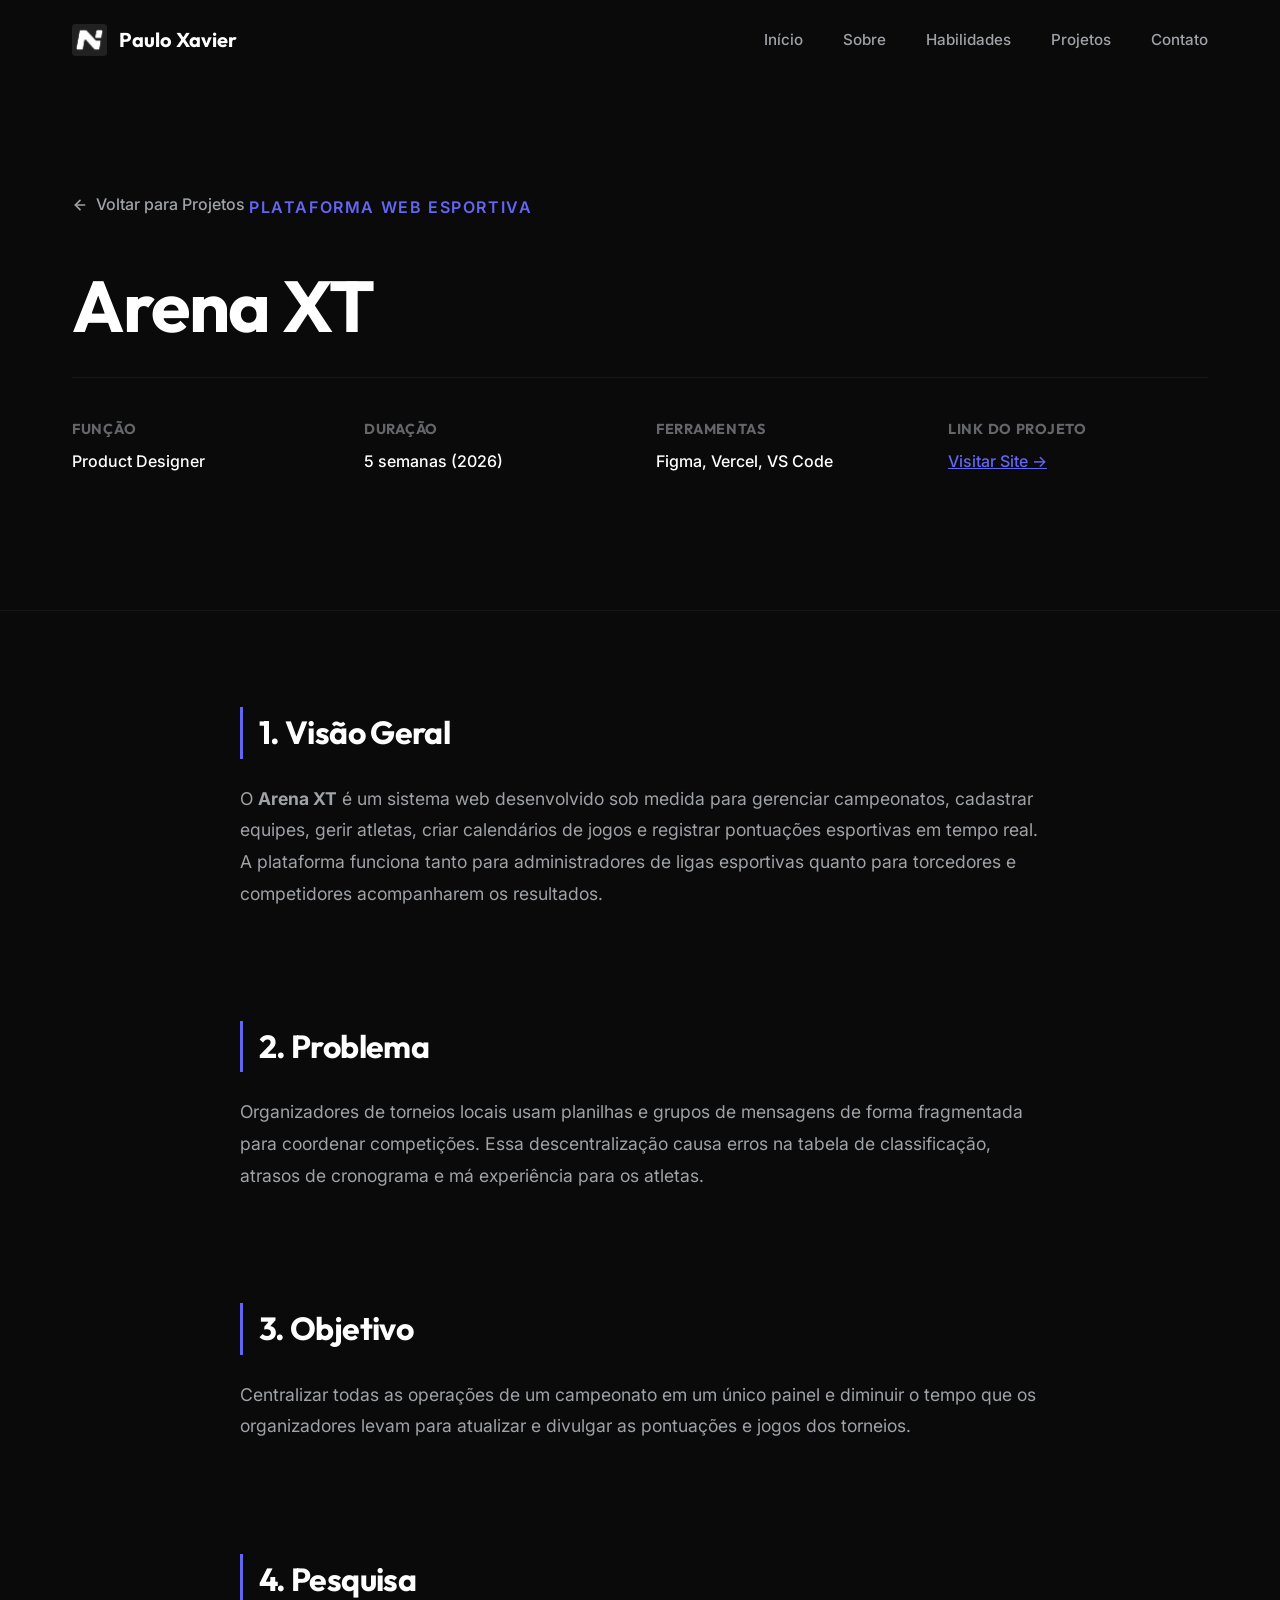
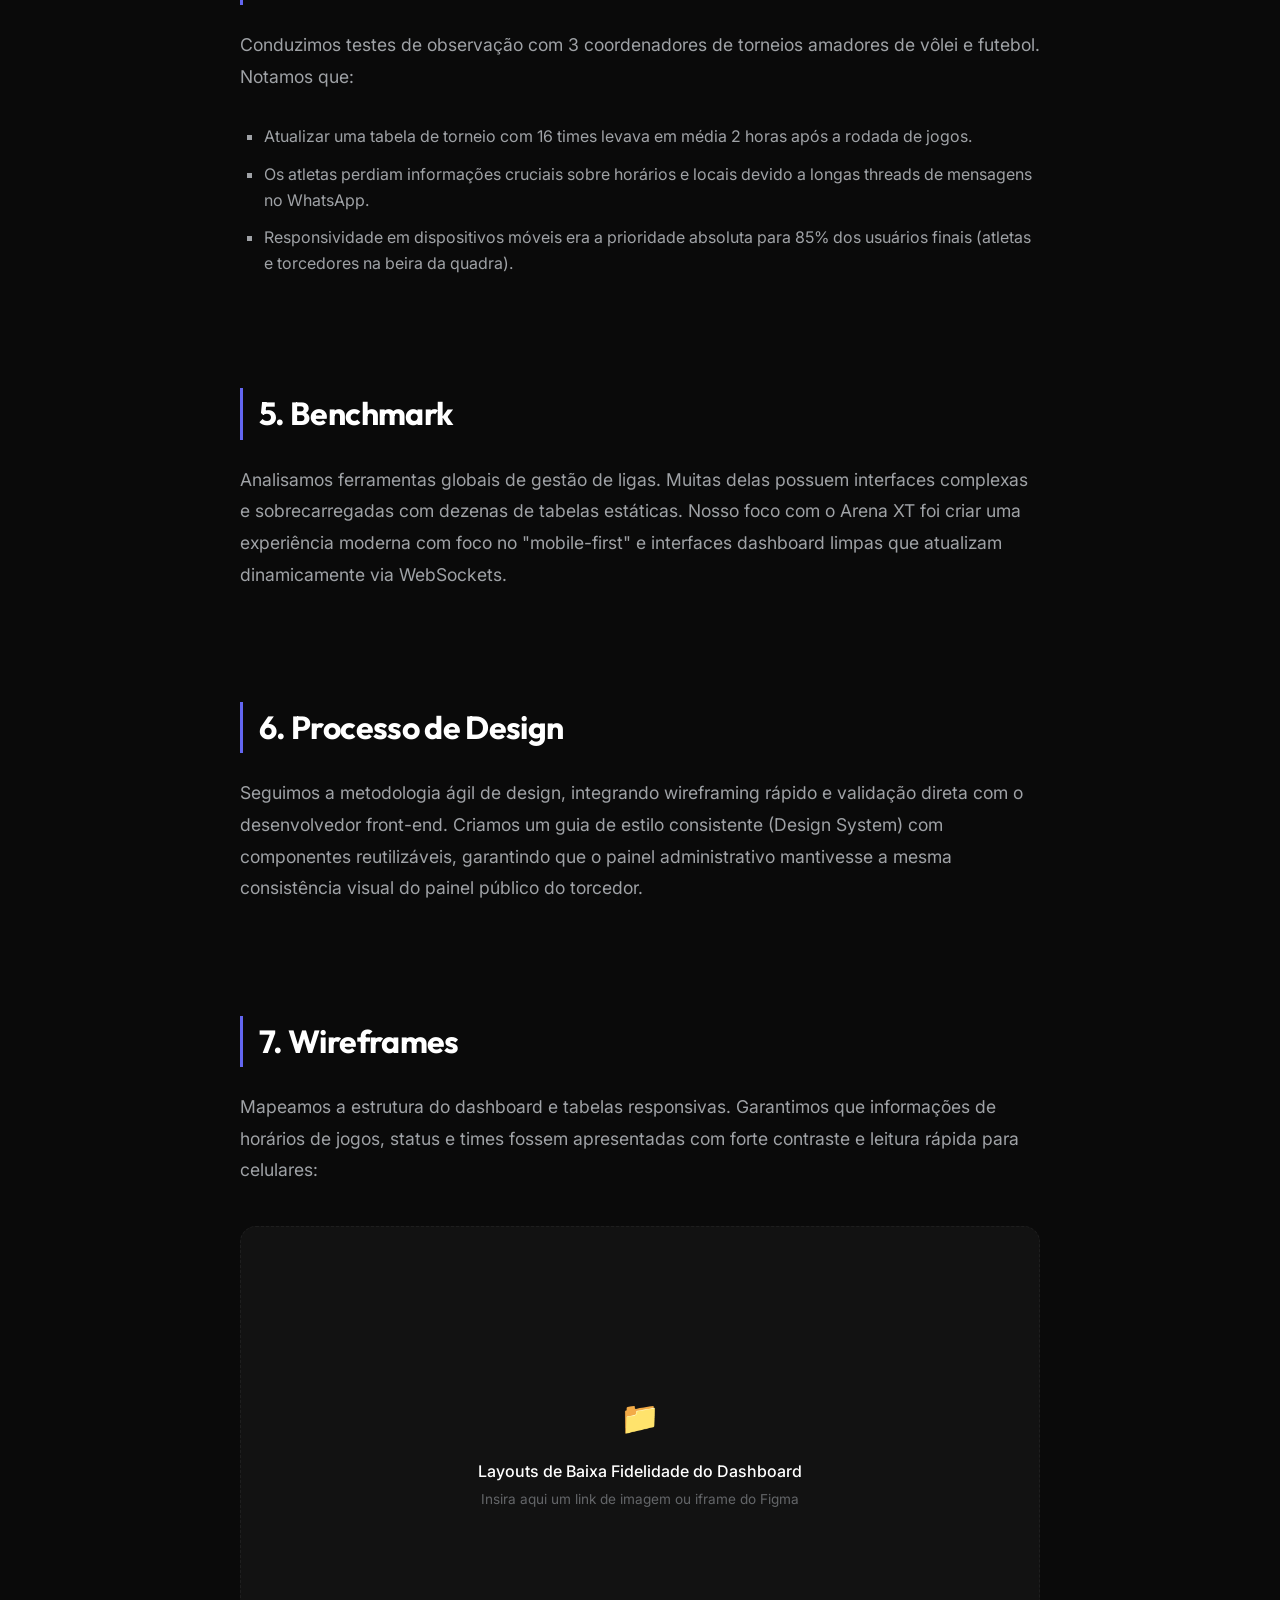
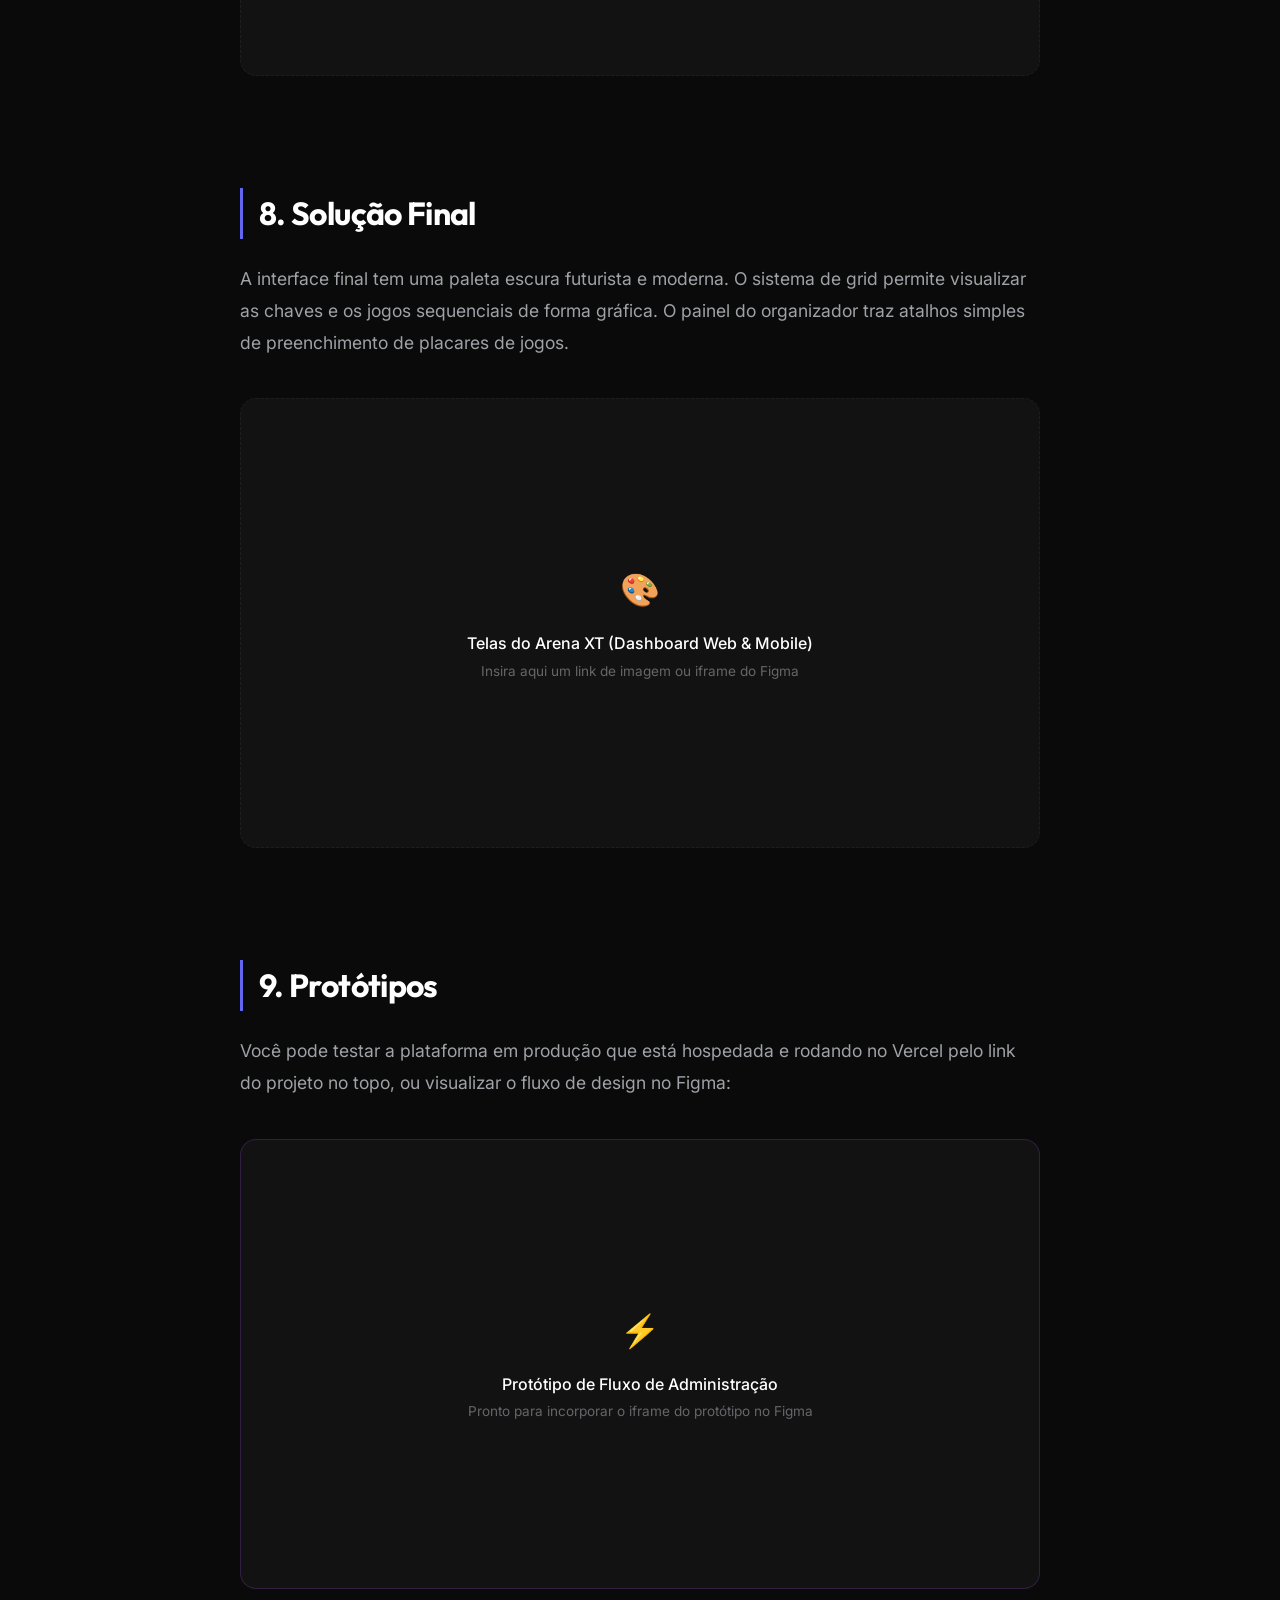
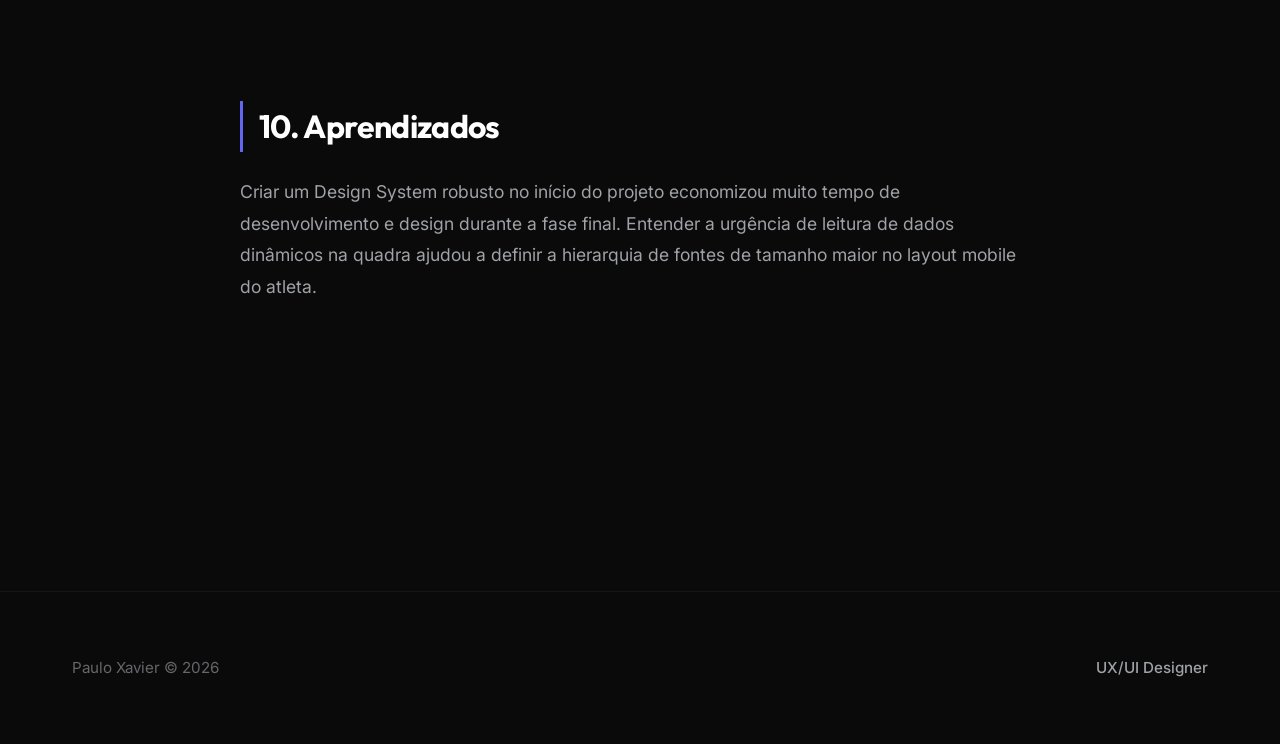
==== projects/arena-xt.html @ 89567aa6 "Create premium UX/UI Portfolio for Paulo Xavier" ====
<!DOCTYPE html>
<html lang="pt-BR">
<head>
    <meta charset="UTF-8">
    <meta name="viewport" content="width=device-width, initial-scale=1.0">
    <meta name="description" content="Case Study: Arena XT - Plataforma Web Esportiva por Paulo Xavier.">
    <title>Arena XT | UX/UI Case Study | Paulo Xavier</title>
    
    <!-- Link to global style sheet -->
    <link rel="stylesheet" href="../style.css">
</head>
<body>

    <!-- STICKY HEADER / NAV -->
    <header class="header scrolled" id="header">
        <div class="container header-container">
            <a href="../index.html" class="logo-link">
                <img src="../Logo.png" alt="Paulo Xavier Logo" class="logo-img">
                <span>Paulo Xavier</span>
            </a>
            <nav class="nav">
                <ul class="nav-list">
                    <li><a href="../index.html#home" class="nav-link">Início</a></li>
                    <li><a href="../index.html#sobre" class="nav-link">Sobre</a></li>
                    <li><a href="../index.html#habilidades" class="nav-link">Habilidades</a></li>
                    <li><a href="../index.html#projetos" class="nav-link">Projetos</a></li>
                    <li><a href="../index.html#contato" class="nav-link">Contato</a></li>
                </ul>
            </nav>
        </div>
    </header>

    <main>
        
        <!-- CASE HERO -->
        <section class="case-hero">
            <div class="container">
                <a href="../index.html#projetos" class="back-link">
                    <svg width="16" height="16" viewBox="0 0 24 24" fill="none" stroke="currentColor" stroke-width="2.5" stroke-linecap="round" stroke-linejoin="round"><line x1="19" y1="12" x2="5" y2="12"></line><polyline points="12 19 5 12 12 5"></polyline></svg>
                    Voltar para Projetos
                </a>
                
                <span class="case-category">Plataforma Web Esportiva</span>
                <h1 class="case-title">Arena XT</h1>
                
                <div class="case-meta">
                    <div class="meta-item">
                        <h4>Função</h4>
                        <p>Product Designer</p>
                    </div>
                    <div class="meta-item">
                        <h4>Duração</h4>
                        <p>5 semanas (2026)</p>
                    </div>
                    <div class="meta-item">
                        <h4>Ferramentas</h4>
                        <p>Figma, Vercel, VS Code</p>
                    </div>
                    <div class="meta-item">
                        <h4>Link do Projeto</h4>
                        <p><a href="https://futev-lei.vercel.app/" target="_blank" rel="noopener noreferrer" style="text-decoration: underline; color: var(--accent-color);">Visitar Site &rarr;</a></p>
                    </div>
                </div>
            </div>
        </section>

        <!-- CASE CONTENT -->
        <section class="case-body" style="padding-top: 0;">
            <div class="container">
                <div class="case-content-wrapper">
                    
                    <!-- 1. Visão Geral -->
                    <div class="case-section reveal">
                        <h2 class="case-section-title">1. Visão Geral</h2>
                        <p class="case-text">
                            O <strong>Arena XT</strong> é um sistema web desenvolvido sob medida para gerenciar campeonatos, cadastrar equipes, gerir atletas, criar calendários de jogos e registrar pontuações esportivas em tempo real. A plataforma funciona tanto para administradores de ligas esportivas quanto para torcedores e competidores acompanharem os resultados.
                        </p>
                    </div>

                    <!-- 2. Problema -->
                    <div class="case-section reveal">
                        <h2 class="case-section-title">2. Problema</h2>
                        <p class="case-text">
                            Organizadores de torneios locais usam planilhas e grupos de mensagens de forma fragmentada para coordenar competições. Essa descentralização causa erros na tabela de classificação, atrasos de cronograma e má experiência para os atletas.
                        </p>
                    </div>

                    <!-- 3. Objetivo -->
                    <div class="case-section reveal">
                        <h2 class="case-section-title">3. Objetivo</h2>
                        <p class="case-text">
                            Centralizar todas as operações de um campeonato em um único painel e diminuir o tempo que os organizadores levam para atualizar e divulgar as pontuações e jogos dos torneios.
                        </p>
                    </div>

                    <!-- 4. Pesquisa -->
                    <div class="case-section reveal">
                        <h2 class="case-section-title">4. Pesquisa</h2>
                        <p class="case-text">
                            Conduzimos testes de observação com 3 coordenadores de torneios amadores de vôlei e futebol. Notamos que:
                        </p>
                        <ul class="case-list">
                            <li>Atualizar uma tabela de torneio com 16 times levava em média 2 horas após a rodada de jogos.</li>
                            <li>Os atletas perdiam informações cruciais sobre horários e locais devido a longas threads de mensagens no WhatsApp.</li>
                            <li>Responsividade em dispositivos móveis era a prioridade absoluta para 85% dos usuários finais (atletas e torcedores na beira da quadra).</li>
                        </ul>
                    </div>

                    <!-- 5. Benchmark -->
                    <div class="case-section reveal">
                        <h2 class="case-section-title">5. Benchmark</h2>
                        <p class="case-text">
                            Analisamos ferramentas globais de gestão de ligas. Muitas delas possuem interfaces complexas e sobrecarregadas com dezenas de tabelas estáticas. Nosso foco com o Arena XT foi criar uma experiência moderna com foco no "mobile-first" e interfaces dashboard limpas que atualizam dinamicamente via WebSockets.
                        </p>
                    </div>

                    <!-- 6. Processo de Design -->
                    <div class="case-section reveal">
                        <h2 class="case-section-title">6. Processo de Design</h2>
                        <p class="case-text">
                            Seguimos a metodologia ágil de design, integrando wireframing rápido e validação direta com o desenvolvedor front-end. Criamos um guia de estilo consistente (Design System) com componentes reutilizáveis, garantindo que o painel administrativo mantivesse a mesma consistência visual do painel público do torcedor.
                        </p>
                    </div>

                    <!-- 7. Wireframes -->
                    <div class="case-section reveal">
                        <h2 class="case-section-title">7. Wireframes</h2>
                        <p class="case-text">
                            Mapeamos a estrutura do dashboard e tabelas responsivas. Garantimos que informações de horários de jogos, status e times fossem apresentadas com forte contraste e leitura rápida para celulares:
                        </p>
                        
                        <!-- Figma/Image Embed Placeholder -->
                        <div class="case-embed-placeholder">
                            <span class="embed-icon">📁</span>
                            <span class="embed-label">Layouts de Baixa Fidelidade do Dashboard</span>
                            <span class="embed-sub">Insira aqui um link de imagem ou iframe do Figma</span>
                        </div>
                    </div>

                    <!-- 8. Solução Final -->
                    <div class="case-section reveal">
                        <h2 class="case-section-title">8. Solução Final</h2>
                        <p class="case-text">
                            A interface final tem uma paleta escura futurista e moderna. O sistema de grid permite visualizar as chaves e os jogos sequenciais de forma gráfica. O painel do organizador traz atalhos simples de preenchimento de placares de jogos.
                        </p>
                        
                        <!-- Figma/Image Embed Placeholder -->
                        <div class="case-embed-placeholder">
                            <span class="embed-icon">🎨</span>
                            <span class="embed-label">Telas do Arena XT (Dashboard Web & Mobile)</span>
                            <span class="embed-sub">Insira aqui um link de imagem ou iframe do Figma</span>
                        </div>
                    </div>

                    <!-- 9. Protótipos -->
                    <div class="case-section reveal">
                        <h2 class="case-section-title">9. Protótipos</h2>
                        <p class="case-text">
                            Você pode testar a plataforma em produção que está hospedada e rodando no Vercel pelo link do projeto no topo, ou visualizar o fluxo de design no Figma:
                        </p>
                        
                        <!-- Figma Live Iframe placeholder -->
                        <div class="case-embed-placeholder" style="border-style: solid; border-color: rgba(168, 85, 247, 0.2);">
                            <span class="embed-icon">⚡</span>
                            <span class="embed-label">Protótipo de Fluxo de Administração</span>
                            <span class="embed-sub">Pronto para incorporar o iframe do protótipo no Figma</span>
                        </div>
                    </div>

                    <!-- 10. Aprendizados -->
                    <div class="case-section reveal">
                        <h2 class="case-section-title">10. Aprendizados</h2>
                        <p class="case-text">
                            Criar um Design System robusto no início do projeto economizou muito tempo de desenvolvimento e design durante a fase final. Entender a urgência de leitura de dados dinâmicos na quadra ajudou a definir a hierarquia de fontes de tamanho maior no layout mobile do atleta.
                        </p>
                    </div>

                </div>
            </div>
        </section>

    </main>

    <!-- FOOTER -->
    <footer class="footer">
        <div class="container footer-container">
            <div class="footer-text">
                Paulo Xavier &copy; 2026
            </div>
            <div class="footer-designer">
                UX/UI Designer
            </div>
        </div>
    </footer>

    <!-- Scripts -->
    <script src="../main.js"></script>
</body>
</html>
---- style.css ----
@import url('https://fonts.googleapis.com/css2?family=Inter:wght@300;400;500;600&family=Outfit:wght@400;500;600;700;800&display=swap');

/* --- DESIGN SYSTEM TOKENS --- */
:root {
    --bg-color: #0A0A0A;
    --surface-color: #121212;
    --surface-hover: #161616;
    
    /* Borders */
    --border-color: rgba(255, 255, 255, 0.05);
    --border-hover: rgba(255, 255, 255, 0.12);
    --border-active: rgba(99, 102, 241, 0.3);
    
    /* Typography */
    --text-primary: #FFFFFF;
    --text-secondary: #9FA2A6;
    --text-muted: #646669;
    --font-heading: 'Outfit', sans-serif;
    --font-body: 'Inter', sans-serif;
    
    /* Accents */
    --accent-color: #6366F1;
    --accent-color-rgb: 99, 102, 241;
    --accent-gradient: linear-gradient(135deg, #6366F1 0%, #A855F7 100%);
    --accent-glow: 0 0 30px rgba(99, 102, 241, 0.15);
    
    /* Transitions & Shadows */
    --transition-smooth: all 0.4s cubic-bezier(0.16, 1, 0.3, 1);
    --transition-quick: all 0.2s cubic-bezier(0.16, 1, 0.3, 1);
    --card-shadow: 0 10px 30px -15px rgba(0, 0, 0, 0.7);
    --card-shadow-hover: 0 20px 40px -20px rgba(99, 102, 241, 0.15);
}

/* --- RESET & BASIC STYLES --- */
* {
    margin: 0;
    padding: 0;
    box-sizing: border-box;
}

html {
    scroll-behavior: smooth;
    background-color: var(--bg-color);
}

body {
    background-color: var(--bg-color);
    color: var(--text-secondary);
    font-family: var(--font-body);
    line-height: 1.6;
    overflow-x: hidden;
    -webkit-font-smoothing: antialiased;
}

h1, h2, h3, h4, h5, h6 {
    color: var(--text-primary);
    font-family: var(--font-heading);
    font-weight: 700;
    letter-spacing: -0.02em;
}

a {
    color: inherit;
    text-decoration: none;
    transition: var(--transition-quick);
}

ul {
    list-style: none;
}

img {
    max-width: 100%;
    height: auto;
    display: block;
}

/* --- LAYOUT UTILITIES --- */
.container {
    width: 100%;
    max-width: 1200px;
    margin: 0 auto;
    padding: 0 2rem;
}

section {
    padding: 10rem 0;
}

/* --- NAVIGATION BAR --- */
.header {
    position: fixed;
    top: 0;
    left: 0;
    width: 100%;
    z-index: 100;
    border-bottom: 1px solid transparent;
    transition: var(--transition-smooth);
}

.header.scrolled {
    background: rgba(10, 10, 10, 0.75);
    backdrop-filter: blur(16px);
    -webkit-backdrop-filter: blur(16px);
    border-bottom: 1px solid var(--border-color);
}

.header-container {
    display: flex;
    justify-content: space-between;
    align-items: center;
    height: 5rem;
}

.logo-link {
    display: flex;
    align-items: center;
    gap: 0.75rem;
    font-family: var(--font-heading);
    font-size: 1.25rem;
    font-weight: 700;
    color: var(--text-primary);
}

.logo-img {
    height: 2rem;
    width: auto;
}

.nav-list {
    display: flex;
    gap: 2.5rem;
}

.nav-link {
    font-size: 0.95rem;
    font-weight: 500;
    color: var(--text-secondary);
    position: relative;
    padding: 0.5rem 0;
}

.nav-link:hover {
    color: var(--text-primary);
}

.nav-link::after {
    content: '';
    position: absolute;
    bottom: 0;
    left: 0;
    width: 0;
    height: 2px;
    background: var(--accent-gradient);
    transition: var(--transition-smooth);
}

.nav-link:hover::after {
    width: 100%;
}

.mobile-menu-toggle {
    display: none;
    background: none;
    border: none;
    cursor: pointer;
    padding: 0.5rem;
}

.mobile-menu-toggle span {
    display: block;
    width: 24px;
    height: 2px;
    background: var(--text-primary);
    margin: 5px 0;
    transition: var(--transition-quick);
}

/* --- HERO SECTION --- */
.hero-container {
    display: grid;
    grid-template-columns: 1.2fr 0.8fr;
    align-items: center;
    gap: 4rem;
    min-height: 100vh;
    padding-top: 8rem;
    padding-bottom: 6rem;
}

.hero-content {
    display: flex;
    flex-direction: inline;
    flex-wrap: wrap;
    align-content: center;
}

.hero-subtitle {
    font-size: 1.25rem;
    font-weight: 500;
    color: var(--accent-color);
    letter-spacing: 0.1em;
    text-transform: uppercase;
    margin-bottom: 1rem;
    background: var(--accent-gradient);
    -webkit-background-clip: text;
    -webkit-text-fill-color: transparent;
}

.hero-title {
    font-size: clamp(3rem, 7vw, 5rem);
    line-height: 1.1;
    margin-bottom: 1.5rem;
    font-weight: 800;
    color: var(--text-primary);
}

.hero-description {
    font-size: clamp(1.1rem, 2vw, 1.35rem);
    color: var(--text-secondary);
    max-width: 540px;
    margin-bottom: 2.5rem;
    font-weight: 400;
}

.hero-actions {
    display: flex;
    gap: 1.5rem;
}

/* BUTTONS */
.btn {
    display: inline-flex;
    align-items: center;
    justify-content: center;
    padding: 0.9rem 2rem;
    font-family: var(--font-heading);
    font-size: 1rem;
    font-weight: 600;
    border-radius: 12px;
    transition: var(--transition-smooth);
    cursor: pointer;
}

.btn-primary {
    background: var(--text-primary);
    color: var(--bg-color);
    border: 1px solid var(--text-primary);
}

.btn-primary:hover {
    background: transparent;
    color: var(--text-primary);
    box-shadow: 0 0 20px rgba(255, 255, 255, 0.1);
}

.btn-secondary {
    background: transparent;
    color: var(--text-primary);
    border: 1px solid var(--border-color);
}

.btn-secondary:hover {
    border-color: var(--text-primary);
    background: rgba(255, 255, 255, 0.02);
}

/* PROFILE IMAGE AREA */
.hero-image-wrapper {
    position: relative;
    display: flex;
    justify-content: center;
    align-items: center;
}

.profile-glow {
    position: absolute;
    width: 110%;
    height: 110%;
    border-radius: 50%;
    background: var(--accent-gradient);
    filter: blur(40px);
    opacity: 0.15;
    z-index: 0;
    animation: rotateGlow 15s linear infinite;
}

.profile-frame {
    position: relative;
    width: 320px;
    height: 320px;
    border-radius: 50%;
    padding: 3px;
    background: var(--border-color);
    transition: var(--transition-smooth);
    z-index: 1;
}

.profile-frame:hover {
    background: var(--accent-gradient);
    transform: scale(1.02);
    box-shadow: var(--accent-glow);
}

.profile-image {
    width: 100%;
    height: 100%;
    object-fit: cover;
    border-radius: 50%;
    background-color: var(--surface-color);
}

/* --- SOBRE MIM --- */
.about-grid {
    display: grid;
    grid-template-columns: 0.6fr 1.4fr;
    gap: 4rem;
}

.section-label {
    font-size: 1.1rem;
    font-weight: 500;
    color: var(--text-primary);
    text-transform: uppercase;
    letter-spacing: 0.05em;
    position: relative;
}

.about-text {
    font-size: clamp(1.2rem, 3vw, 1.8rem);
    line-height: 1.5;
    color: var(--text-primary);
    font-weight: 400;
}

/* --- HABILIDADES --- */
.section-header {
    margin-bottom: 4rem;
    text-align: left;
}

.section-title {
    font-size: clamp(2rem, 4vw, 3rem);
    font-weight: 700;
}

.skills-grid {
    display: grid;
    grid-template-columns: repeat(4, 1fr);
    gap: 1.5rem;
}

.skill-card {
    background: var(--surface-color);
    border: 1px solid var(--border-color);
    padding: 2.5rem 2rem;
    border-radius: 16px;
    box-shadow: var(--card-shadow);
    transition: var(--transition-smooth);
    position: relative;
    overflow: hidden;
}

.skill-card::before {
    content: '';
    position: absolute;
    top: 0;
    left: 0;
    width: 100%;
    height: 100%;
    background: radial-gradient(800px circle at var(--mouse-x, 0) var(--mouse-y, 0), rgba(255,255,255,0.06), transparent 40%);
    opacity: 0;
    transition: opacity 0.5s;
    pointer-events: none;
    z-index: 1;
}

.skill-card:hover::before {
    opacity: 1;
}

.skill-card:hover {
    transform: translateY(-4px);
    border-color: var(--border-hover);
    background: var(--surface-hover);
    box-shadow: var(--card-shadow-hover);
}

.skill-title {
    font-size: 1.25rem;
    font-weight: 600;
    margin-bottom: 0.75rem;
}

/* --- PROJETOS SELECIONADOS --- */
.projects-list {
    display: flex;
    flex-direction: column;
    gap: 4rem;
}

.project-card {
    display: grid;
    grid-template-columns: 1fr 1fr;
    background: var(--surface-color);
    border: 1px solid var(--border-color);
    border-radius: 24px;
    overflow: hidden;
    transition: var(--transition-smooth);
    box-shadow: var(--card-shadow);
}

.project-card:hover {
    border-color: var(--border-hover);
    background: var(--surface-hover);
    transform: translateY(-4px);
    box-shadow: var(--card-shadow-hover);
}

.project-info {
    padding: 4.5rem;
    display: flex;
    flex-direction: column;
    justify-content: center;
}

.project-category {
    font-size: 0.9rem;
    font-weight: 600;
    text-transform: uppercase;
    letter-spacing: 0.1em;
    color: var(--accent-color);
    margin-bottom: 1rem;
}

.project-name {
    font-size: clamp(2rem, 3.5vw, 2.75rem);
    margin-bottom: 1.25rem;
}

.project-desc {
    color: var(--text-secondary);
    margin-bottom: 2rem;
    font-size: 1.05rem;
    line-height: 1.6;
}

.project-techs {
    display: flex;
    flex-wrap: wrap;
    gap: 0.75rem;
    margin-bottom: 2.5rem;
}

.tech-tag {
    background: rgba(255, 255, 255, 0.04);
    border: 1px solid var(--border-color);
    color: var(--text-primary);
    padding: 0.4rem 1rem;
    border-radius: 20px;
    font-size: 0.85rem;
    font-weight: 500;
}

.project-card:hover .tech-tag {
    border-color: var(--border-hover);
}

/* Visual Side of the Project Card */
.project-visual {
    background: linear-gradient(135deg, rgba(255,255,255,0.01) 0%, rgba(255,255,255,0.03) 100%);
    display: flex;
    justify-content: center;
    align-items: center;
    position: relative;
    overflow: hidden;
    border-left: 1px solid var(--border-color);
}

.project-card:hover .project-visual {
    border-left-color: var(--border-hover);
}

/* Visual indicators per project */
.venobank-bg {
    background: radial-gradient(circle at 80% 20%, rgba(99, 102, 241, 0.15) 0%, transparent 60%);
}
.arena-bg {
    background: radial-gradient(circle at 80% 20%, rgba(168, 85, 247, 0.15) 0%, transparent 60%);
}
.nexus-bg {
    background: radial-gradient(circle at 80% 20%, rgba(59, 130, 246, 0.15) 0%, transparent 60%);
}

.mockup-container {
    width: 80%;
    height: 70%;
    background: rgba(255, 255, 255, 0.02);
    border: 1px solid rgba(255, 255, 255, 0.05);
    border-radius: 16px 16px 0 0;
    transform: translateY(15%) scale(1);
    transition: var(--transition-smooth);
    display: flex;
    justify-content: center;
    align-items: center;
    box-shadow: 0 -10px 40px rgba(0,0,0,0.5);
}

.project-card:hover .mockup-container {
    transform: translateY(8%) scale(1.04);
    background: rgba(255, 255, 255, 0.04);
    border-color: rgba(255, 255, 255, 0.1);
}

.mockup-inner {
    width: 90%;
    height: 90%;
    display: flex;
    flex-direction: column;
    justify-content: center;
    align-items: center;
}

.mockup-logo {
    font-family: var(--font-heading);
    font-size: 2rem;
    font-weight: 800;
    color: var(--text-primary);
    margin-bottom: 0.5rem;
    text-shadow: 0 0 10px rgba(255,255,255,0.1);
}

.mockup-text {
    font-size: 0.9rem;
    color: var(--text-muted);
}

/* --- CASE STUDY DETAIL PAGES --- */
.case-hero {
    padding-top: 12rem;
    padding-bottom: 6rem;
    border-bottom: 1px solid var(--border-color);
}

.back-link {
    display: inline-flex;
    align-items: center;
    gap: 0.5rem;
    font-weight: 500;
    color: var(--text-secondary);
    margin-bottom: 3rem;
}

.back-link:hover {
    color: var(--text-primary);
    transform: translateX(-4px);
}

.case-category {
    font-size: 1rem;
    font-weight: 600;
    text-transform: uppercase;
    letter-spacing: 0.1em;
    color: var(--accent-color);
    margin-bottom: 1.5rem;
}

.case-title {
    font-size: clamp(3rem, 6vw, 4.5rem);
    line-height: 1.1;
    margin-bottom: 2rem;
}

.case-meta {
    display: grid;
    grid-template-columns: repeat(4, 1fr);
    gap: 2rem;
    padding: 2.5rem 0;
    border-top: 1px solid var(--border-color);
}

.meta-item h4 {
    font-size: 0.9rem;
    text-transform: uppercase;
    letter-spacing: 0.05em;
    color: var(--text-muted);
    margin-bottom: 0.5rem;
}

.meta-item p {
    color: var(--text-primary);
    font-weight: 500;
}

/* Case study sections layout */
.case-content-wrapper {
    max-width: 800px;
    margin: 0 auto;
    padding: 6rem 0;
}

.case-section {
    margin-bottom: 7rem;
}

.case-section:last-child {
    margin-bottom: 0;
}

.case-section-title {
    font-size: 2rem;
    margin-bottom: 1.5rem;
    border-left: 3px solid var(--accent-color);
    padding-left: 1rem;
}

.case-text {
    font-size: 1.1rem;
    line-height: 1.8;
    color: var(--text-secondary);
    margin-bottom: 2rem;
}

.case-list {
    margin-left: 1.5rem;
    margin-bottom: 2rem;
}

.case-list li {
    list-style-type: square;
    margin-bottom: 0.75rem;
    color: var(--text-secondary);
}

.case-embed-placeholder {
    width: 100%;
    aspect-ratio: 16/9;
    background: var(--surface-color);
    border: 1px dashed var(--border-color);
    border-radius: 16px;
    display: flex;
    flex-direction: column;
    justify-content: center;
    align-items: center;
    margin-top: 2.5rem;
    transition: var(--transition-smooth);
}

.case-embed-placeholder:hover {
    border-color: var(--border-hover);
    background: var(--surface-hover);
}

.embed-icon {
    font-size: 2rem;
    color: var(--text-muted);
    margin-bottom: 1rem;
}

.embed-label {
    font-weight: 500;
    color: var(--text-primary);
    margin-bottom: 0.25rem;
}

.embed-sub {
    font-size: 0.85rem;
    color: var(--text-muted);
}

/* --- CONTATO SECTION --- */
.contact-container {
    text-align: center;
    max-width: 800px;
    margin: 0 auto;
    display: flex;
    flex-direction: column;
    align-items: center;
}

.contact-title {
    font-size: clamp(2.5rem, 6vw, 4.5rem);
    line-height: 1.1;
    margin-bottom: 2rem;
    color: var(--text-primary);
    font-weight: 800;
}

.contact-email {
    font-size: clamp(1.5rem, 3.5vw, 2.5rem);
    font-weight: 700;
    color: var(--text-primary);
    margin-bottom: 3rem;
    display: inline-block;
    background: var(--accent-gradient);
    -webkit-background-clip: text;
    -webkit-text-fill-color: transparent;
    transition: var(--transition-quick);
}

.contact-email:hover {
    opacity: 0.8;
    text-shadow: var(--accent-glow);
}

.social-links {
    display: flex;
    gap: 1.5rem;
}

.social-btn {
    display: inline-flex;
    align-items: center;
    justify-content: center;
    width: 3.5rem;
    height: 3.5rem;
    background: var(--surface-color);
    border: 1px solid var(--border-color);
    border-radius: 50%;
    color: var(--text-primary);
    font-size: 1.25rem;
    transition: var(--transition-smooth);
}

.social-btn:hover {
    border-color: var(--border-hover);
    background: var(--surface-hover);
    transform: translateY(-4px);
    color: var(--accent-color);
    box-shadow: var(--accent-glow);
}

/* --- FOOTER --- */
.footer {
    border-top: 1px solid var(--border-color);
    padding: 4rem 0;
}

.footer-container {
    display: flex;
    justify-content: space-between;
    align-items: center;
}

.footer-text {
    font-size: 0.95rem;
    color: var(--text-muted);
}

.footer-designer {
    font-size: 0.95rem;
    font-weight: 500;
    color: var(--text-secondary);
}

/* --- ANIMATIONS & INTERACTIVE STATES --- */
@keyframes rotateGlow {
    0% { transform: rotate(0deg); }
    100% { transform: rotate(360deg); }
}

/* Reveal on scroll styling */
.reveal {
    opacity: 0;
    transform: translateY(30px);
    transition: opacity 0.8s cubic-bezier(0.16, 1, 0.3, 1), transform 0.8s cubic-bezier(0.16, 1, 0.3, 1);
}

.reveal.visible {
    opacity: 1;
    transform: translateY(0);
}

/* Delay helpers for animations */
.delay-1 { transition-delay: 0.1s; }
.delay-2 { transition-delay: 0.2s; }
.delay-3 { transition-delay: 0.3s; }
.delay-4 { transition-delay: 0.4s; }

/* Responsive adjustments */
@media (max-width: 1024px) {
    section {
        padding: 7rem 0;
    }
    
    .hero-container {
        grid-template-columns: 1fr;
        gap: 3rem;
        text-align: center;
        min-height: auto;
        padding-top: 10rem;
    }
    
    .hero-content {
        justify-content: center;
    }
    
    .hero-description {
        margin-left: auto;
        margin-right: auto;
    }
    
    .hero-actions {
        justify-content: center;
    }
    
    .about-grid {
        grid-template-columns: 1fr;
        gap: 2rem;
    }
    
    .skills-grid {
        grid-template-columns: repeat(2, 1fr);
    }
    
    .project-card {
        grid-template-columns: 1fr;
    }
    
    .project-visual {
        height: 300px;
        border-left: none;
        border-top: 1px solid var(--border-color);
    }
    
    .project-info {
        padding: 3rem;
    }
    
    .case-meta {
        grid-template-columns: repeat(2, 1fr);
        gap: 1.5rem;
    }
}

@media (max-width: 768px) {
    .container {
        padding: 0 1.5rem;
    }
    
    .header-container {
        position: relative;
    }
    
    .nav-list {
        position: fixed;
        top: 5rem;
        left: 0;
        width: 100%;
        height: calc(100vh - 5rem);
        background: var(--bg-color);
        border-top: 1px solid var(--border-color);
        flex-direction: column;
        align-items: center;
        padding-top: 3rem;
        gap: 2.5rem;
        transform: translateY(-100%);
        opacity: 0;
        pointer-events: none;
        transition: var(--transition-smooth);
    }
    
    .nav-list.active {
        transform: translateY(0);
        opacity: 1;
        pointer-events: all;
    }
    
    .mobile-menu-toggle {
        display: block;
    }
    
    .mobile-menu-toggle.active span:nth-child(1) {
        transform: translateY(7px) rotate(45deg);
    }
    
    .mobile-menu-toggle.active span:nth-child(2) {
        opacity: 0;
    }
    
    .mobile-menu-toggle.active span:nth-child(3) {
        transform: translateY(-7px) rotate(-45deg);
    }
    
    .profile-frame {
        width: 260px;
        height: 260px;
    }
    
    .footer-container {
        flex-direction: column;
        gap: 1.5rem;
        text-align: center;
    }
}

@media (max-width: 480px) {
    .skills-grid {
        grid-template-columns: 1fr;
    }
    
    .hero-actions {
        flex-direction: column;
        width: 100%;
    }
    
    .btn {
        width: 100%;
    }
    
    .project-info {
        padding: 2rem 1.5rem;
    }
    
    .case-meta {
        grid-template-columns: 1fr;
    }
}
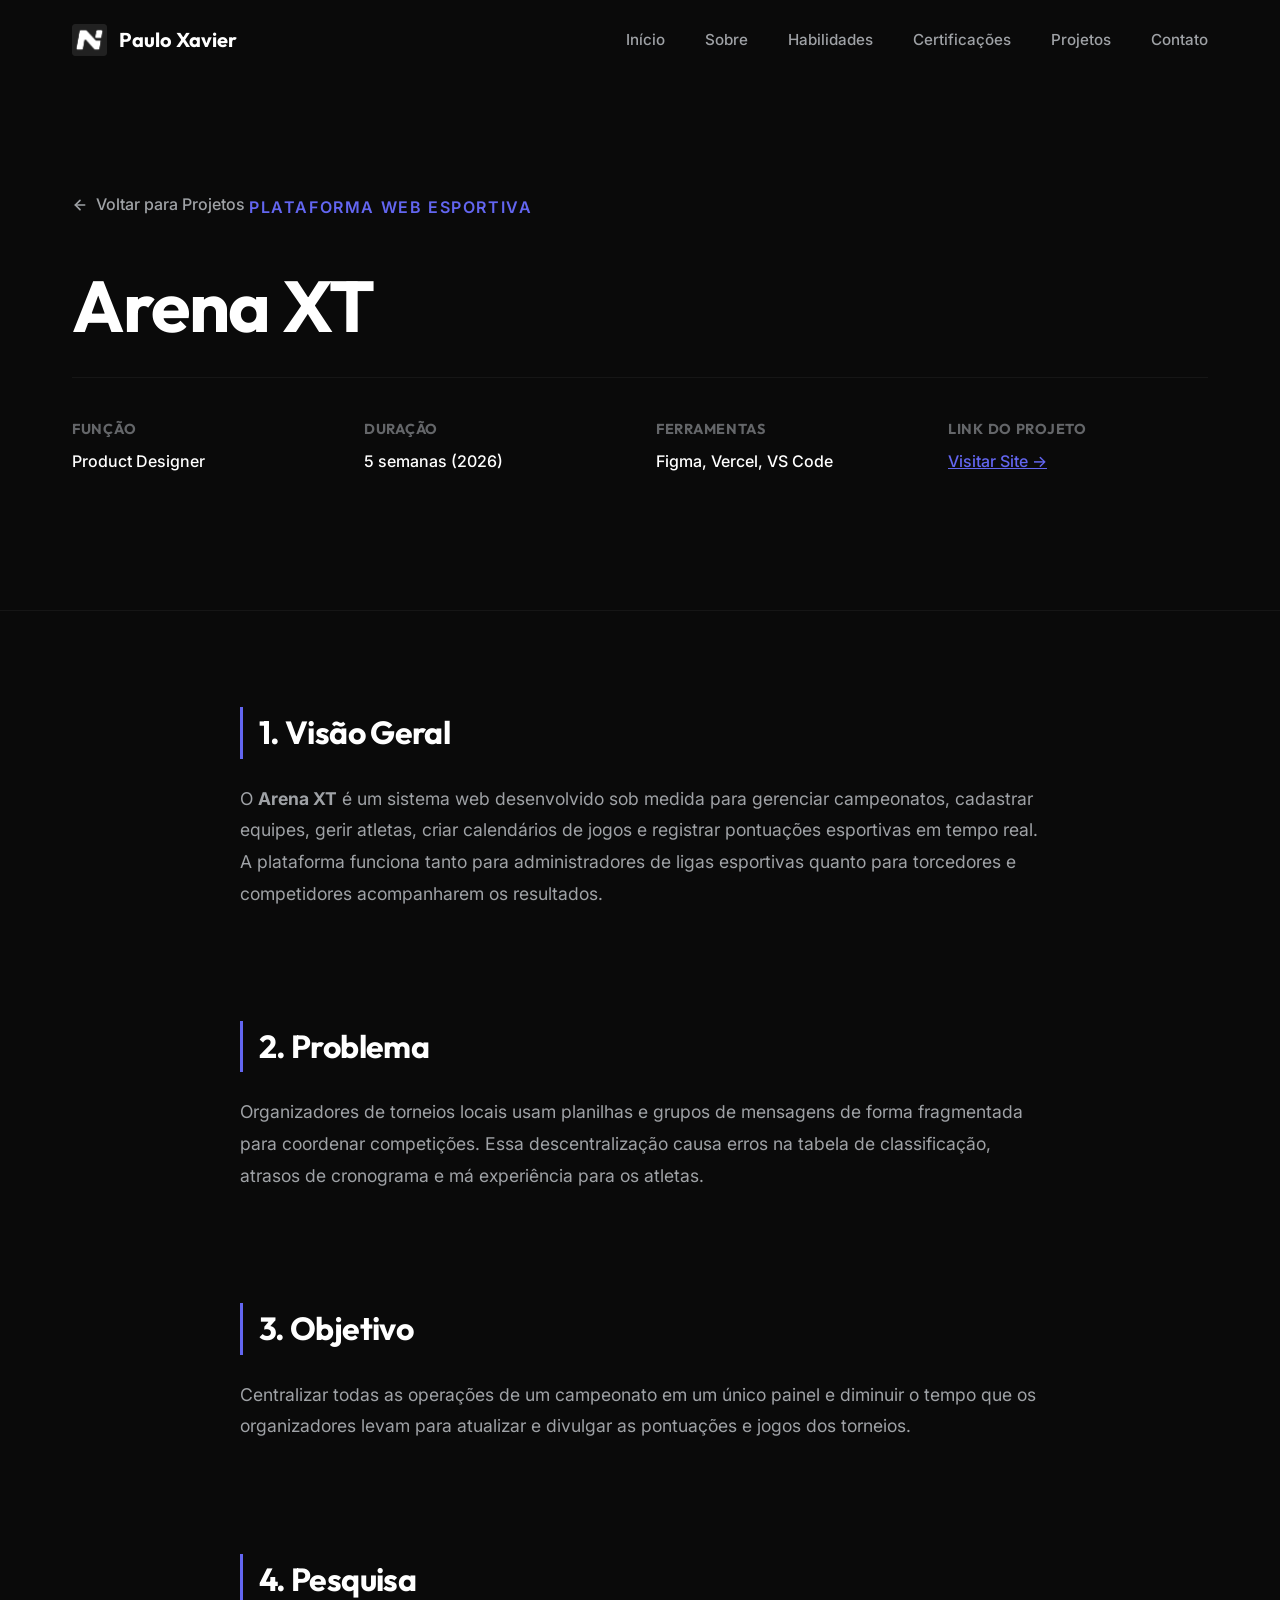
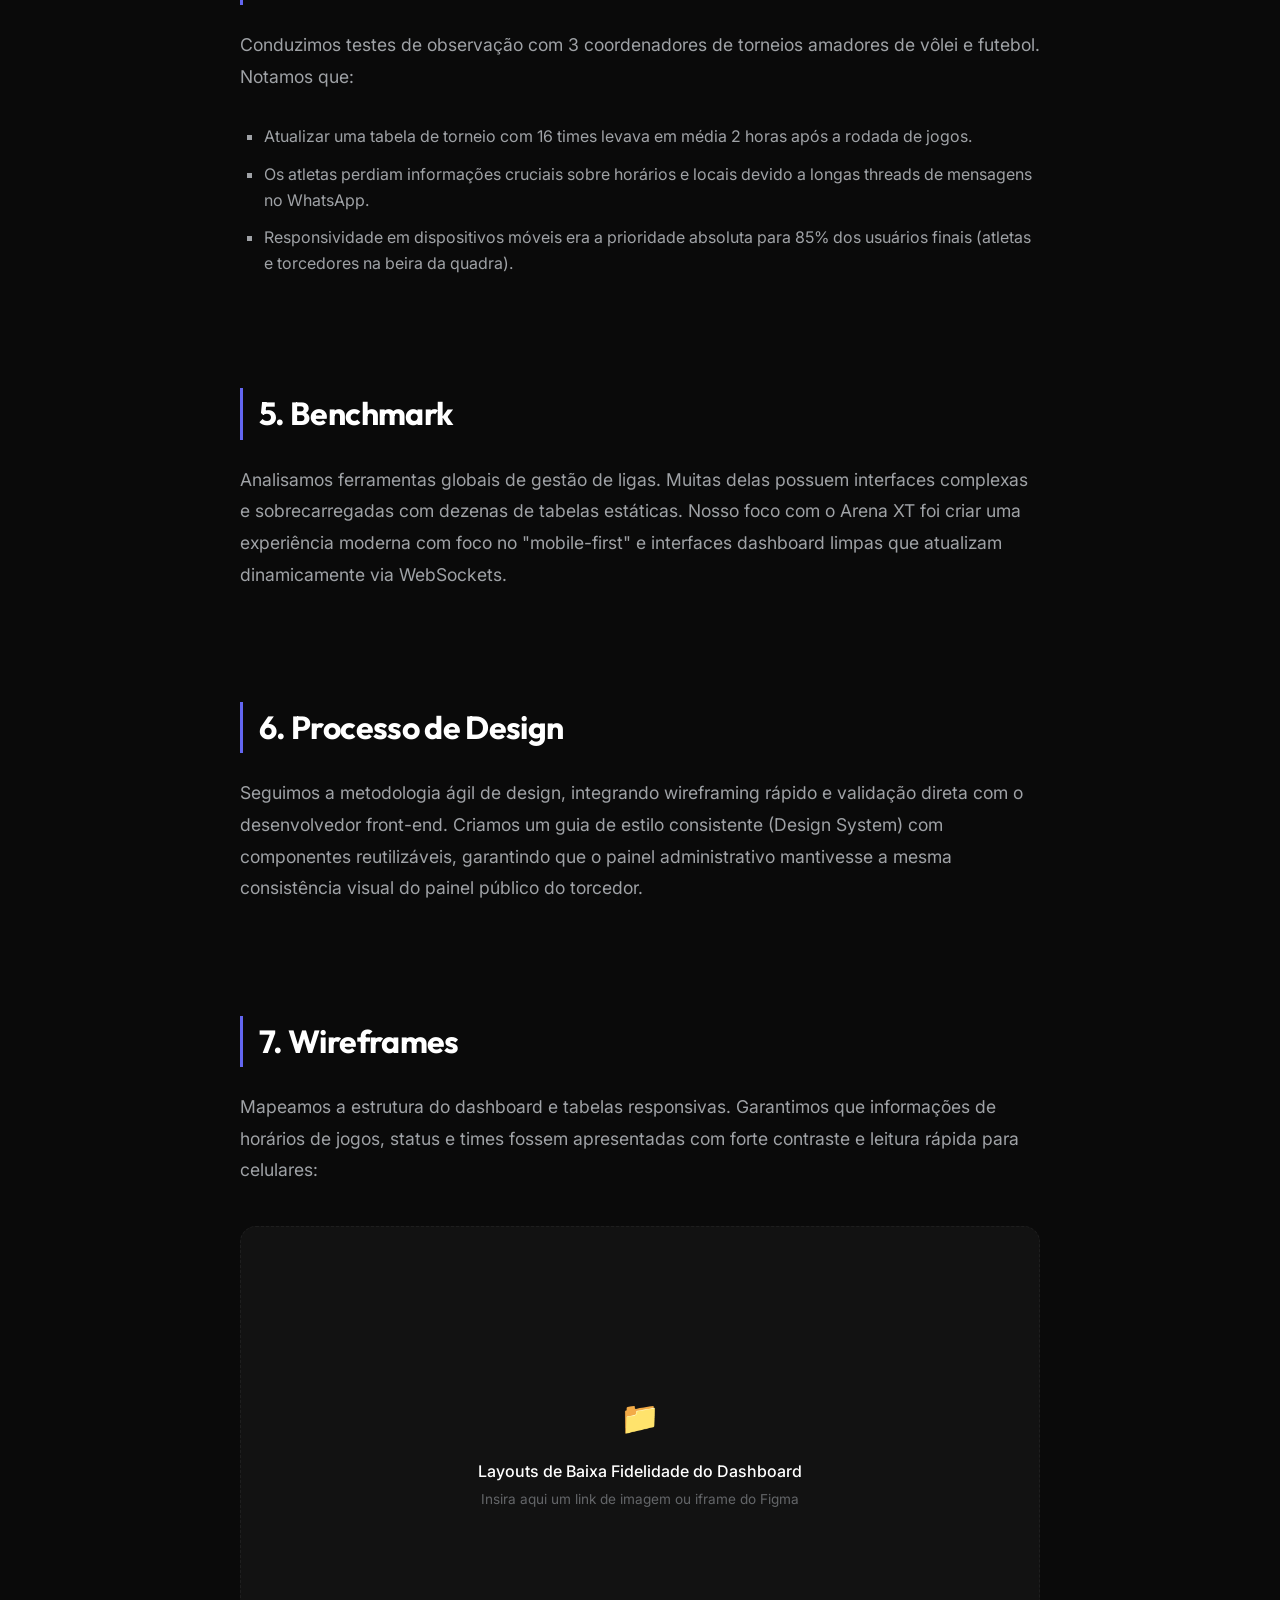
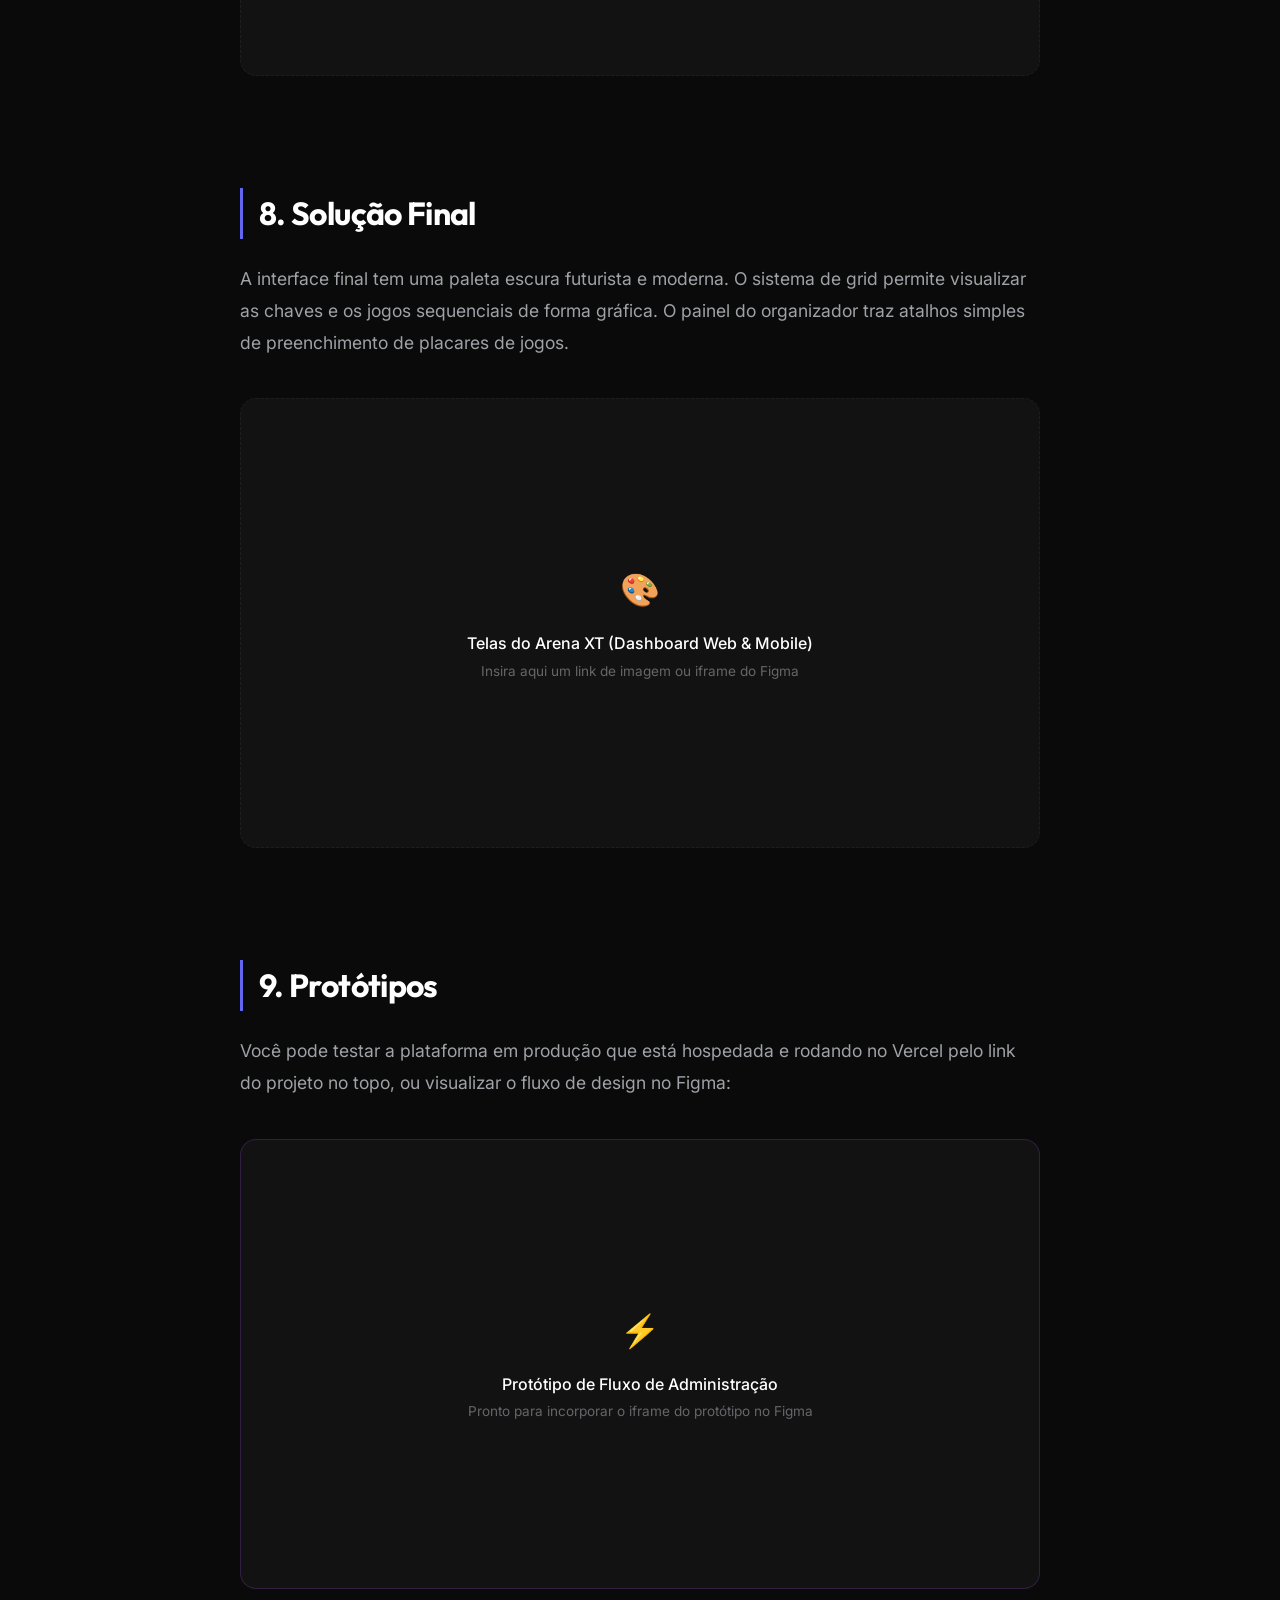
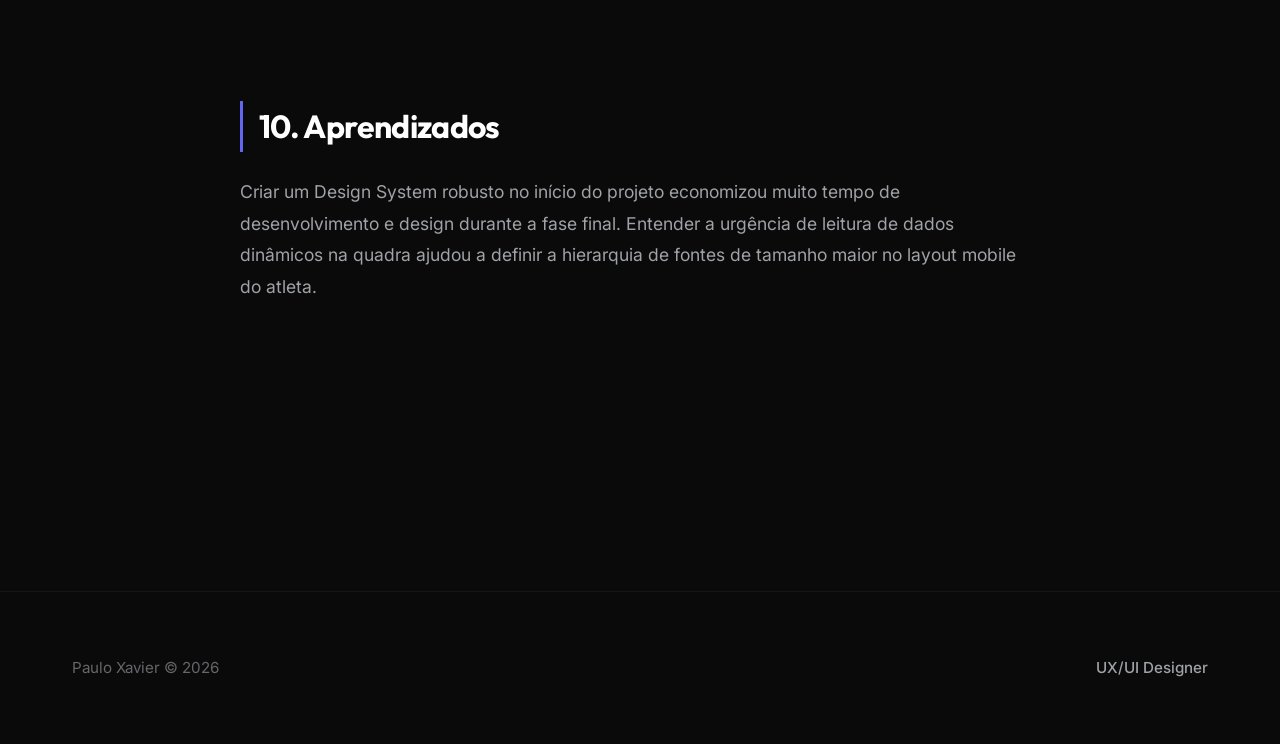
==== commit 3424e481: "Add Certifications section and navbar links" ====
--- a/projects/arena-xt.html
+++ b/projects/arena-xt.html
@@ -23,6 +23,7 @@
                     <li><a href="../index.html#home" class="nav-link">Início</a></li>
                     <li><a href="../index.html#sobre" class="nav-link">Sobre</a></li>
                     <li><a href="../index.html#habilidades" class="nav-link">Habilidades</a></li>
+                    <li><a href="../index.html#certificacoes" class="nav-link">Certificações</a></li>
                     <li><a href="../index.html#projetos" class="nav-link">Projetos</a></li>
                     <li><a href="../index.html#contato" class="nav-link">Contato</a></li>
                 </ul>
--- a/style.css
+++ b/style.css
@@ -915,3 +915,120 @@
         grid-template-columns: 1fr;
     }
 }
+
+/* --- CERTIFICAÇÕES --- */
+.certifications {
+    border-top: 1px solid var(--border-color);
+}
+
+.certifications-description {
+    font-size: clamp(1.1rem, 2vw, 1.25rem);
+    line-height: 1.7;
+    color: var(--text-secondary);
+    max-width: 900px;
+    margin-bottom: 4rem;
+}
+
+.certifications-grid {
+    display: grid;
+    grid-template-columns: repeat(2, 1fr);
+    gap: 2rem;
+}
+
+.certification-card {
+    display: flex;
+    gap: 1.5rem;
+    align-items: flex-start;
+    padding: 3rem 2.5rem !important;
+}
+
+.cert-icon {
+    font-size: 2.2rem;
+    line-height: 1;
+}
+
+.cert-info {
+    flex: 1;
+}
+
+.cert-title {
+    font-size: 1.4rem;
+    font-weight: 700;
+    color: var(--text-primary);
+    margin-bottom: 0.5rem;
+    line-height: 1.35;
+}
+
+.cert-meta {
+    display: flex;
+    flex-direction: column;
+    gap: 0.25rem;
+    margin-bottom: 1.5rem;
+}
+
+.cert-institution {
+    font-size: 0.95rem;
+    font-weight: 600;
+    color: var(--accent-color);
+}
+
+.cert-date-hours {
+    font-size: 0.85rem;
+    color: var(--text-muted);
+}
+
+.cert-desc {
+    font-size: 0.95rem;
+    line-height: 1.6;
+    color: var(--text-secondary);
+    margin-bottom: 1.75rem;
+}
+
+.cert-topics h4 {
+    font-size: 0.9rem;
+    font-weight: 600;
+    color: var(--text-primary);
+    margin-bottom: 0.75rem;
+    text-transform: uppercase;
+    letter-spacing: 0.05em;
+}
+
+.cert-topics ul {
+    list-style-type: none;
+    padding: 0;
+}
+
+.cert-topics li {
+    font-size: 0.9rem;
+    color: var(--text-secondary);
+    margin-bottom: 0.5rem;
+    position: relative;
+    padding-left: 1.25rem;
+}
+
+.cert-topics li::before {
+    content: "•";
+    color: var(--accent-color);
+    position: absolute;
+    left: 0;
+    font-weight: bold;
+}
+
+.certifications-outro {
+    font-size: 1.1rem;
+    line-height: 1.7;
+    color: var(--text-secondary);
+    max-width: 800px;
+    margin-top: 6rem;
+    text-align: center;
+    margin-left: auto;
+    margin-right: auto;
+    border-top: 1px solid var(--border-color);
+    padding-top: 3rem;
+}
+
+@media (max-width: 1024px) {
+    .certifications-grid {
+        grid-template-columns: 1fr;
+    }
+}
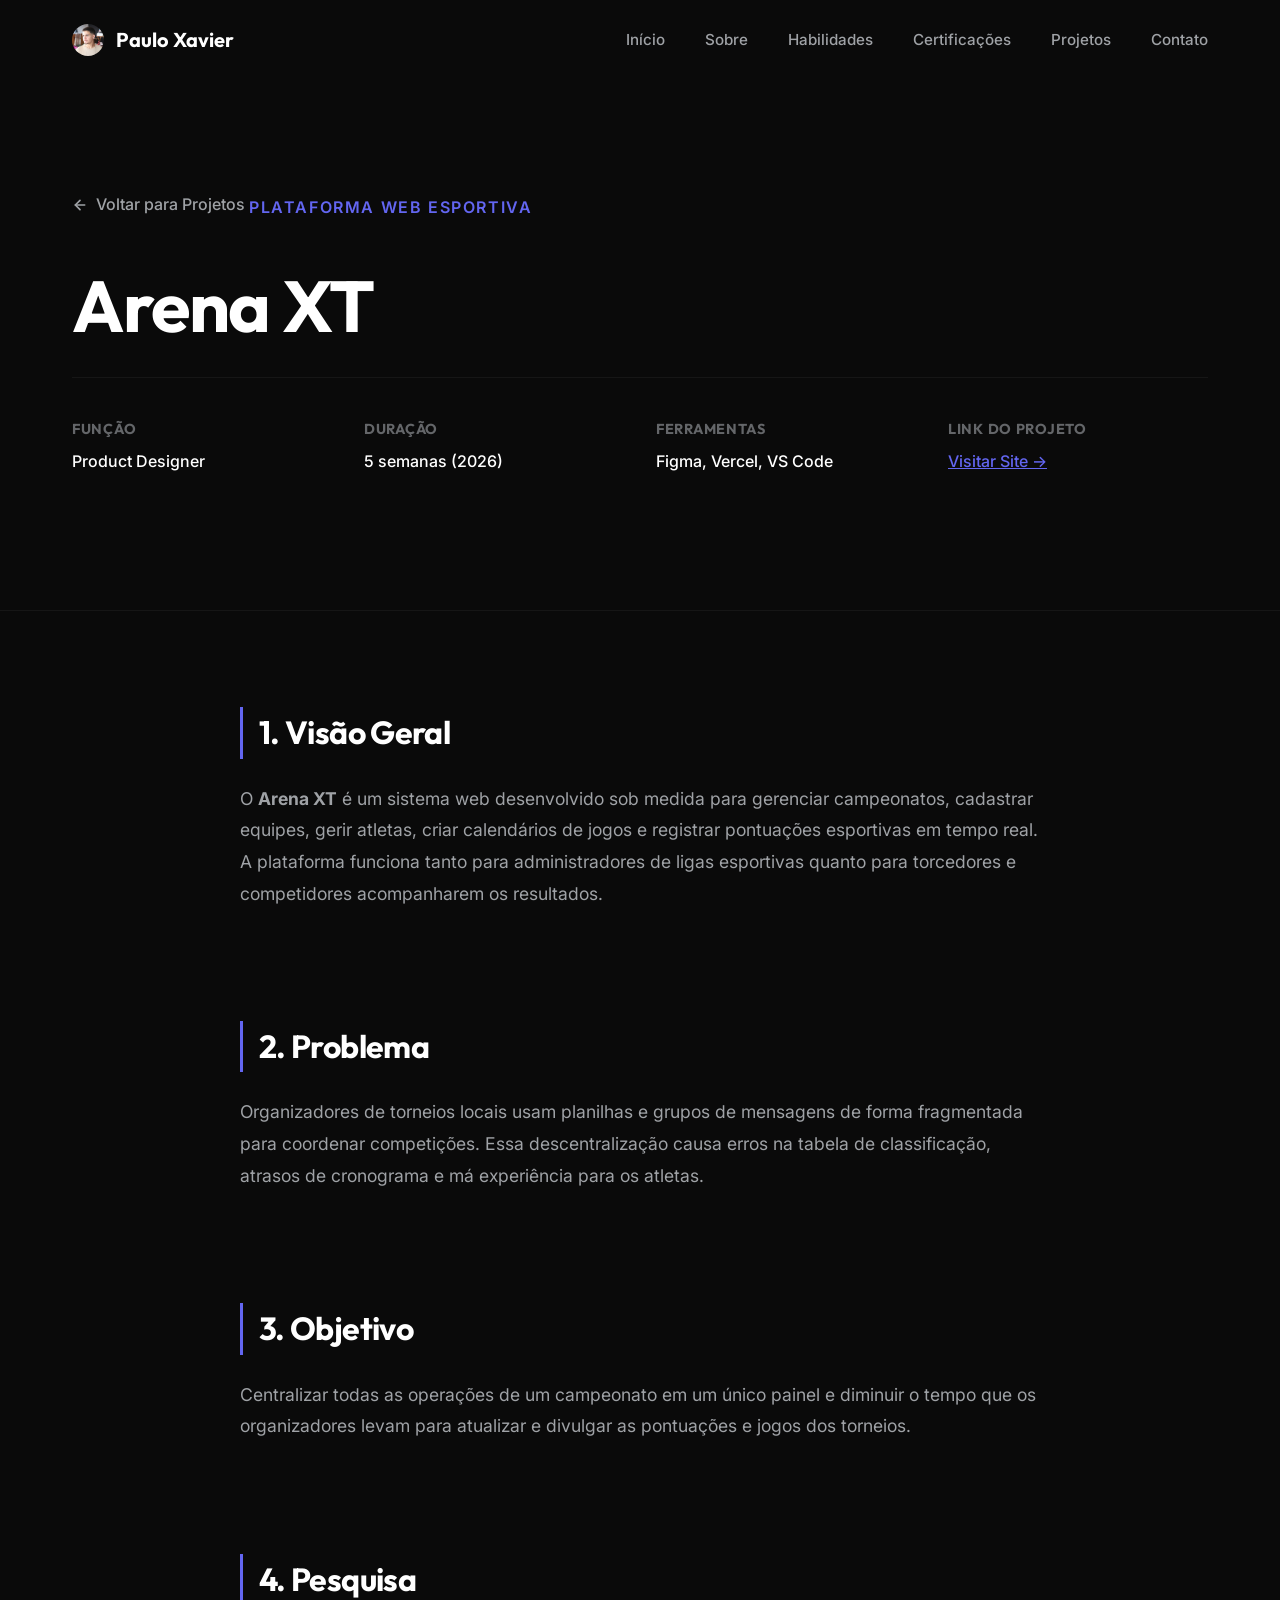
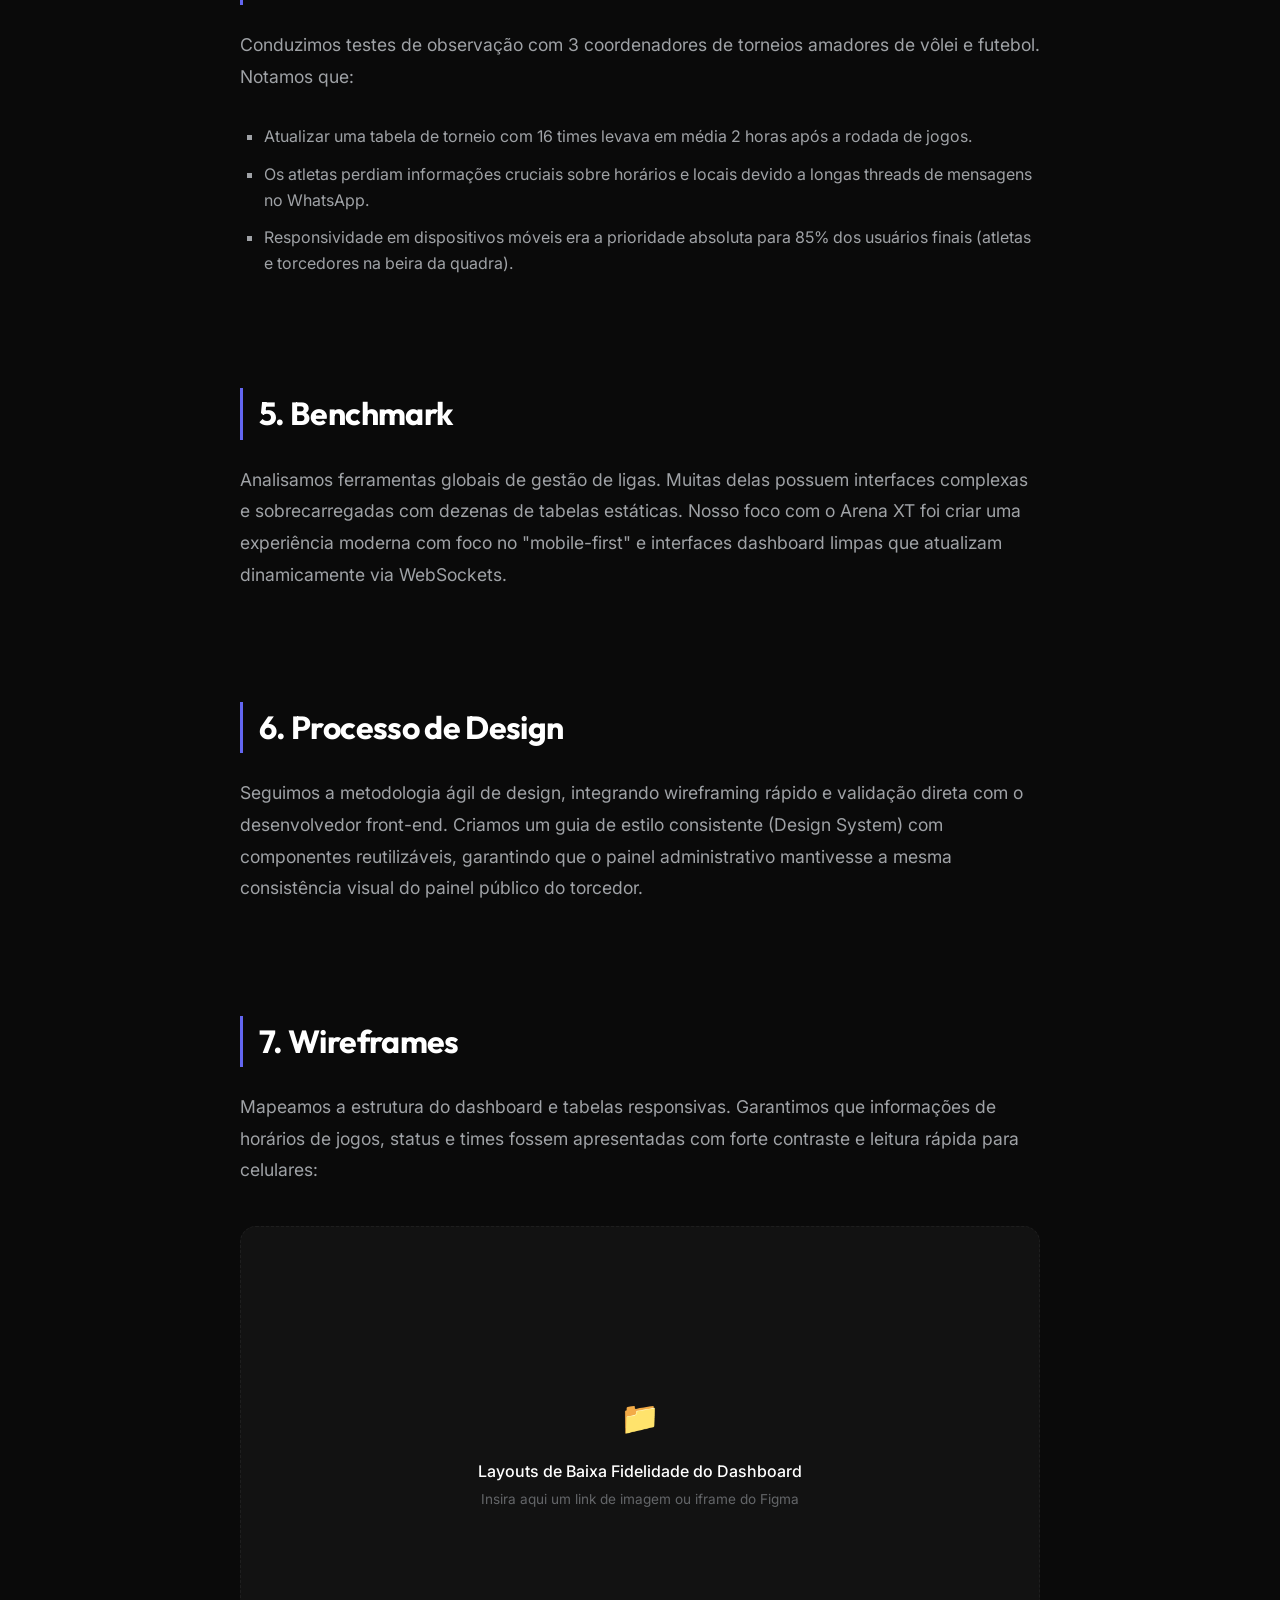
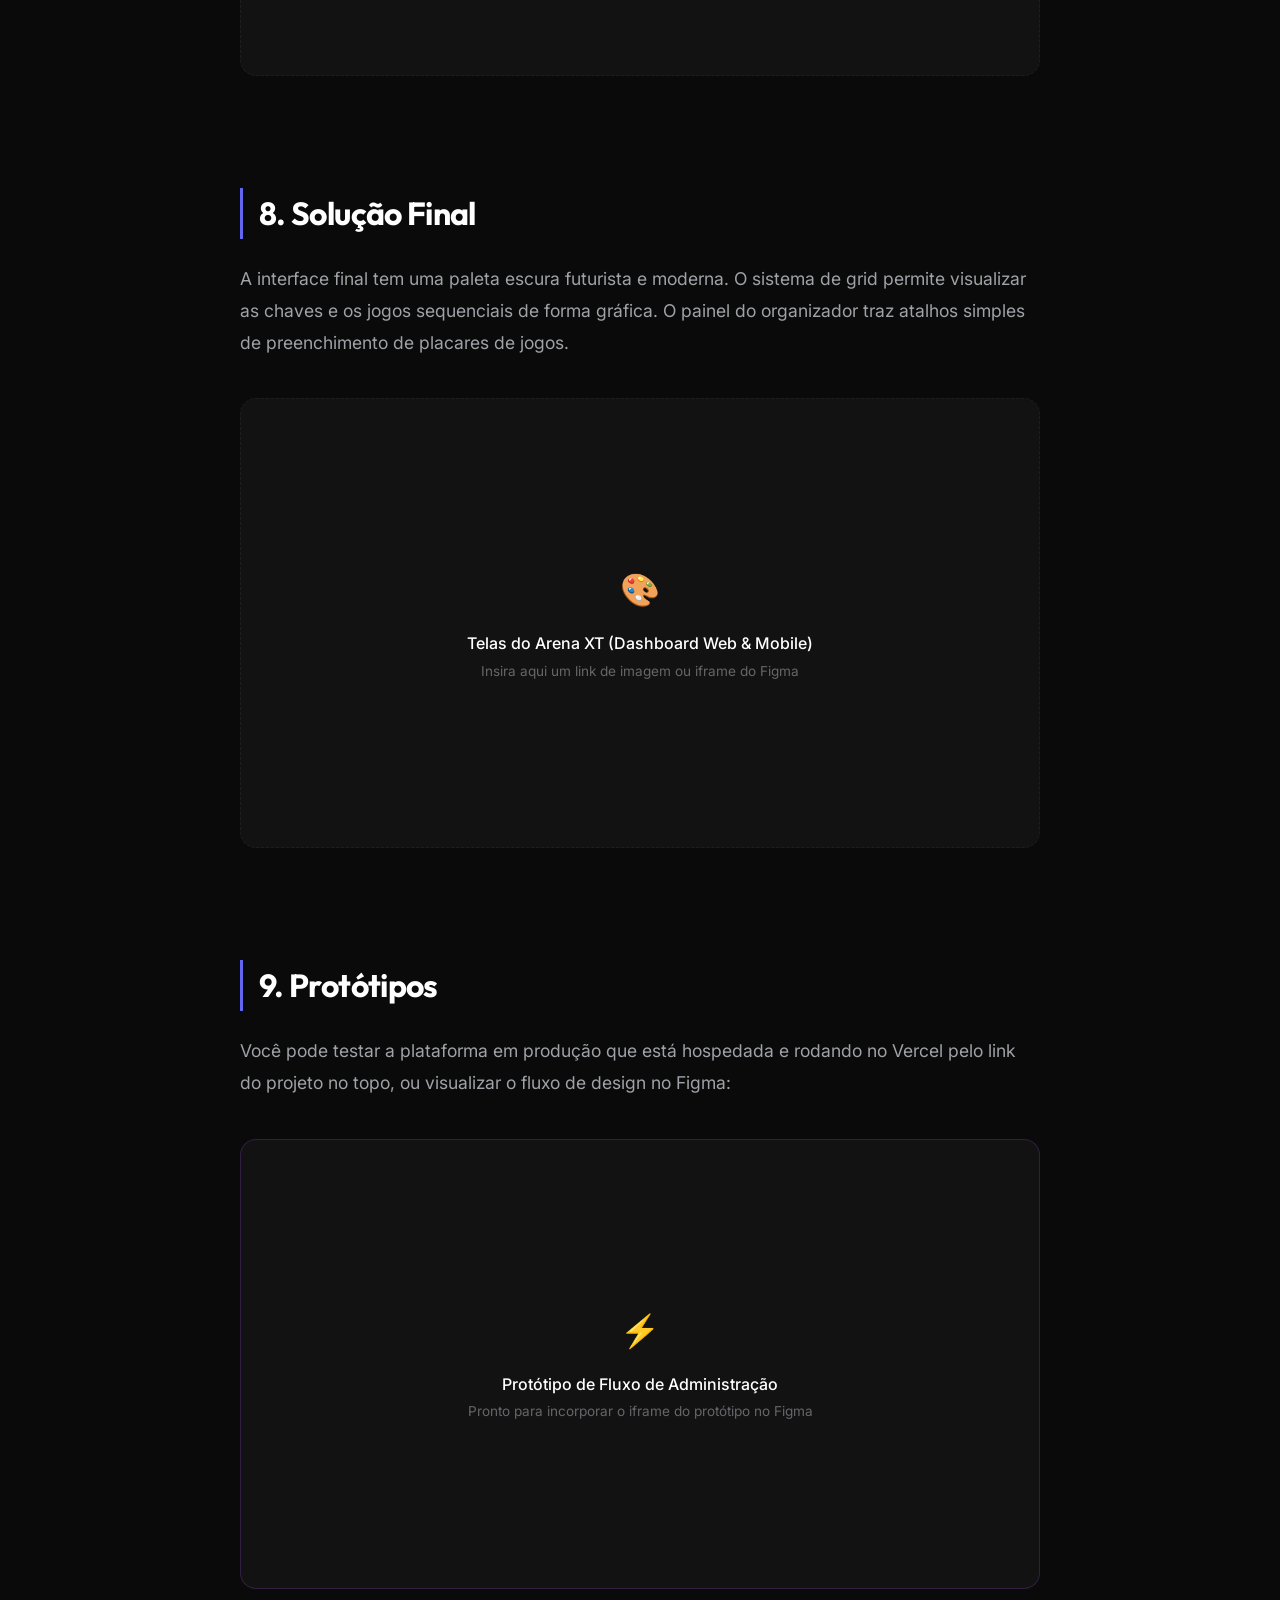
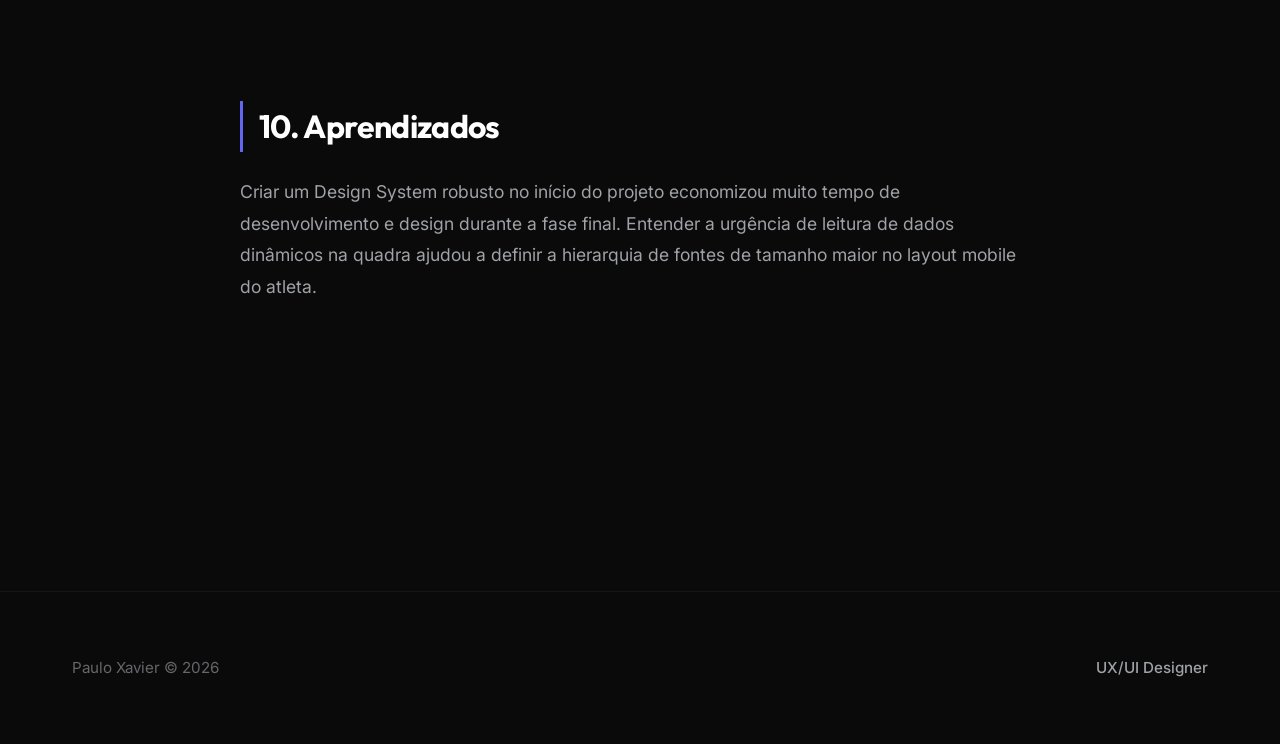
==== commit 595c5dfa: "Update profile picture and navigation logo with user photo" ====
--- a/projects/arena-xt.html
+++ b/projects/arena-xt.html
@@ -15,7 +15,7 @@
     <header class="header scrolled" id="header">
         <div class="container header-container">
             <a href="../index.html" class="logo-link">
-                <img src="../Logo.png" alt="Paulo Xavier Logo" class="logo-img">
+                <img src="../logo-avatar.jpg" alt="Paulo Xavier Logo" class="logo-img">
                 <span>Paulo Xavier</span>
             </a>
             <nav class="nav">
--- a/style.css
+++ b/style.css
@@ -124,7 +124,9 @@
 
 .logo-img {
     height: 2rem;
-    width: auto;
+    width: 2rem;
+    object-fit: cover;
+    border-radius: 50%;
 }
 
 .nav-list {
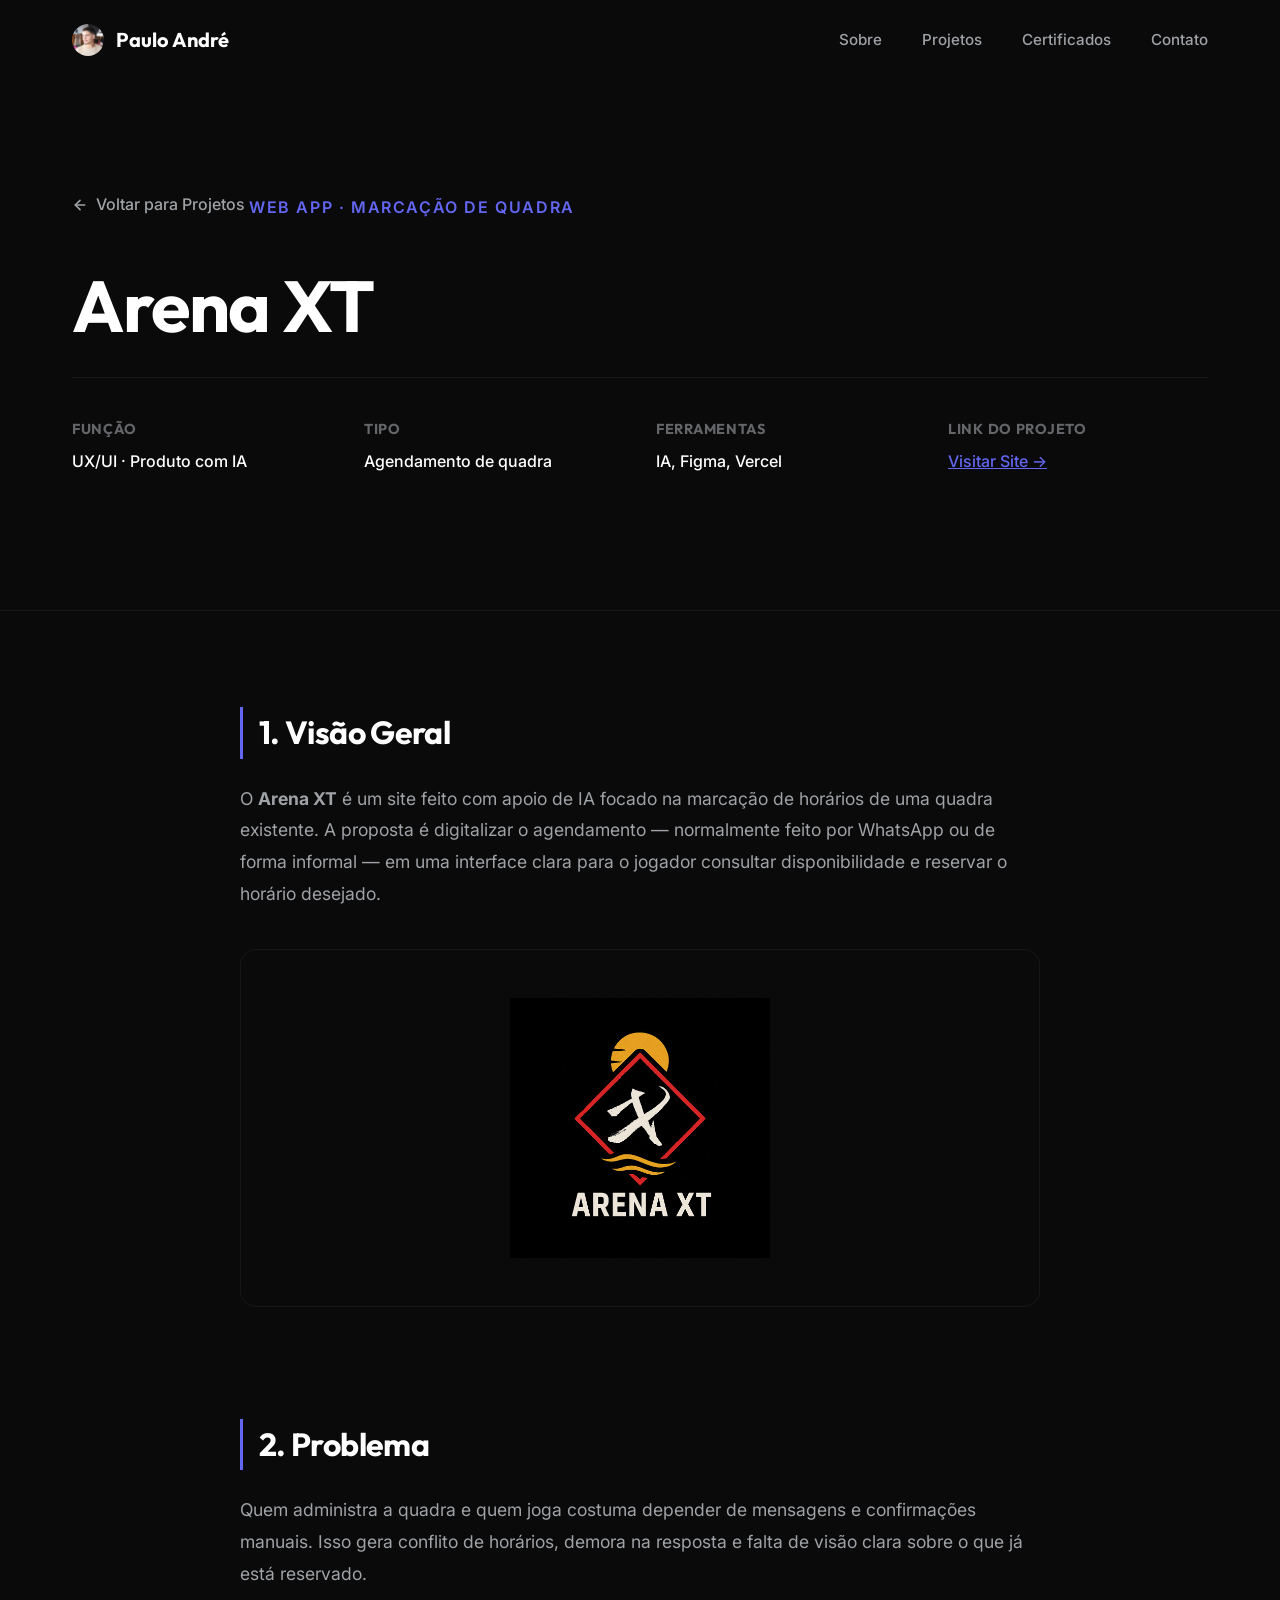
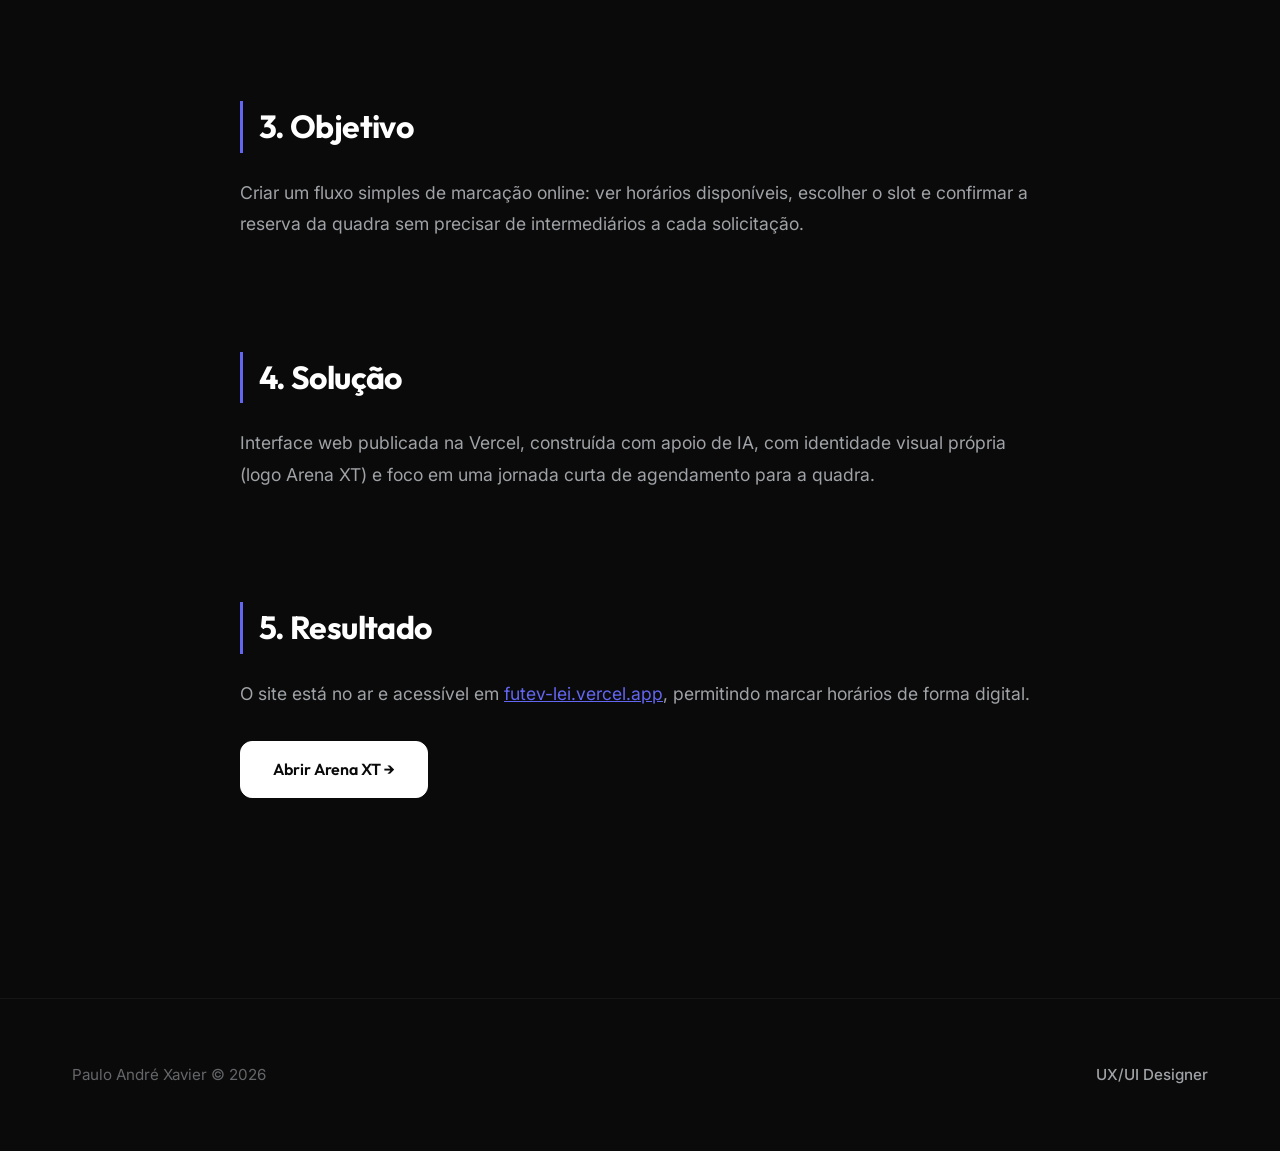
==== commit 448b3d37: "feat: adicionar projeto Arena XT na home Inclui secao de projetos, logo oficial e case study atualiz" ====
--- a/projects/arena-xt.html
+++ b/projects/arena-xt.html
@@ -3,28 +3,24 @@
 <head>
     <meta charset="UTF-8">
     <meta name="viewport" content="width=device-width, initial-scale=1.0">
-    <meta name="description" content="Case Study: Arena XT - Plataforma Web Esportiva por Paulo Xavier.">
-    <title>Arena XT | UX/UI Case Study | Paulo Xavier</title>
+    <meta name="description" content="Case Study: Arena XT - Site de marcação de horários de quadra por Paulo André Xavier.">
+    <title>Arena XT | Case Study | Paulo André</title>
     
-    <!-- Link to global style sheet -->
     <link rel="stylesheet" href="../style.css">
 </head>
 <body>
 
-    <!-- STICKY HEADER / NAV -->
     <header class="header scrolled" id="header">
         <div class="container header-container">
             <a href="../index.html" class="logo-link">
-                <img src="../logo-avatar.jpg" alt="Paulo Xavier Logo" class="logo-img">
-                <span>Paulo Xavier</span>
+                <img src="../assets/paulo-andre.png" alt="Paulo André" class="logo-img">
+                <span>Paulo André</span>
             </a>
             <nav class="nav">
                 <ul class="nav-list">
-                    <li><a href="../index.html#home" class="nav-link">Início</a></li>
                     <li><a href="../index.html#sobre" class="nav-link">Sobre</a></li>
-                    <li><a href="../index.html#habilidades" class="nav-link">Habilidades</a></li>
-                    <li><a href="../index.html#certificacoes" class="nav-link">Certificações</a></li>
                     <li><a href="../index.html#projetos" class="nav-link">Projetos</a></li>
+                    <li><a href="../index.html#certificados" class="nav-link">Certificados</a></li>
                     <li><a href="../index.html#contato" class="nav-link">Contato</a></li>
                 </ul>
             </nav>
@@ -33,7 +29,6 @@
 
     <main>
         
-        <!-- CASE HERO -->
         <section class="case-hero">
             <div class="container">
                 <a href="../index.html#projetos" class="back-link">
@@ -41,21 +36,21 @@
                     Voltar para Projetos
                 </a>
                 
-                <span class="case-category">Plataforma Web Esportiva</span>
+                <span class="case-category">Web App · Marcação de Quadra</span>
                 <h1 class="case-title">Arena XT</h1>
                 
                 <div class="case-meta">
                     <div class="meta-item">
                         <h4>Função</h4>
-                        <p>Product Designer</p>
+                        <p>UX/UI · Produto com IA</p>
                     </div>
                     <div class="meta-item">
-                        <h4>Duração</h4>
-                        <p>5 semanas (2026)</p>
+                        <h4>Tipo</h4>
+                        <p>Agendamento de quadra</p>
                     </div>
                     <div class="meta-item">
                         <h4>Ferramentas</h4>
-                        <p>Figma, Vercel, VS Code</p>
+                        <p>IA, Figma, Vercel</p>
                     </div>
                     <div class="meta-item">
                         <h4>Link do Projeto</h4>
@@ -65,115 +60,56 @@
             </div>
         </section>
 
-        <!-- CASE CONTENT -->
         <section class="case-body" style="padding-top: 0;">
             <div class="container">
                 <div class="case-content-wrapper">
                     
-                    <!-- 1. Visão Geral -->
                     <div class="case-section reveal">
                         <h2 class="case-section-title">1. Visão Geral</h2>
                         <p class="case-text">
-                            O <strong>Arena XT</strong> é um sistema web desenvolvido sob medida para gerenciar campeonatos, cadastrar equipes, gerir atletas, criar calendários de jogos e registrar pontuações esportivas em tempo real. A plataforma funciona tanto para administradores de ligas esportivas quanto para torcedores e competidores acompanharem os resultados.
+                            O <strong>Arena XT</strong> é um site feito com apoio de IA focado na marcação de horários de uma quadra existente.
+                            A proposta é digitalizar o agendamento — normalmente feito por WhatsApp ou de forma informal —
+                            em uma interface clara para o jogador consultar disponibilidade e reservar o horário desejado.
+                        </p>
+                        <div style="margin-top: 2.5rem; background: #0A0A0A; border: 1px solid var(--border-color); border-radius: 16px; padding: 3rem; display: flex; justify-content: center; align-items: center;">
+                            <img src="../assets/arena-xt-logo.png" alt="Logo Arena XT" style="max-width: 260px; width: 100%; height: auto;">
+                        </div>
+                    </div>
+
+                    <div class="case-section reveal">
+                        <h2 class="case-section-title">2. Problema</h2>
+                        <p class="case-text">
+                            Quem administra a quadra e quem joga costuma depender de mensagens e confirmações manuais.
+                            Isso gera conflito de horários, demora na resposta e falta de visão clara sobre o que já está reservado.
                         </p>
                     </div>
 
-                    <!-- 2. Problema -->
                     <div class="case-section reveal">
-                        <h2 class="case-section-title">2. Problema</h2>
+                        <h2 class="case-section-title">3. Objetivo</h2>
                         <p class="case-text">
-                            Organizadores de torneios locais usam planilhas e grupos de mensagens de forma fragmentada para coordenar competições. Essa descentralização causa erros na tabela de classificação, atrasos de cronograma e má experiência para os atletas.
+                            Criar um fluxo simples de marcação online: ver horários disponíveis, escolher o slot e confirmar
+                            a reserva da quadra sem precisar de intermediários a cada solicitação.
                         </p>
                     </div>
 
-                    <!-- 3. Objetivo -->
                     <div class="case-section reveal">
-                        <h2 class="case-section-title">3. Objetivo</h2>
+                        <h2 class="case-section-title">4. Solução</h2>
                         <p class="case-text">
-                            Centralizar todas as operações de um campeonato em um único painel e diminuir o tempo que os organizadores levam para atualizar e divulgar as pontuações e jogos dos torneios.
+                            Interface web publicada na Vercel, construída com apoio de IA, com identidade visual própria
+                            (logo Arena XT) e foco em uma jornada curta de agendamento para a quadra.
                         </p>
                     </div>
 
-                    <!-- 4. Pesquisa -->
                     <div class="case-section reveal">
-                        <h2 class="case-section-title">4. Pesquisa</h2>
+                        <h2 class="case-section-title">5. Resultado</h2>
                         <p class="case-text">
-                            Conduzimos testes de observação com 3 coordenadores de torneios amadores de vôlei e futebol. Notamos que:
+                            O site está no ar e acessível em
+                            <a href="https://futev-lei.vercel.app/" target="_blank" rel="noopener noreferrer" style="color: var(--accent-color); text-decoration: underline;">futev-lei.vercel.app</a>,
+                            permitindo marcar horários de forma digital.
                         </p>
-                        <ul class="case-list">
-                            <li>Atualizar uma tabela de torneio com 16 times levava em média 2 horas após a rodada de jogos.</li>
-                            <li>Os atletas perdiam informações cruciais sobre horários e locais devido a longas threads de mensagens no WhatsApp.</li>
-                            <li>Responsividade em dispositivos móveis era a prioridade absoluta para 85% dos usuários finais (atletas e torcedores na beira da quadra).</li>
-                        </ul>
-                    </div>
-
-                    <!-- 5. Benchmark -->
-                    <div class="case-section reveal">
-                        <h2 class="case-section-title">5. Benchmark</h2>
-                        <p class="case-text">
-                            Analisamos ferramentas globais de gestão de ligas. Muitas delas possuem interfaces complexas e sobrecarregadas com dezenas de tabelas estáticas. Nosso foco com o Arena XT foi criar uma experiência moderna com foco no "mobile-first" e interfaces dashboard limpas que atualizam dinamicamente via WebSockets.
-                        </p>
-                    </div>
-
-                    <!-- 6. Processo de Design -->
-                    <div class="case-section reveal">
-                        <h2 class="case-section-title">6. Processo de Design</h2>
-                        <p class="case-text">
-                            Seguimos a metodologia ágil de design, integrando wireframing rápido e validação direta com o desenvolvedor front-end. Criamos um guia de estilo consistente (Design System) com componentes reutilizáveis, garantindo que o painel administrativo mantivesse a mesma consistência visual do painel público do torcedor.
-                        </p>
-                    </div>
-
-                    <!-- 7. Wireframes -->
-                    <div class="case-section reveal">
-                        <h2 class="case-section-title">7. Wireframes</h2>
-                        <p class="case-text">
-                            Mapeamos a estrutura do dashboard e tabelas responsivas. Garantimos que informações de horários de jogos, status e times fossem apresentadas com forte contraste e leitura rápida para celulares:
-                        </p>
-                        
-                        <!-- Figma/Image Embed Placeholder -->
-                        <div class="case-embed-placeholder">
-                            <span class="embed-icon">📁</span>
-                            <span class="embed-label">Layouts de Baixa Fidelidade do Dashboard</span>
-                            <span class="embed-sub">Insira aqui um link de imagem ou iframe do Figma</span>
+                        <div style="margin-top: 2rem;">
+                            <a href="https://futev-lei.vercel.app/" target="_blank" rel="noopener noreferrer" class="btn btn-primary">Abrir Arena XT &rarr;</a>
                         </div>
-                    </div>
-
-                    <!-- 8. Solução Final -->
-                    <div class="case-section reveal">
-                        <h2 class="case-section-title">8. Solução Final</h2>
-                        <p class="case-text">
-                            A interface final tem uma paleta escura futurista e moderna. O sistema de grid permite visualizar as chaves e os jogos sequenciais de forma gráfica. O painel do organizador traz atalhos simples de preenchimento de placares de jogos.
-                        </p>
-                        
-                        <!-- Figma/Image Embed Placeholder -->
-                        <div class="case-embed-placeholder">
-                            <span class="embed-icon">🎨</span>
-                            <span class="embed-label">Telas do Arena XT (Dashboard Web & Mobile)</span>
-                            <span class="embed-sub">Insira aqui um link de imagem ou iframe do Figma</span>
-                        </div>
-                    </div>
-
-                    <!-- 9. Protótipos -->
-                    <div class="case-section reveal">
-                        <h2 class="case-section-title">9. Protótipos</h2>
-                        <p class="case-text">
-                            Você pode testar a plataforma em produção que está hospedada e rodando no Vercel pelo link do projeto no topo, ou visualizar o fluxo de design no Figma:
-                        </p>
-                        
-                        <!-- Figma Live Iframe placeholder -->
-                        <div class="case-embed-placeholder" style="border-style: solid; border-color: rgba(168, 85, 247, 0.2);">
-                            <span class="embed-icon">⚡</span>
-                            <span class="embed-label">Protótipo de Fluxo de Administração</span>
-                            <span class="embed-sub">Pronto para incorporar o iframe do protótipo no Figma</span>
-                        </div>
-                    </div>
-
-                    <!-- 10. Aprendizados -->
-                    <div class="case-section reveal">
-                        <h2 class="case-section-title">10. Aprendizados</h2>
-                        <p class="case-text">
-                            Criar um Design System robusto no início do projeto economizou muito tempo de desenvolvimento e design durante a fase final. Entender a urgência de leitura de dados dinâmicos na quadra ajudou a definir a hierarquia de fontes de tamanho maior no layout mobile do atleta.
-                        </p>
                     </div>
 
                 </div>
@@ -182,11 +118,10 @@
 
     </main>
 
-    <!-- FOOTER -->
     <footer class="footer">
         <div class="container footer-container">
             <div class="footer-text">
-                Paulo Xavier &copy; 2026
+                Paulo André Xavier &copy; 2026
             </div>
             <div class="footer-designer">
                 UX/UI Designer
@@ -194,7 +129,6 @@
         </div>
     </footer>
 
-    <!-- Scripts -->
     <script src="../main.js"></script>
 </body>
 </html>
--- a/style.css
+++ b/style.css
@@ -84,7 +84,7 @@
 }
 
 section {
-    padding: 10rem 0;
+    padding: 6.5rem 0;
 }
 
 /* --- NAVIGATION BAR --- */
@@ -184,9 +184,9 @@
     grid-template-columns: 1.2fr 0.8fr;
     align-items: center;
     gap: 4rem;
-    min-height: 100vh;
-    padding-top: 8rem;
-    padding-bottom: 6rem;
+    min-height: 85vh;
+    padding-top: 6.5rem;
+    padding-bottom: 4.5rem;
 }
 
 .hero-content {
@@ -397,7 +397,7 @@
 .projects-list {
     display: flex;
     flex-direction: column;
-    gap: 4rem;
+    gap: 3rem;
 }
 
 .project-card {
@@ -432,6 +432,9 @@
     letter-spacing: 0.1em;
     color: var(--accent-color);
     margin-bottom: 1rem;
+    white-space: nowrap;
+    overflow: hidden;
+    text-overflow: ellipsis;
 }
 
 .project-name {
@@ -444,6 +447,10 @@
     margin-bottom: 2rem;
     font-size: 1.05rem;
     line-height: 1.6;
+    display: -webkit-box;
+    -webkit-line-clamp: 2;
+    -webkit-box-orient: vertical;
+    overflow: hidden;
 }
 
 .project-techs {
@@ -505,12 +512,66 @@
     justify-content: center;
     align-items: center;
     box-shadow: 0 -10px 40px rgba(0,0,0,0.5);
+    position: relative;
+    overflow: hidden;
+}
+
+/* Subtle gradient overlay to blend the image into the card */
+.mockup-container::after {
+    content: '';
+    position: absolute;
+    top: 0;
+    left: 0;
+    width: 100%;
+    height: 100%;
+    background: linear-gradient(to bottom, rgba(10, 10, 10, 0) 50%, rgba(10, 10, 10, 0.45) 100%);
+    pointer-events: none;
+    z-index: 2;
+    transition: var(--transition-smooth);
 }
 
 .project-card:hover .mockup-container {
     transform: translateY(8%) scale(1.04);
     background: rgba(255, 255, 255, 0.04);
     border-color: rgba(255, 255, 255, 0.1);
+}
+
+.mockup-image {
+    width: 100%;
+    height: 100%;
+    object-fit: cover;
+    object-position: top center;
+    border-radius: inherit;
+    display: block;
+    transition: var(--transition-smooth);
+    z-index: 1;
+}
+
+.project-card:hover .mockup-image {
+    transform: scale(1.06);
+}
+
+/* Specific overrides for Arena XT logo card to prevent cropping */
+.arena-bg .mockup-container {
+    background: #FFFFFF;
+    border-color: rgba(0, 0, 0, 0.08);
+}
+
+.arena-bg .mockup-image {
+    object-fit: contain;
+    padding: 1.5rem;
+    background: #FFFFFF;
+}
+
+.arena-bg .mockup-container::after {
+    background: linear-gradient(to bottom, rgba(255, 255, 255, 0) 60%, rgba(10, 10, 10, 0.15) 100%);
+}
+
+/* Nexus: portrait mockup — contain to show full phone interface */
+.nexus-bg .mockup-image {
+    object-fit: contain;
+    object-position: top center;
+    background: transparent;
 }
 
 .mockup-inner {
@@ -781,7 +842,7 @@
 /* Responsive adjustments */
 @media (max-width: 1024px) {
     section {
-        padding: 7rem 0;
+        padding: 4.5rem 0;
     }
     
     .hero-container {
@@ -939,76 +1000,254 @@
 
 .certification-card {
     display: flex;
+    flex-direction: column;
+    padding: 1.5rem !important;
+    gap: 1.25rem;
+    cursor: pointer;
+    transition: var(--transition-smooth);
+}
+
+.cert-card-image-wrapper {
+    width: 100%;
+    aspect-ratio: 1.414 / 1;
+    overflow: hidden;
+    border-radius: 12px;
+    border: 1px solid var(--border-color);
+    position: relative;
+    background: rgba(0, 0, 0, 0.2);
+}
+
+.cert-card-image {
+    width: 100%;
+    height: 100%;
+    object-fit: cover;
+    transition: var(--transition-smooth);
+}
+
+.certification-card:hover .cert-card-image {
+    transform: scale(1.03);
+}
+
+.cert-info {
+    display: flex;
+    flex-direction: column;
+    gap: 0.5rem;
+}
+
+.cert-title {
+    font-size: 1.2rem;
+    font-weight: 700;
+    color: var(--text-primary);
+    line-height: 1.4;
+}
+
+.cert-desc {
+    font-size: 0.9rem;
+    line-height: 1.5;
+    color: var(--text-secondary);
+}
+
+.certifications-outro {
+    font-size: 1.1rem;
+    line-height: 1.7;
+    color: var(--text-secondary);
+    max-width: 800px;
+    margin-top: 4rem;
+    text-align: center;
+    margin-left: auto;
+    margin-right: auto;
+    border-top: 1px solid var(--border-color);
+    padding-top: 2rem;
+}
+
+@media (max-width: 1024px) {
+    .certifications-grid {
+        grid-template-columns: 1fr;
+    }
+}
+
+/* --- CERTIFICATE MODAL STYLES --- */
+.modal {
+    position: fixed;
+    top: 0;
+    left: 0;
+    width: 100%;
+    height: 100%;
+    z-index: 1100;
+    opacity: 0;
+    pointer-events: none;
+    transition: opacity 0.4s cubic-bezier(0.16, 1, 0.3, 1);
+    display: flex;
+    justify-content: center;
+    align-items: center;
+    padding: 2rem;
+}
+
+.modal.active {
+    opacity: 1;
+    pointer-events: all;
+}
+
+.modal-overlay {
+    position: absolute;
+    top: 0;
+    left: 0;
+    width: 100%;
+    height: 100%;
+    background: rgba(5, 5, 5, 0.85);
+    backdrop-filter: blur(16px);
+    -webkit-backdrop-filter: blur(16px);
+}
+
+.modal-wrapper {
+    position: relative;
+    width: 100%;
+    max-width: 1050px;
+    background: var(--surface-color);
+    border: 1px solid var(--border-color);
+    border-radius: 24px;
+    box-shadow: 0 30px 60px -15px rgba(0, 0, 0, 0.8), 0 0 50px rgba(99, 102, 241, 0.05);
+    overflow: hidden;
+    z-index: 2;
+    transform: scale(0.94) translateY(20px);
+    transition: transform 0.5s cubic-bezier(0.16, 1, 0.3, 1);
+    max-height: 90vh;
+    display: flex;
+    flex-direction: column;
+}
+
+.modal.active .modal-wrapper {
+    transform: scale(1) translateY(0);
+}
+
+.modal-close {
+    position: absolute;
+    top: 1.5rem;
+    right: 1.5rem;
+    background: rgba(255, 255, 255, 0.05);
+    border: 1px solid var(--border-color);
+    color: var(--text-primary);
+    font-size: 1.5rem;
+    line-height: 1;
+    width: 2.75rem;
+    height: 2.75rem;
+    border-radius: 50%;
+    cursor: pointer;
+    display: flex;
+    justify-content: center;
+    align-items: center;
+    transition: var(--transition-smooth);
+    z-index: 10;
+}
+
+.modal-close:hover {
+    background: rgba(255, 255, 255, 0.1);
+    border-color: var(--border-hover);
+    transform: scale(1.05);
+}
+
+.modal-content {
+    padding: 3rem;
+    overflow-y: auto;
+    width: 100%;
+}
+
+.modal-grid {
+    display: grid;
+    grid-template-columns: 1.1fr 0.9fr;
+    gap: 3rem;
+    align-items: start;
+}
+
+.modal-left {
+    width: 100%;
+}
+
+.modal-img-container {
+    width: 100%;
+    border-radius: 12px;
+    overflow: hidden;
+    border: 1px solid var(--border-color);
+    box-shadow: 0 10px 35px rgba(0, 0, 0, 0.5);
+    background: #000;
+}
+
+.modal-img-container img {
+    width: 100%;
+    height: auto;
+    display: block;
+}
+
+.modal-right {
+    display: flex;
+    flex-direction: column;
     gap: 1.5rem;
-    align-items: flex-start;
-    padding: 3rem 2.5rem !important;
-}
-
-.cert-icon {
-    font-size: 2.2rem;
-    line-height: 1;
-}
-
-.cert-info {
-    flex: 1;
-}
-
-.cert-title {
-    font-size: 1.4rem;
-    font-weight: 700;
-    color: var(--text-primary);
-    margin-bottom: 0.5rem;
-    line-height: 1.35;
-}
-
-.cert-meta {
+}
+
+.modal-badge-group {
     display: flex;
     flex-direction: column;
     gap: 0.25rem;
-    margin-bottom: 1.5rem;
-}
-
-.cert-institution {
-    font-size: 0.95rem;
+}
+
+.modal-institution {
+    font-size: 1.1rem;
     font-weight: 600;
     color: var(--accent-color);
 }
 
-.cert-date-hours {
+.modal-meta-row {
+    display: flex;
+    flex-wrap: wrap;
+    gap: 0.75rem;
     font-size: 0.85rem;
     color: var(--text-muted);
 }
 
-.cert-desc {
+.modal-title {
+    font-size: 1.85rem;
+    line-height: 1.3;
+    font-weight: 700;
+    color: var(--text-primary);
+}
+
+.modal-section {
+    display: flex;
+    flex-direction: column;
+    gap: 0.5rem;
+}
+
+.modal-desc-title {
+    font-size: 0.85rem;
+    text-transform: uppercase;
+    letter-spacing: 0.05em;
+    color: var(--text-muted);
+    font-weight: 600;
+}
+
+.modal-desc-text {
     font-size: 0.95rem;
     line-height: 1.6;
     color: var(--text-secondary);
-    margin-bottom: 1.75rem;
-}
-
-.cert-topics h4 {
-    font-size: 0.9rem;
-    font-weight: 600;
-    color: var(--text-primary);
-    margin-bottom: 0.75rem;
-    text-transform: uppercase;
-    letter-spacing: 0.05em;
-}
-
-.cert-topics ul {
-    list-style-type: none;
+}
+
+.modal-skills-list {
+    list-style: none;
     padding: 0;
-}
-
-.cert-topics li {
+    margin: 0;
+    display: flex;
+    flex-direction: column;
+    gap: 0.5rem;
+}
+
+.modal-skills-list li {
     font-size: 0.9rem;
     color: var(--text-secondary);
-    margin-bottom: 0.5rem;
     position: relative;
     padding-left: 1.25rem;
 }
 
-.cert-topics li::before {
+.modal-skills-list li::before {
     content: "•";
     color: var(--accent-color);
     position: absolute;
@@ -1016,21 +1255,34 @@
     font-weight: bold;
 }
 
-.certifications-outro {
-    font-size: 1.1rem;
-    line-height: 1.7;
-    color: var(--text-secondary);
-    max-width: 800px;
-    margin-top: 6rem;
-    text-align: center;
-    margin-left: auto;
-    margin-right: auto;
-    border-top: 1px solid var(--border-color);
-    padding-top: 3rem;
-}
-
-@media (max-width: 1024px) {
-    .certifications-grid {
+@media (max-width: 900px) {
+    .modal {
+        padding: 1rem;
+    }
+
+    .modal-wrapper {
+        max-height: 95vh;
+        border-radius: 18px;
+    }
+
+    .modal-content {
+        padding: 2.25rem 1.25rem;
+    }
+
+    .modal-grid {
         grid-template-columns: 1fr;
-    }
-}
+        gap: 2rem;
+    }
+
+    .modal-close {
+        top: 1rem;
+        right: 1rem;
+        width: 2.25rem;
+        height: 2.25rem;
+        font-size: 1.25rem;
+    }
+
+    .modal-title {
+        font-size: 1.5rem;
+    }
+}
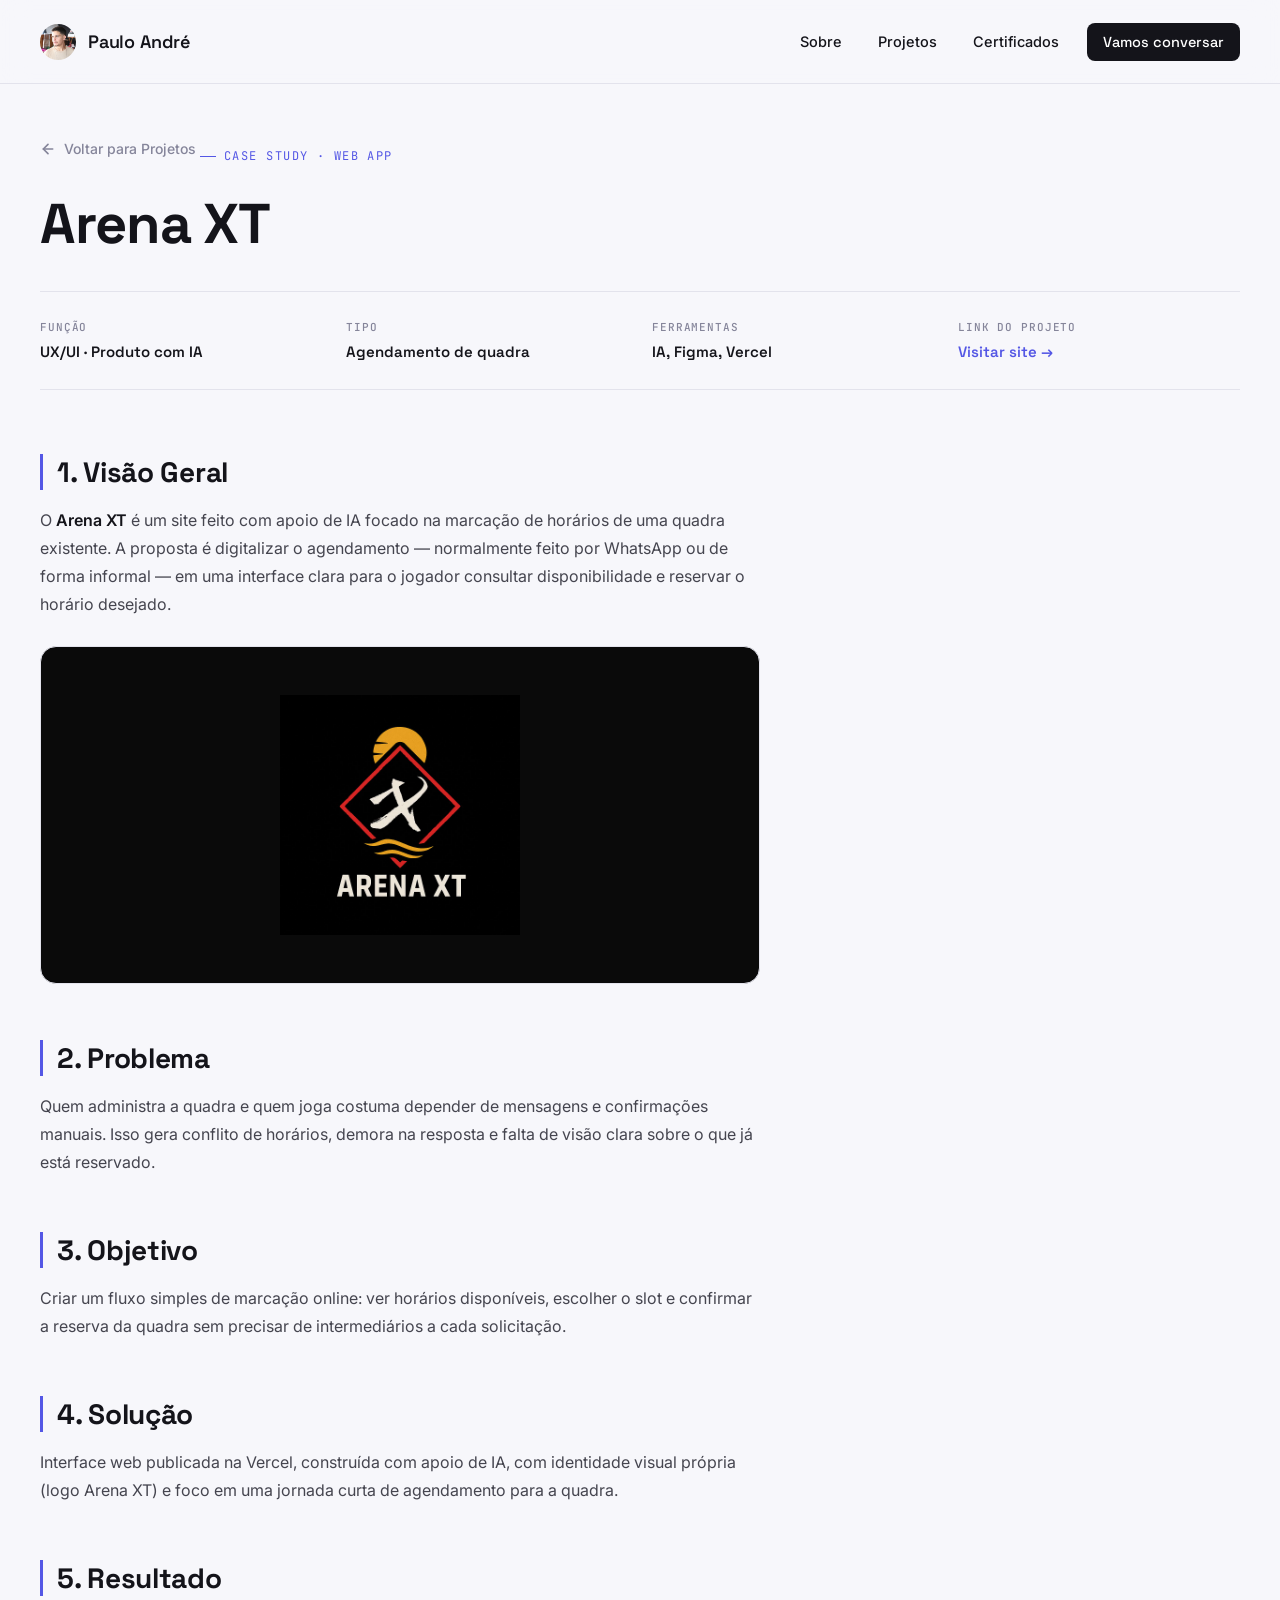
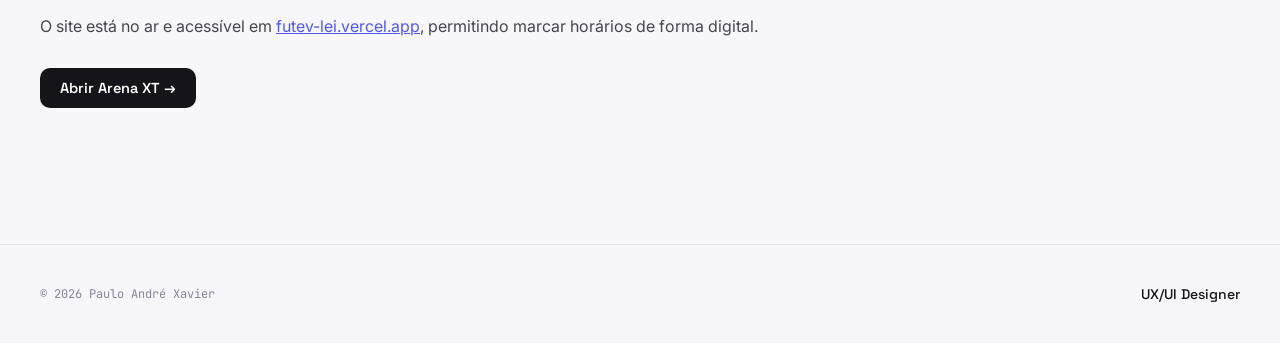
==== commit 6f127d74: "feat: alinhar case study Arena XT ao design system da home Mesmas cores, fontes, header e botões do " ====
--- a/projects/arena-xt.html
+++ b/projects/arena-xt.html
@@ -1,134 +1,509 @@
 <!DOCTYPE html>
 <html lang="pt-BR">
 <head>
-    <meta charset="UTF-8">
-    <meta name="viewport" content="width=device-width, initial-scale=1.0">
-    <meta name="description" content="Case Study: Arena XT - Site de marcação de horários de quadra por Paulo André Xavier.">
-    <title>Arena XT | Case Study | Paulo André</title>
-    
-    <link rel="stylesheet" href="../style.css">
+<meta charset="UTF-8">
+<meta name="viewport" content="width=device-width, initial-scale=1.0">
+<meta name="description" content="Case Study: Arena XT - Site de marcação de horários de quadra por Paulo André Xavier.">
+<title>Arena XT | Case Study | Paulo André</title>
+<link rel="preconnect" href="https://fonts.googleapis.com">
+<link href="https://fonts.googleapis.com/css2?family=Space+Grotesk:wght@400;500;600;700&family=Inter:wght@400;500;600&family=JetBrains+Mono:wght@400;500&display=swap" rel="stylesheet">
+<style>
+  :root{
+    --bg: #F7F7FB;
+    --ink: #14141A;
+    --indigo: #5457E5;
+    --indigo-dim: #EDEDFC;
+    --coral: #FF6B4A;
+    --muted: #85859A;
+    --line: #E3E3EC;
+    --white: #FFFFFF;
+    --header-h: 84px;
+  }
+
+  *{ margin:0; padding:0; box-sizing:border-box; }
+  html{ scroll-behavior:smooth; }
+  body{
+    background: var(--bg);
+    color: var(--ink);
+    font-family: 'Inter', sans-serif;
+  }
+  a{ text-decoration:none; color:inherit; }
+
+  /* ---------- HEADER ---------- */
+  .site-header{
+    position: sticky;
+    top: 0;
+    z-index: 100;
+    width: 100%;
+    height: var(--header-h);
+    display:flex;
+    align-items:center;
+    background: rgba(247,247,251,0.7);
+    backdrop-filter: blur(14px);
+    -webkit-backdrop-filter: blur(14px);
+    border-bottom: 1px solid var(--line);
+    transition: box-shadow .3s ease;
+  }
+  .site-header.scrolled{
+    box-shadow: 0 8px 30px rgba(20,20,26,0.06);
+  }
+  .header-inner{
+    width:100%;
+    max-width: 1280px;
+    margin: 0 auto;
+    padding: 0 40px;
+    display:flex;
+    align-items:center;
+    justify-content:space-between;
+    gap: 24px;
+  }
+  .logo-link{
+    display: flex;
+    align-items: center;
+    gap: 12px;
+    flex-shrink: 0;
+  }
+  .logo-img{
+    width: 36px;
+    height: 36px;
+    border-radius: 50%;
+    object-fit: cover;
+    display: block;
+  }
+  .logo-name{
+    font-family:'Space Grotesk', sans-serif;
+    font-size: 18px;
+    font-weight: 600;
+    letter-spacing: -0.01em;
+  }
+  .header-right{
+    display: flex;
+    align-items: center;
+    gap: 8px;
+  }
+  .main-nav{
+    display:flex;
+    align-items:center;
+    gap: 4px;
+  }
+  .main-nav a{
+    position:relative;
+    font-size: 14.5px;
+    font-weight: 500;
+    color: var(--ink);
+    padding: 10px 16px;
+    border-radius: 8px;
+    transition: color .2s ease;
+  }
+  .main-nav a:not(.cta-btn)::after{
+    content:"";
+    position:absolute;
+    left: 16px;
+    right: 16px;
+    bottom: 6px;
+    height: 2px;
+    background: var(--indigo);
+    transform: scaleX(0);
+    transform-origin: left;
+    transition: transform .25s ease;
+  }
+  .main-nav a:not(.cta-btn):hover{ color: var(--indigo); }
+  .main-nav a:not(.cta-btn):hover::after{ transform: scaleX(1); }
+
+  .cta-btn{
+    font-family:'Space Grotesk', sans-serif;
+    font-weight: 600;
+    font-size: 14.5px;
+    color: var(--white);
+    background: var(--ink);
+    padding: 11px 20px;
+    border-radius: 10px;
+    white-space: nowrap;
+    transition: background .2s ease, transform .2s ease;
+    display: inline-flex;
+    align-items: center;
+  }
+  .cta-btn:hover{
+    background: var(--indigo);
+    transform: translateY(-1px);
+    color: var(--white);
+  }
+  .main-nav .cta-btn{
+    margin-left: 8px;
+    color: var(--white);
+  }
+
+  .menu-toggle{
+    display:none;
+    flex-direction:column;
+    justify-content:center;
+    gap: 5px;
+    width: 40px;
+    height: 40px;
+    background:none;
+    border:none;
+    cursor:pointer;
+  }
+  .menu-toggle span{
+    width: 100%;
+    height: 2px;
+    background: var(--ink);
+    transition: transform .25s ease, opacity .25s ease;
+  }
+  .menu-toggle.open span:nth-child(1){ transform: translateY(7px) rotate(45deg); }
+  .menu-toggle.open span:nth-child(2){ opacity:0; }
+  .menu-toggle.open span:nth-child(3){ transform: translateY(-7px) rotate(-45deg); }
+
+  .mobile-nav{
+    position: fixed;
+    inset: var(--header-h) 0 0 0;
+    background: var(--bg);
+    display:flex;
+    flex-direction:column;
+    padding: 32px 40px;
+    gap: 4px;
+    transform: translateY(-8px);
+    opacity: 0;
+    pointer-events: none;
+    transition: opacity .25s ease, transform .25s ease;
+    z-index: 90;
+  }
+  .mobile-nav.open{
+    opacity: 1;
+    transform: translateY(0);
+    pointer-events: auto;
+  }
+  .mobile-nav a:not(.cta-btn){
+    font-family:'Space Grotesk', sans-serif;
+    font-size: 28px;
+    font-weight: 600;
+    padding: 16px 0;
+    border-bottom: 1px solid var(--line);
+  }
+  .mobile-nav .cta-btn{
+    margin-top: 24px;
+    text-align: center;
+    justify-content: center;
+    color: var(--white);
+  }
+
+  @media (max-width: 900px){
+    .main-nav{ display:none; }
+    .menu-toggle{ display:flex; }
+  }
+  @media (max-width: 640px){
+    .header-inner{ padding: 0 20px; }
+    .logo-name{ font-size: 16px; }
+  }
+
+  /* ---------- CASE ---------- */
+  .case-wrap{
+    max-width: 1280px;
+    margin: 0 auto;
+    padding: 56px 40px 80px;
+  }
+  .back-link{
+    display: inline-flex;
+    align-items: center;
+    gap: 8px;
+    font-size: 14px;
+    font-weight: 500;
+    color: var(--muted);
+    margin-bottom: 36px;
+    transition: color .2s ease, transform .2s ease;
+  }
+  .back-link:hover{
+    color: var(--indigo);
+    transform: translateX(-3px);
+  }
+
+  .eyebrow{
+    display:inline-flex;
+    align-items:center;
+    gap: 8px;
+    font-family:'JetBrains Mono', monospace;
+    font-size: 12px;
+    letter-spacing: 0.12em;
+    text-transform: uppercase;
+    color: var(--indigo);
+    margin-bottom: 16px;
+  }
+  .eyebrow::before{
+    content:"";
+    width: 16px;
+    height: 1px;
+    background: var(--indigo);
+  }
+
+  .case-title{
+    font-family:'Space Grotesk', sans-serif;
+    font-weight: 700;
+    font-size: clamp(36px, 5vw, 56px);
+    letter-spacing: -0.02em;
+    line-height: 1.1;
+    margin-bottom: 36px;
+  }
+
+  .case-meta{
+    display: grid;
+    grid-template-columns: repeat(4, 1fr);
+    gap: 24px;
+    padding: 28px 0;
+    border-top: 1px solid var(--line);
+    border-bottom: 1px solid var(--line);
+    margin-bottom: 64px;
+  }
+  .meta-item h4{
+    font-family:'JetBrains Mono', monospace;
+    font-size: 11px;
+    letter-spacing: 0.08em;
+    text-transform: uppercase;
+    color: var(--muted);
+    font-weight: 500;
+    margin-bottom: 8px;
+  }
+  .meta-item p{
+    font-family:'Space Grotesk', sans-serif;
+    font-size: 15px;
+    font-weight: 600;
+    color: var(--ink);
+  }
+  .meta-item a{
+    color: var(--indigo);
+  }
+  .meta-item a:hover{
+    text-decoration: underline;
+  }
+
+  .case-content{
+    max-width: 720px;
+  }
+  .case-section{
+    margin-bottom: 56px;
+  }
+  .case-section-title{
+    font-family:'Space Grotesk', sans-serif;
+    font-weight: 700;
+    font-size: clamp(22px, 2.5vw, 28px);
+    letter-spacing: -0.01em;
+    margin-bottom: 16px;
+    padding-left: 14px;
+    border-left: 3px solid var(--indigo);
+  }
+  .case-text{
+    font-size: 16px;
+    line-height: 1.75;
+    color: #45454F;
+  }
+  .case-text strong{
+    color: var(--ink);
+    font-weight: 600;
+  }
+  .case-text a{
+    color: var(--indigo);
+    text-decoration: underline;
+  }
+
+  .logo-panel{
+    margin-top: 28px;
+    background: #0A0A0A;
+    border: 1px solid var(--line);
+    border-radius: 16px;
+    padding: 48px;
+    display: flex;
+    justify-content: center;
+    align-items: center;
+  }
+  .logo-panel img{
+    max-width: 240px;
+    width: 100%;
+    height: auto;
+    display: block;
+  }
+
+  .case-cta{
+    margin-top: 28px;
+  }
+
+  /* ---------- FOOTER ---------- */
+  .site-footer{
+    border-top: 1px solid var(--line);
+    padding: 40px;
+  }
+  .footer-inner{
+    max-width: 1280px;
+    margin: 0 auto;
+    display: flex;
+    justify-content: space-between;
+    align-items: center;
+    gap: 16px;
+  }
+  .footer-text{
+    font-family: 'JetBrains Mono', monospace;
+    font-size: 12px;
+    color: var(--muted);
+  }
+  .footer-role{
+    font-family: 'Space Grotesk', sans-serif;
+    font-size: 14px;
+    font-weight: 500;
+    color: var(--ink);
+  }
+
+  @media (max-width: 900px){
+    .case-meta{ grid-template-columns: repeat(2, 1fr); }
+  }
+  @media (max-width: 640px){
+    .case-wrap{ padding: 40px 20px 64px; }
+    .case-meta{ grid-template-columns: 1fr; gap: 20px; }
+    .logo-panel{ padding: 32px 24px; }
+    .footer-inner{
+      flex-direction: column;
+      text-align: center;
+    }
+    .site-footer{ padding: 32px 20px; }
+  }
+</style>
 </head>
 <body>
 
-    <header class="header scrolled" id="header">
-        <div class="container header-container">
-            <a href="../index.html" class="logo-link">
-                <img src="../assets/paulo-andre.png" alt="Paulo André" class="logo-img">
-                <span>Paulo André</span>
-            </a>
-            <nav class="nav">
-                <ul class="nav-list">
-                    <li><a href="../index.html#sobre" class="nav-link">Sobre</a></li>
-                    <li><a href="../index.html#projetos" class="nav-link">Projetos</a></li>
-                    <li><a href="../index.html#certificados" class="nav-link">Certificados</a></li>
-                    <li><a href="../index.html#contato" class="nav-link">Contato</a></li>
-                </ul>
-            </nav>
-        </div>
-    </header>
-
-    <main>
-        
-        <section class="case-hero">
-            <div class="container">
-                <a href="../index.html#projetos" class="back-link">
-                    <svg width="16" height="16" viewBox="0 0 24 24" fill="none" stroke="currentColor" stroke-width="2.5" stroke-linecap="round" stroke-linejoin="round"><line x1="19" y1="12" x2="5" y2="12"></line><polyline points="12 19 5 12 12 5"></polyline></svg>
-                    Voltar para Projetos
-                </a>
-                
-                <span class="case-category">Web App · Marcação de Quadra</span>
-                <h1 class="case-title">Arena XT</h1>
-                
-                <div class="case-meta">
-                    <div class="meta-item">
-                        <h4>Função</h4>
-                        <p>UX/UI · Produto com IA</p>
-                    </div>
-                    <div class="meta-item">
-                        <h4>Tipo</h4>
-                        <p>Agendamento de quadra</p>
-                    </div>
-                    <div class="meta-item">
-                        <h4>Ferramentas</h4>
-                        <p>IA, Figma, Vercel</p>
-                    </div>
-                    <div class="meta-item">
-                        <h4>Link do Projeto</h4>
-                        <p><a href="https://futev-lei.vercel.app/" target="_blank" rel="noopener noreferrer" style="text-decoration: underline; color: var(--accent-color);">Visitar Site &rarr;</a></p>
-                    </div>
-                </div>
-            </div>
-        </section>
-
-        <section class="case-body" style="padding-top: 0;">
-            <div class="container">
-                <div class="case-content-wrapper">
-                    
-                    <div class="case-section reveal">
-                        <h2 class="case-section-title">1. Visão Geral</h2>
-                        <p class="case-text">
-                            O <strong>Arena XT</strong> é um site feito com apoio de IA focado na marcação de horários de uma quadra existente.
-                            A proposta é digitalizar o agendamento — normalmente feito por WhatsApp ou de forma informal —
-                            em uma interface clara para o jogador consultar disponibilidade e reservar o horário desejado.
-                        </p>
-                        <div style="margin-top: 2.5rem; background: #0A0A0A; border: 1px solid var(--border-color); border-radius: 16px; padding: 3rem; display: flex; justify-content: center; align-items: center;">
-                            <img src="../assets/arena-xt-logo.png" alt="Logo Arena XT" style="max-width: 260px; width: 100%; height: auto;">
-                        </div>
-                    </div>
-
-                    <div class="case-section reveal">
-                        <h2 class="case-section-title">2. Problema</h2>
-                        <p class="case-text">
-                            Quem administra a quadra e quem joga costuma depender de mensagens e confirmações manuais.
-                            Isso gera conflito de horários, demora na resposta e falta de visão clara sobre o que já está reservado.
-                        </p>
-                    </div>
-
-                    <div class="case-section reveal">
-                        <h2 class="case-section-title">3. Objetivo</h2>
-                        <p class="case-text">
-                            Criar um fluxo simples de marcação online: ver horários disponíveis, escolher o slot e confirmar
-                            a reserva da quadra sem precisar de intermediários a cada solicitação.
-                        </p>
-                    </div>
-
-                    <div class="case-section reveal">
-                        <h2 class="case-section-title">4. Solução</h2>
-                        <p class="case-text">
-                            Interface web publicada na Vercel, construída com apoio de IA, com identidade visual própria
-                            (logo Arena XT) e foco em uma jornada curta de agendamento para a quadra.
-                        </p>
-                    </div>
-
-                    <div class="case-section reveal">
-                        <h2 class="case-section-title">5. Resultado</h2>
-                        <p class="case-text">
-                            O site está no ar e acessível em
-                            <a href="https://futev-lei.vercel.app/" target="_blank" rel="noopener noreferrer" style="color: var(--accent-color); text-decoration: underline;">futev-lei.vercel.app</a>,
-                            permitindo marcar horários de forma digital.
-                        </p>
-                        <div style="margin-top: 2rem;">
-                            <a href="https://futev-lei.vercel.app/" target="_blank" rel="noopener noreferrer" class="btn btn-primary">Abrir Arena XT &rarr;</a>
-                        </div>
-                    </div>
-
-                </div>
-            </div>
-        </section>
-
-    </main>
-
-    <footer class="footer">
-        <div class="container footer-container">
-            <div class="footer-text">
-                Paulo André Xavier &copy; 2026
-            </div>
-            <div class="footer-designer">
-                UX/UI Designer
-            </div>
-        </div>
-    </footer>
-
-    <script src="../main.js"></script>
+<header class="site-header" id="siteHeader">
+  <div class="header-inner">
+    <a href="../index.html" class="logo-link">
+      <img src="../assets/paulo-andre.png" alt="Paulo André" class="logo-img">
+      <span class="logo-name">Paulo André</span>
+    </a>
+
+    <div class="header-right">
+      <nav class="main-nav">
+        <a href="../index.html#sobre">Sobre</a>
+        <a href="../index.html#projetos">Projetos</a>
+        <a href="../index.html#certificados">Certificados</a>
+        <a href="../index.html#contato" class="cta-btn">Vamos conversar</a>
+      </nav>
+      <button class="menu-toggle" id="menuToggle" aria-label="Abrir menu" aria-expanded="false">
+        <span></span><span></span><span></span>
+      </button>
+    </div>
+  </div>
+</header>
+
+<nav class="mobile-nav" id="mobileNav">
+  <a href="../index.html#sobre">Sobre</a>
+  <a href="../index.html#projetos">Projetos</a>
+  <a href="../index.html#certificados">Certificados</a>
+  <a href="../index.html#contato" class="cta-btn">Vamos conversar</a>
+</nav>
+
+<main class="case-wrap">
+  <a href="../index.html#projetos" class="back-link">
+    <svg width="16" height="16" viewBox="0 0 24 24" fill="none" stroke="currentColor" stroke-width="2.5" stroke-linecap="round" stroke-linejoin="round"><line x1="19" y1="12" x2="5" y2="12"></line><polyline points="12 19 5 12 12 5"></polyline></svg>
+    Voltar para Projetos
+  </a>
+
+  <span class="eyebrow">Case Study · Web App</span>
+  <h1 class="case-title">Arena XT</h1>
+
+  <div class="case-meta">
+    <div class="meta-item">
+      <h4>Função</h4>
+      <p>UX/UI · Produto com IA</p>
+    </div>
+    <div class="meta-item">
+      <h4>Tipo</h4>
+      <p>Agendamento de quadra</p>
+    </div>
+    <div class="meta-item">
+      <h4>Ferramentas</h4>
+      <p>IA, Figma, Vercel</p>
+    </div>
+    <div class="meta-item">
+      <h4>Link do Projeto</h4>
+      <p><a href="https://futev-lei.vercel.app/" target="_blank" rel="noopener noreferrer">Visitar site →</a></p>
+    </div>
+  </div>
+
+  <div class="case-content">
+    <div class="case-section">
+      <h2 class="case-section-title">1. Visão Geral</h2>
+      <p class="case-text">
+        O <strong>Arena XT</strong> é um site feito com apoio de IA focado na marcação de horários de uma quadra existente.
+        A proposta é digitalizar o agendamento — normalmente feito por WhatsApp ou de forma informal —
+        em uma interface clara para o jogador consultar disponibilidade e reservar o horário desejado.
+      </p>
+      <div class="logo-panel">
+        <img src="../assets/arena-xt-logo.png" alt="Logo Arena XT">
+      </div>
+    </div>
+
+    <div class="case-section">
+      <h2 class="case-section-title">2. Problema</h2>
+      <p class="case-text">
+        Quem administra a quadra e quem joga costuma depender de mensagens e confirmações manuais.
+        Isso gera conflito de horários, demora na resposta e falta de visão clara sobre o que já está reservado.
+      </p>
+    </div>
+
+    <div class="case-section">
+      <h2 class="case-section-title">3. Objetivo</h2>
+      <p class="case-text">
+        Criar um fluxo simples de marcação online: ver horários disponíveis, escolher o slot e confirmar
+        a reserva da quadra sem precisar de intermediários a cada solicitação.
+      </p>
+    </div>
+
+    <div class="case-section">
+      <h2 class="case-section-title">4. Solução</h2>
+      <p class="case-text">
+        Interface web publicada na Vercel, construída com apoio de IA, com identidade visual própria
+        (logo Arena XT) e foco em uma jornada curta de agendamento para a quadra.
+      </p>
+    </div>
+
+    <div class="case-section">
+      <h2 class="case-section-title">5. Resultado</h2>
+      <p class="case-text">
+        O site está no ar e acessível em
+        <a href="https://futev-lei.vercel.app/" target="_blank" rel="noopener noreferrer">futev-lei.vercel.app</a>,
+        permitindo marcar horários de forma digital.
+      </p>
+      <div class="case-cta">
+        <a href="https://futev-lei.vercel.app/" target="_blank" rel="noopener noreferrer" class="cta-btn">Abrir Arena XT →</a>
+      </div>
+    </div>
+  </div>
+</main>
+
+<footer class="site-footer">
+  <div class="footer-inner">
+    <p class="footer-text">© 2026 Paulo André Xavier</p>
+    <p class="footer-role">UX/UI Designer</p>
+  </div>
+</footer>
+
+<script>
+  const header = document.getElementById('siteHeader');
+  const toggle = document.getElementById('menuToggle');
+  const mobileNav = document.getElementById('mobileNav');
+
+  window.addEventListener('scroll', () => {
+    header.classList.toggle('scrolled', window.scrollY > 8);
+  });
+
+  toggle.addEventListener('click', () => {
+    const isOpen = toggle.classList.toggle('open');
+    mobileNav.classList.toggle('open', isOpen);
+    toggle.setAttribute('aria-expanded', isOpen);
+    document.body.style.overflow = isOpen ? 'hidden' : '';
+  });
+
+  mobileNav.querySelectorAll('a').forEach(link => {
+    link.addEventListener('click', () => {
+      toggle.classList.remove('open');
+      mobileNav.classList.remove('open');
+      document.body.style.overflow = '';
+    });
+  });
+</script>
 </body>
 </html>
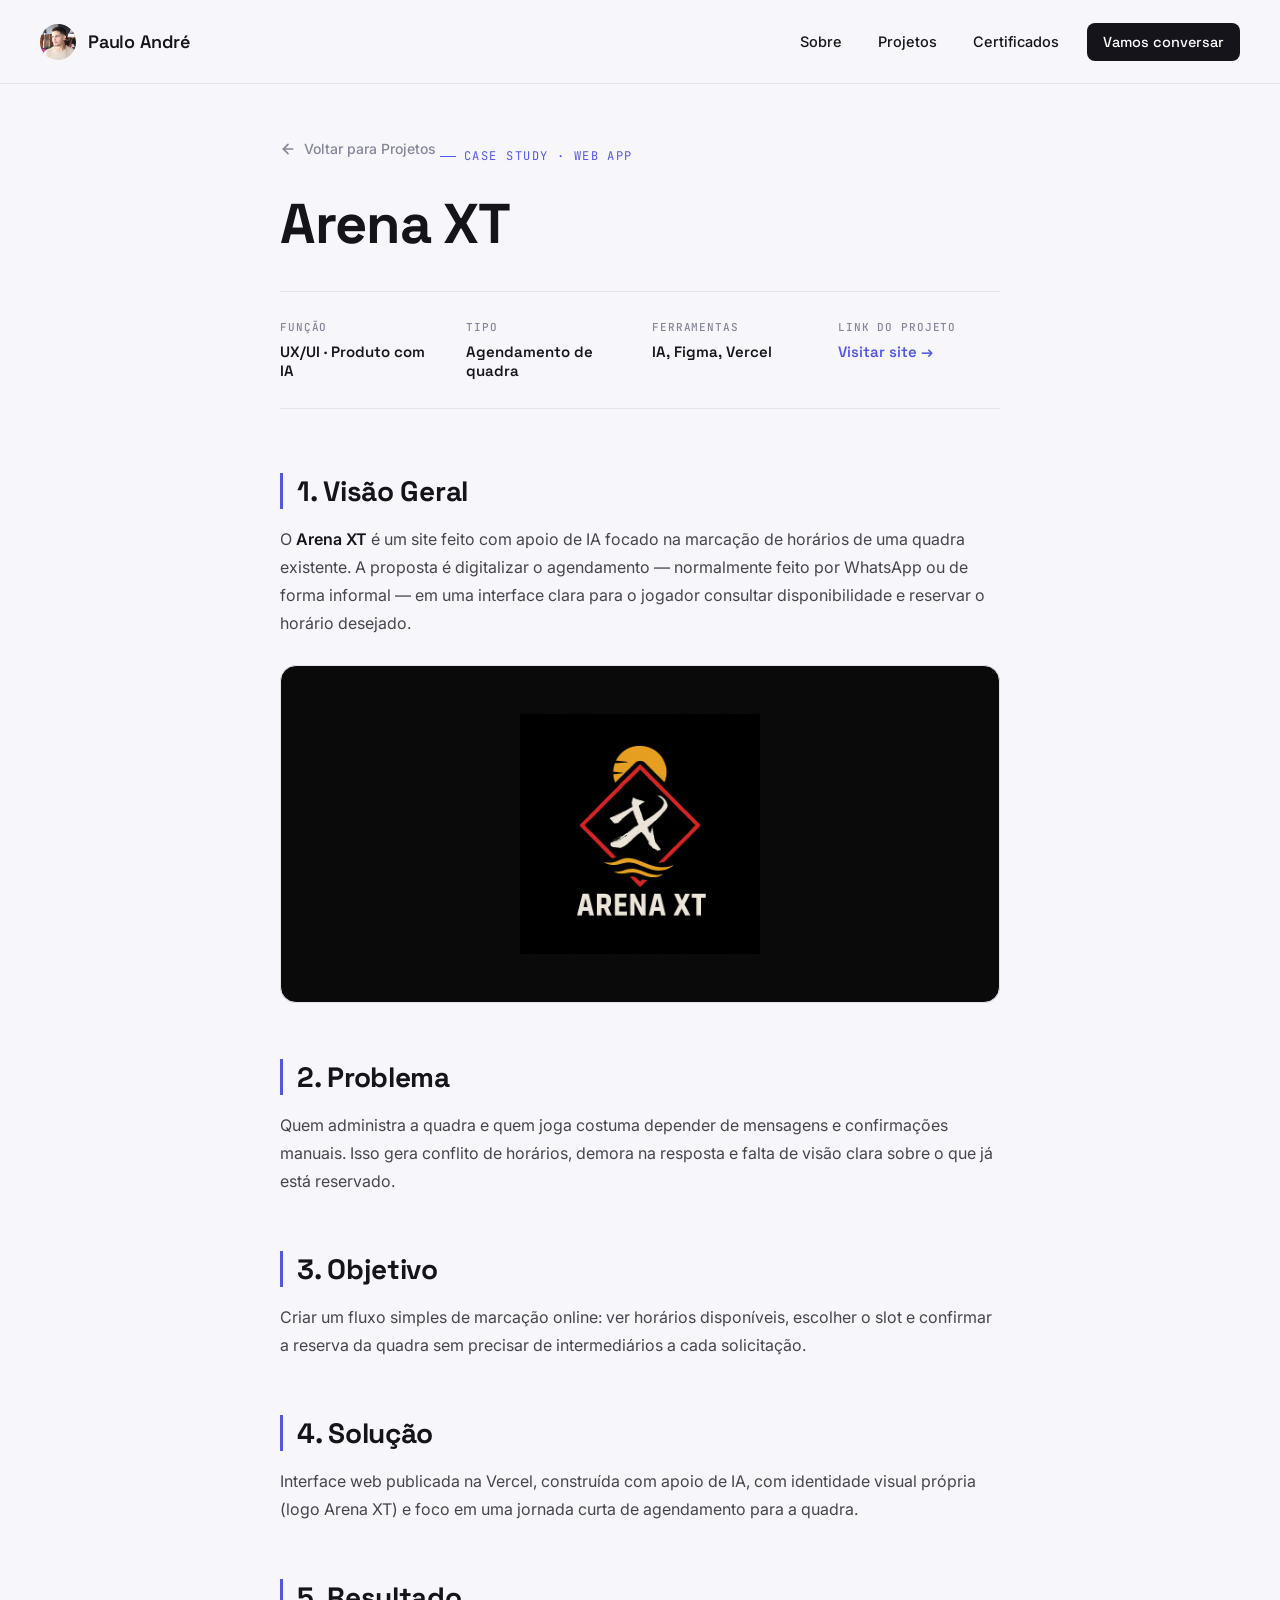
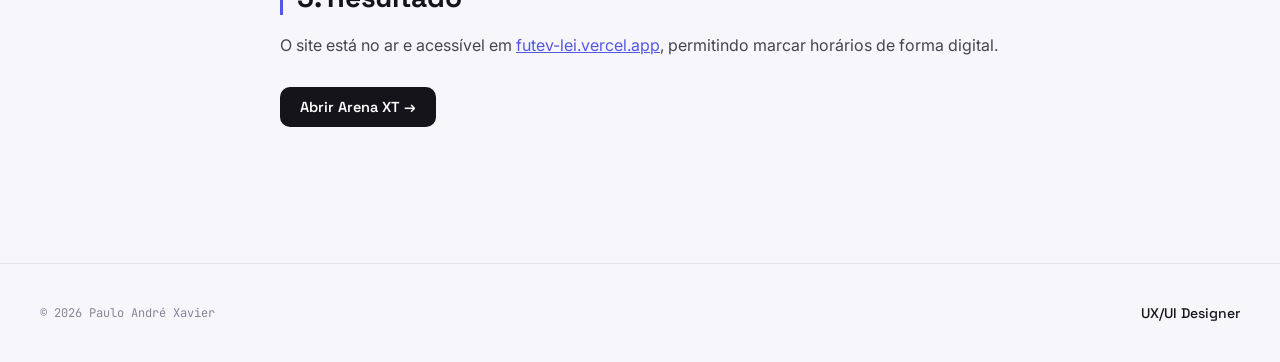
==== commit ccf38392: "fix: centralizar conteudo do case study Arena XT Co-authored-by: Cursor <cursoragent@cursor.com>" ====
--- a/projects/arena-xt.html
+++ b/projects/arena-xt.html
@@ -198,7 +198,7 @@
 
   /* ---------- CASE ---------- */
   .case-wrap{
-    max-width: 1280px;
+    max-width: 800px;
     margin: 0 auto;
     padding: 56px 40px 80px;
   }
@@ -276,7 +276,7 @@
   }
 
   .case-content{
-    max-width: 720px;
+    width: 100%;
   }
   .case-section{
     margin-bottom: 56px;
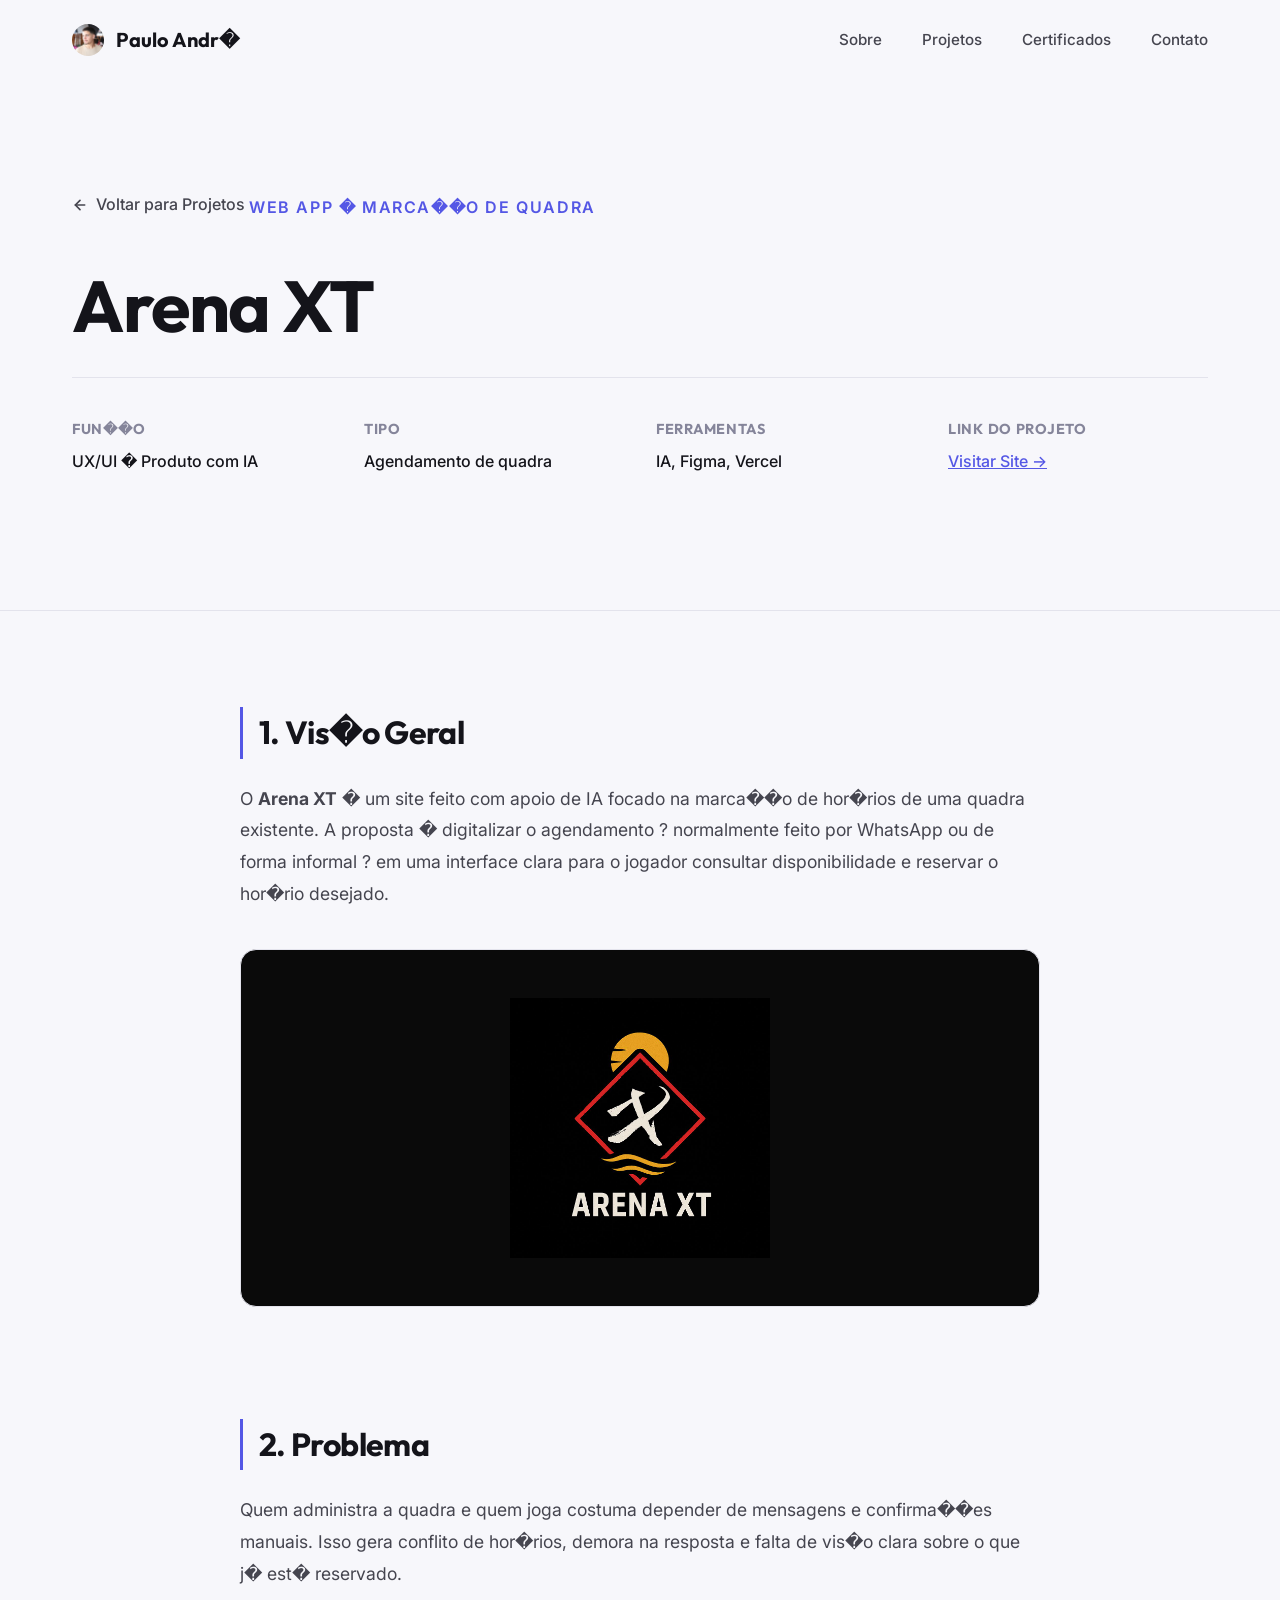
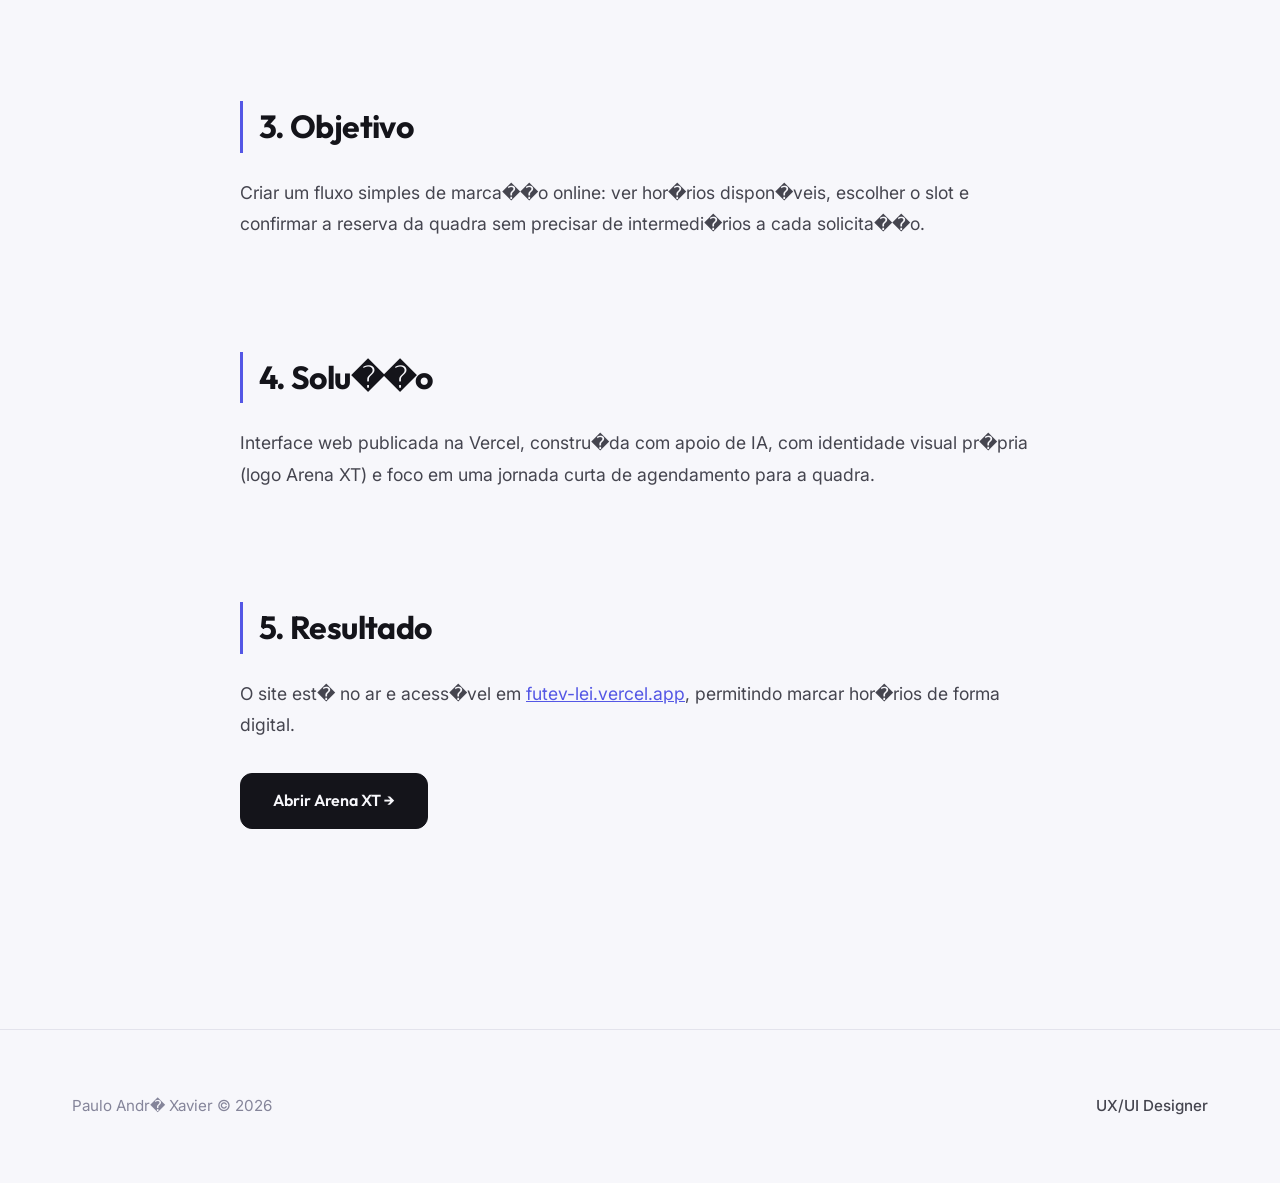
==== commit e39345b1: "fix: restaurar layout original do case e aplicar paleta clara Mantem estrutura do style.css e alinha" ====
--- a/projects/arena-xt.html
+++ b/projects/arena-xt.html
@@ -1,509 +1,134 @@
 <!DOCTYPE html>
 <html lang="pt-BR">
 <head>
-<meta charset="UTF-8">
-<meta name="viewport" content="width=device-width, initial-scale=1.0">
-<meta name="description" content="Case Study: Arena XT - Site de marcação de horários de quadra por Paulo André Xavier.">
-<title>Arena XT | Case Study | Paulo André</title>
-<link rel="preconnect" href="https://fonts.googleapis.com">
-<link href="https://fonts.googleapis.com/css2?family=Space+Grotesk:wght@400;500;600;700&family=Inter:wght@400;500;600&family=JetBrains+Mono:wght@400;500&display=swap" rel="stylesheet">
-<style>
-  :root{
-    --bg: #F7F7FB;
-    --ink: #14141A;
-    --indigo: #5457E5;
-    --indigo-dim: #EDEDFC;
-    --coral: #FF6B4A;
-    --muted: #85859A;
-    --line: #E3E3EC;
-    --white: #FFFFFF;
-    --header-h: 84px;
-  }
-
-  *{ margin:0; padding:0; box-sizing:border-box; }
-  html{ scroll-behavior:smooth; }
-  body{
-    background: var(--bg);
-    color: var(--ink);
-    font-family: 'Inter', sans-serif;
-  }
-  a{ text-decoration:none; color:inherit; }
-
-  /* ---------- HEADER ---------- */
-  .site-header{
-    position: sticky;
-    top: 0;
-    z-index: 100;
-    width: 100%;
-    height: var(--header-h);
-    display:flex;
-    align-items:center;
-    background: rgba(247,247,251,0.7);
-    backdrop-filter: blur(14px);
-    -webkit-backdrop-filter: blur(14px);
-    border-bottom: 1px solid var(--line);
-    transition: box-shadow .3s ease;
-  }
-  .site-header.scrolled{
-    box-shadow: 0 8px 30px rgba(20,20,26,0.06);
-  }
-  .header-inner{
-    width:100%;
-    max-width: 1280px;
-    margin: 0 auto;
-    padding: 0 40px;
-    display:flex;
-    align-items:center;
-    justify-content:space-between;
-    gap: 24px;
-  }
-  .logo-link{
-    display: flex;
-    align-items: center;
-    gap: 12px;
-    flex-shrink: 0;
-  }
-  .logo-img{
-    width: 36px;
-    height: 36px;
-    border-radius: 50%;
-    object-fit: cover;
-    display: block;
-  }
-  .logo-name{
-    font-family:'Space Grotesk', sans-serif;
-    font-size: 18px;
-    font-weight: 600;
-    letter-spacing: -0.01em;
-  }
-  .header-right{
-    display: flex;
-    align-items: center;
-    gap: 8px;
-  }
-  .main-nav{
-    display:flex;
-    align-items:center;
-    gap: 4px;
-  }
-  .main-nav a{
-    position:relative;
-    font-size: 14.5px;
-    font-weight: 500;
-    color: var(--ink);
-    padding: 10px 16px;
-    border-radius: 8px;
-    transition: color .2s ease;
-  }
-  .main-nav a:not(.cta-btn)::after{
-    content:"";
-    position:absolute;
-    left: 16px;
-    right: 16px;
-    bottom: 6px;
-    height: 2px;
-    background: var(--indigo);
-    transform: scaleX(0);
-    transform-origin: left;
-    transition: transform .25s ease;
-  }
-  .main-nav a:not(.cta-btn):hover{ color: var(--indigo); }
-  .main-nav a:not(.cta-btn):hover::after{ transform: scaleX(1); }
-
-  .cta-btn{
-    font-family:'Space Grotesk', sans-serif;
-    font-weight: 600;
-    font-size: 14.5px;
-    color: var(--white);
-    background: var(--ink);
-    padding: 11px 20px;
-    border-radius: 10px;
-    white-space: nowrap;
-    transition: background .2s ease, transform .2s ease;
-    display: inline-flex;
-    align-items: center;
-  }
-  .cta-btn:hover{
-    background: var(--indigo);
-    transform: translateY(-1px);
-    color: var(--white);
-  }
-  .main-nav .cta-btn{
-    margin-left: 8px;
-    color: var(--white);
-  }
-
-  .menu-toggle{
-    display:none;
-    flex-direction:column;
-    justify-content:center;
-    gap: 5px;
-    width: 40px;
-    height: 40px;
-    background:none;
-    border:none;
-    cursor:pointer;
-  }
-  .menu-toggle span{
-    width: 100%;
-    height: 2px;
-    background: var(--ink);
-    transition: transform .25s ease, opacity .25s ease;
-  }
-  .menu-toggle.open span:nth-child(1){ transform: translateY(7px) rotate(45deg); }
-  .menu-toggle.open span:nth-child(2){ opacity:0; }
-  .menu-toggle.open span:nth-child(3){ transform: translateY(-7px) rotate(-45deg); }
-
-  .mobile-nav{
-    position: fixed;
-    inset: var(--header-h) 0 0 0;
-    background: var(--bg);
-    display:flex;
-    flex-direction:column;
-    padding: 32px 40px;
-    gap: 4px;
-    transform: translateY(-8px);
-    opacity: 0;
-    pointer-events: none;
-    transition: opacity .25s ease, transform .25s ease;
-    z-index: 90;
-  }
-  .mobile-nav.open{
-    opacity: 1;
-    transform: translateY(0);
-    pointer-events: auto;
-  }
-  .mobile-nav a:not(.cta-btn){
-    font-family:'Space Grotesk', sans-serif;
-    font-size: 28px;
-    font-weight: 600;
-    padding: 16px 0;
-    border-bottom: 1px solid var(--line);
-  }
-  .mobile-nav .cta-btn{
-    margin-top: 24px;
-    text-align: center;
-    justify-content: center;
-    color: var(--white);
-  }
-
-  @media (max-width: 900px){
-    .main-nav{ display:none; }
-    .menu-toggle{ display:flex; }
-  }
-  @media (max-width: 640px){
-    .header-inner{ padding: 0 20px; }
-    .logo-name{ font-size: 16px; }
-  }
-
-  /* ---------- CASE ---------- */
-  .case-wrap{
-    max-width: 800px;
-    margin: 0 auto;
-    padding: 56px 40px 80px;
-  }
-  .back-link{
-    display: inline-flex;
-    align-items: center;
-    gap: 8px;
-    font-size: 14px;
-    font-weight: 500;
-    color: var(--muted);
-    margin-bottom: 36px;
-    transition: color .2s ease, transform .2s ease;
-  }
-  .back-link:hover{
-    color: var(--indigo);
-    transform: translateX(-3px);
-  }
-
-  .eyebrow{
-    display:inline-flex;
-    align-items:center;
-    gap: 8px;
-    font-family:'JetBrains Mono', monospace;
-    font-size: 12px;
-    letter-spacing: 0.12em;
-    text-transform: uppercase;
-    color: var(--indigo);
-    margin-bottom: 16px;
-  }
-  .eyebrow::before{
-    content:"";
-    width: 16px;
-    height: 1px;
-    background: var(--indigo);
-  }
-
-  .case-title{
-    font-family:'Space Grotesk', sans-serif;
-    font-weight: 700;
-    font-size: clamp(36px, 5vw, 56px);
-    letter-spacing: -0.02em;
-    line-height: 1.1;
-    margin-bottom: 36px;
-  }
-
-  .case-meta{
-    display: grid;
-    grid-template-columns: repeat(4, 1fr);
-    gap: 24px;
-    padding: 28px 0;
-    border-top: 1px solid var(--line);
-    border-bottom: 1px solid var(--line);
-    margin-bottom: 64px;
-  }
-  .meta-item h4{
-    font-family:'JetBrains Mono', monospace;
-    font-size: 11px;
-    letter-spacing: 0.08em;
-    text-transform: uppercase;
-    color: var(--muted);
-    font-weight: 500;
-    margin-bottom: 8px;
-  }
-  .meta-item p{
-    font-family:'Space Grotesk', sans-serif;
-    font-size: 15px;
-    font-weight: 600;
-    color: var(--ink);
-  }
-  .meta-item a{
-    color: var(--indigo);
-  }
-  .meta-item a:hover{
-    text-decoration: underline;
-  }
-
-  .case-content{
-    width: 100%;
-  }
-  .case-section{
-    margin-bottom: 56px;
-  }
-  .case-section-title{
-    font-family:'Space Grotesk', sans-serif;
-    font-weight: 700;
-    font-size: clamp(22px, 2.5vw, 28px);
-    letter-spacing: -0.01em;
-    margin-bottom: 16px;
-    padding-left: 14px;
-    border-left: 3px solid var(--indigo);
-  }
-  .case-text{
-    font-size: 16px;
-    line-height: 1.75;
-    color: #45454F;
-  }
-  .case-text strong{
-    color: var(--ink);
-    font-weight: 600;
-  }
-  .case-text a{
-    color: var(--indigo);
-    text-decoration: underline;
-  }
-
-  .logo-panel{
-    margin-top: 28px;
-    background: #0A0A0A;
-    border: 1px solid var(--line);
-    border-radius: 16px;
-    padding: 48px;
-    display: flex;
-    justify-content: center;
-    align-items: center;
-  }
-  .logo-panel img{
-    max-width: 240px;
-    width: 100%;
-    height: auto;
-    display: block;
-  }
-
-  .case-cta{
-    margin-top: 28px;
-  }
-
-  /* ---------- FOOTER ---------- */
-  .site-footer{
-    border-top: 1px solid var(--line);
-    padding: 40px;
-  }
-  .footer-inner{
-    max-width: 1280px;
-    margin: 0 auto;
-    display: flex;
-    justify-content: space-between;
-    align-items: center;
-    gap: 16px;
-  }
-  .footer-text{
-    font-family: 'JetBrains Mono', monospace;
-    font-size: 12px;
-    color: var(--muted);
-  }
-  .footer-role{
-    font-family: 'Space Grotesk', sans-serif;
-    font-size: 14px;
-    font-weight: 500;
-    color: var(--ink);
-  }
-
-  @media (max-width: 900px){
-    .case-meta{ grid-template-columns: repeat(2, 1fr); }
-  }
-  @media (max-width: 640px){
-    .case-wrap{ padding: 40px 20px 64px; }
-    .case-meta{ grid-template-columns: 1fr; gap: 20px; }
-    .logo-panel{ padding: 32px 24px; }
-    .footer-inner{
-      flex-direction: column;
-      text-align: center;
-    }
-    .site-footer{ padding: 32px 20px; }
-  }
-</style>
+    <meta charset="UTF-8">
+    <meta name="viewport" content="width=device-width, initial-scale=1.0">
+    <meta name="description" content="Case Study: Arena XT - Site de marca��o de hor�rios de quadra por Paulo Andr� Xavier.">
+    <title>Arena XT | Case Study | Paulo Andr�</title>
+    
+    <link rel="stylesheet" href="../style.css">
 </head>
 <body>
 
-<header class="site-header" id="siteHeader">
-  <div class="header-inner">
-    <a href="../index.html" class="logo-link">
-      <img src="../assets/paulo-andre.png" alt="Paulo André" class="logo-img">
-      <span class="logo-name">Paulo André</span>
-    </a>
+    <header class="header scrolled" id="header">
+        <div class="container header-container">
+            <a href="../index.html" class="logo-link">
+                <img src="../assets/paulo-andre.png" alt="Paulo Andr�" class="logo-img">
+                <span>Paulo Andr�</span>
+            </a>
+            <nav class="nav">
+                <ul class="nav-list">
+                    <li><a href="../index.html#sobre" class="nav-link">Sobre</a></li>
+                    <li><a href="../index.html#projetos" class="nav-link">Projetos</a></li>
+                    <li><a href="../index.html#certificados" class="nav-link">Certificados</a></li>
+                    <li><a href="../index.html#contato" class="nav-link">Contato</a></li>
+                </ul>
+            </nav>
+        </div>
+    </header>
 
-    <div class="header-right">
-      <nav class="main-nav">
-        <a href="../index.html#sobre">Sobre</a>
-        <a href="../index.html#projetos">Projetos</a>
-        <a href="../index.html#certificados">Certificados</a>
-        <a href="../index.html#contato" class="cta-btn">Vamos conversar</a>
-      </nav>
-      <button class="menu-toggle" id="menuToggle" aria-label="Abrir menu" aria-expanded="false">
-        <span></span><span></span><span></span>
-      </button>
-    </div>
-  </div>
-</header>
+    <main>
+        
+        <section class="case-hero">
+            <div class="container">
+                <a href="../index.html#projetos" class="back-link">
+                    <svg width="16" height="16" viewBox="0 0 24 24" fill="none" stroke="currentColor" stroke-width="2.5" stroke-linecap="round" stroke-linejoin="round"><line x1="19" y1="12" x2="5" y2="12"></line><polyline points="12 19 5 12 12 5"></polyline></svg>
+                    Voltar para Projetos
+                </a>
+                
+                <span class="case-category">Web App � Marca��o de Quadra</span>
+                <h1 class="case-title">Arena XT</h1>
+                
+                <div class="case-meta">
+                    <div class="meta-item">
+                        <h4>Fun��o</h4>
+                        <p>UX/UI � Produto com IA</p>
+                    </div>
+                    <div class="meta-item">
+                        <h4>Tipo</h4>
+                        <p>Agendamento de quadra</p>
+                    </div>
+                    <div class="meta-item">
+                        <h4>Ferramentas</h4>
+                        <p>IA, Figma, Vercel</p>
+                    </div>
+                    <div class="meta-item">
+                        <h4>Link do Projeto</h4>
+                        <p><a href="https://futev-lei.vercel.app/" target="_blank" rel="noopener noreferrer" style="text-decoration: underline; color: var(--accent-color);">Visitar Site &rarr;</a></p>
+                    </div>
+                </div>
+            </div>
+        </section>
 
-<nav class="mobile-nav" id="mobileNav">
-  <a href="../index.html#sobre">Sobre</a>
-  <a href="../index.html#projetos">Projetos</a>
-  <a href="../index.html#certificados">Certificados</a>
-  <a href="../index.html#contato" class="cta-btn">Vamos conversar</a>
-</nav>
+        <section class="case-body" style="padding-top: 0;">
+            <div class="container">
+                <div class="case-content-wrapper">
+                    
+                    <div class="case-section reveal">
+                        <h2 class="case-section-title">1. Vis�o Geral</h2>
+                        <p class="case-text">
+                            O <strong>Arena XT</strong> � um site feito com apoio de IA focado na marca��o de hor�rios de uma quadra existente.
+                            A proposta � digitalizar o agendamento ? normalmente feito por WhatsApp ou de forma informal ?
+                            em uma interface clara para o jogador consultar disponibilidade e reservar o hor�rio desejado.
+                        </p>
+                        <div style="margin-top: 2.5rem; background: #0A0A0A; border: 1px solid var(--border-color); border-radius: 16px; padding: 3rem; display: flex; justify-content: center; align-items: center;">
+                            <img src="../assets/arena-xt-logo.png" alt="Logo Arena XT" style="max-width: 260px; width: 100%; height: auto;">
+                        </div>
+                    </div>
 
-<main class="case-wrap">
-  <a href="../index.html#projetos" class="back-link">
-    <svg width="16" height="16" viewBox="0 0 24 24" fill="none" stroke="currentColor" stroke-width="2.5" stroke-linecap="round" stroke-linejoin="round"><line x1="19" y1="12" x2="5" y2="12"></line><polyline points="12 19 5 12 12 5"></polyline></svg>
-    Voltar para Projetos
-  </a>
+                    <div class="case-section reveal">
+                        <h2 class="case-section-title">2. Problema</h2>
+                        <p class="case-text">
+                            Quem administra a quadra e quem joga costuma depender de mensagens e confirma��es manuais.
+                            Isso gera conflito de hor�rios, demora na resposta e falta de vis�o clara sobre o que j� est� reservado.
+                        </p>
+                    </div>
 
-  <span class="eyebrow">Case Study · Web App</span>
-  <h1 class="case-title">Arena XT</h1>
+                    <div class="case-section reveal">
+                        <h2 class="case-section-title">3. Objetivo</h2>
+                        <p class="case-text">
+                            Criar um fluxo simples de marca��o online: ver hor�rios dispon�veis, escolher o slot e confirmar
+                            a reserva da quadra sem precisar de intermedi�rios a cada solicita��o.
+                        </p>
+                    </div>
 
-  <div class="case-meta">
-    <div class="meta-item">
-      <h4>Função</h4>
-      <p>UX/UI · Produto com IA</p>
-    </div>
-    <div class="meta-item">
-      <h4>Tipo</h4>
-      <p>Agendamento de quadra</p>
-    </div>
-    <div class="meta-item">
-      <h4>Ferramentas</h4>
-      <p>IA, Figma, Vercel</p>
-    </div>
-    <div class="meta-item">
-      <h4>Link do Projeto</h4>
-      <p><a href="https://futev-lei.vercel.app/" target="_blank" rel="noopener noreferrer">Visitar site →</a></p>
-    </div>
-  </div>
+                    <div class="case-section reveal">
+                        <h2 class="case-section-title">4. Solu��o</h2>
+                        <p class="case-text">
+                            Interface web publicada na Vercel, constru�da com apoio de IA, com identidade visual pr�pria
+                            (logo Arena XT) e foco em uma jornada curta de agendamento para a quadra.
+                        </p>
+                    </div>
 
-  <div class="case-content">
-    <div class="case-section">
-      <h2 class="case-section-title">1. Visão Geral</h2>
-      <p class="case-text">
-        O <strong>Arena XT</strong> é um site feito com apoio de IA focado na marcação de horários de uma quadra existente.
-        A proposta é digitalizar o agendamento — normalmente feito por WhatsApp ou de forma informal —
-        em uma interface clara para o jogador consultar disponibilidade e reservar o horário desejado.
-      </p>
-      <div class="logo-panel">
-        <img src="../assets/arena-xt-logo.png" alt="Logo Arena XT">
-      </div>
-    </div>
+                    <div class="case-section reveal">
+                        <h2 class="case-section-title">5. Resultado</h2>
+                        <p class="case-text">
+                            O site est� no ar e acess�vel em
+                            <a href="https://futev-lei.vercel.app/" target="_blank" rel="noopener noreferrer" style="color: var(--accent-color); text-decoration: underline;">futev-lei.vercel.app</a>,
+                            permitindo marcar hor�rios de forma digital.
+                        </p>
+                        <div style="margin-top: 2rem;">
+                            <a href="https://futev-lei.vercel.app/" target="_blank" rel="noopener noreferrer" class="btn btn-primary">Abrir Arena XT &rarr;</a>
+                        </div>
+                    </div>
 
-    <div class="case-section">
-      <h2 class="case-section-title">2. Problema</h2>
-      <p class="case-text">
-        Quem administra a quadra e quem joga costuma depender de mensagens e confirmações manuais.
-        Isso gera conflito de horários, demora na resposta e falta de visão clara sobre o que já está reservado.
-      </p>
-    </div>
+                </div>
+            </div>
+        </section>
 
-    <div class="case-section">
-      <h2 class="case-section-title">3. Objetivo</h2>
-      <p class="case-text">
-        Criar um fluxo simples de marcação online: ver horários disponíveis, escolher o slot e confirmar
-        a reserva da quadra sem precisar de intermediários a cada solicitação.
-      </p>
-    </div>
+    </main>
 
-    <div class="case-section">
-      <h2 class="case-section-title">4. Solução</h2>
-      <p class="case-text">
-        Interface web publicada na Vercel, construída com apoio de IA, com identidade visual própria
-        (logo Arena XT) e foco em uma jornada curta de agendamento para a quadra.
-      </p>
-    </div>
+    <footer class="footer">
+        <div class="container footer-container">
+            <div class="footer-text">
+                Paulo Andr� Xavier &copy; 2026
+            </div>
+            <div class="footer-designer">
+                UX/UI Designer
+            </div>
+        </div>
+    </footer>
 
-    <div class="case-section">
-      <h2 class="case-section-title">5. Resultado</h2>
-      <p class="case-text">
-        O site está no ar e acessível em
-        <a href="https://futev-lei.vercel.app/" target="_blank" rel="noopener noreferrer">futev-lei.vercel.app</a>,
-        permitindo marcar horários de forma digital.
-      </p>
-      <div class="case-cta">
-        <a href="https://futev-lei.vercel.app/" target="_blank" rel="noopener noreferrer" class="cta-btn">Abrir Arena XT →</a>
-      </div>
-    </div>
-  </div>
-</main>
-
-<footer class="site-footer">
-  <div class="footer-inner">
-    <p class="footer-text">© 2026 Paulo André Xavier</p>
-    <p class="footer-role">UX/UI Designer</p>
-  </div>
-</footer>
-
-<script>
-  const header = document.getElementById('siteHeader');
-  const toggle = document.getElementById('menuToggle');
-  const mobileNav = document.getElementById('mobileNav');
-
-  window.addEventListener('scroll', () => {
-    header.classList.toggle('scrolled', window.scrollY > 8);
-  });
-
-  toggle.addEventListener('click', () => {
-    const isOpen = toggle.classList.toggle('open');
-    mobileNav.classList.toggle('open', isOpen);
-    toggle.setAttribute('aria-expanded', isOpen);
-    document.body.style.overflow = isOpen ? 'hidden' : '';
-  });
-
-  mobileNav.querySelectorAll('a').forEach(link => {
-    link.addEventListener('click', () => {
-      toggle.classList.remove('open');
-      mobileNav.classList.remove('open');
-      document.body.style.overflow = '';
-    });
-  });
-</script>
+    <script src="../main.js"></script>
 </body>
 </html>
--- a/style.css
+++ b/style.css
@@ -0,0 +1,1288 @@
+@import url('https://fonts.googleapis.com/css2?family=Inter:wght@300;400;500;600&family=Outfit:wght@400;500;600;700;800&display=swap');
+
+/* --- DESIGN SYSTEM TOKENS --- */
+:root {
+    --bg-color: #F7F7FB;
+    --surface-color: #FFFFFF;
+    --surface-hover: #F0F0F6;
+    
+    /* Borders */
+    --border-color: #E3E3EC;
+    --border-hover: #D0D0DC;
+    --border-active: rgba(84, 87, 229, 0.35);
+    
+    /* Typography */
+    --text-primary: #14141A;
+    --text-secondary: #45454F;
+    --text-muted: #85859A;
+    --font-heading: 'Outfit', sans-serif;
+    --font-body: 'Inter', sans-serif;
+    
+    /* Accents */
+    --accent-color: #5457E5;
+    --accent-color-rgb: 84, 87, 229;
+    --accent-gradient: linear-gradient(135deg, #5457E5 0%, #6B6EF0 100%);
+    --accent-glow: 0 0 30px rgba(84, 87, 229, 0.12);
+    
+    /* Transitions & Shadows */
+    --transition-smooth: all 0.4s cubic-bezier(0.16, 1, 0.3, 1);
+    --transition-quick: all 0.2s cubic-bezier(0.16, 1, 0.3, 1);
+    --card-shadow: 0 10px 30px -15px rgba(20, 20, 26, 0.08);
+    --card-shadow-hover: 0 20px 40px -20px rgba(84, 87, 229, 0.12);
+}
+
+/* --- RESET & BASIC STYLES --- */
+* {
+    margin: 0;
+    padding: 0;
+    box-sizing: border-box;
+}
+
+html {
+    scroll-behavior: smooth;
+    background-color: var(--bg-color);
+}
+
+body {
+    background-color: var(--bg-color);
+    color: var(--text-secondary);
+    font-family: var(--font-body);
+    line-height: 1.6;
+    overflow-x: hidden;
+    -webkit-font-smoothing: antialiased;
+}
+
+h1, h2, h3, h4, h5, h6 {
+    color: var(--text-primary);
+    font-family: var(--font-heading);
+    font-weight: 700;
+    letter-spacing: -0.02em;
+}
+
+a {
+    color: inherit;
+    text-decoration: none;
+    transition: var(--transition-quick);
+}
+
+ul {
+    list-style: none;
+}
+
+img {
+    max-width: 100%;
+    height: auto;
+    display: block;
+}
+
+/* --- LAYOUT UTILITIES --- */
+.container {
+    width: 100%;
+    max-width: 1200px;
+    margin: 0 auto;
+    padding: 0 2rem;
+}
+
+section {
+    padding: 6.5rem 0;
+}
+
+/* --- NAVIGATION BAR --- */
+.header {
+    position: fixed;
+    top: 0;
+    left: 0;
+    width: 100%;
+    z-index: 100;
+    border-bottom: 1px solid transparent;
+    transition: var(--transition-smooth);
+}
+
+.header.scrolled {
+    background: rgba(247, 247, 251, 0.85);
+    backdrop-filter: blur(16px);
+    -webkit-backdrop-filter: blur(16px);
+    border-bottom: 1px solid var(--border-color);
+}
+
+.header-container {
+    display: flex;
+    justify-content: space-between;
+    align-items: center;
+    height: 5rem;
+}
+
+.logo-link {
+    display: flex;
+    align-items: center;
+    gap: 0.75rem;
+    font-family: var(--font-heading);
+    font-size: 1.25rem;
+    font-weight: 700;
+    color: var(--text-primary);
+}
+
+.logo-img {
+    height: 2rem;
+    width: 2rem;
+    object-fit: cover;
+    border-radius: 50%;
+}
+
+.nav-list {
+    display: flex;
+    gap: 2.5rem;
+}
+
+.nav-link {
+    font-size: 0.95rem;
+    font-weight: 500;
+    color: var(--text-secondary);
+    position: relative;
+    padding: 0.5rem 0;
+}
+
+.nav-link:hover {
+    color: var(--text-primary);
+}
+
+.nav-link::after {
+    content: '';
+    position: absolute;
+    bottom: 0;
+    left: 0;
+    width: 0;
+    height: 2px;
+    background: var(--accent-gradient);
+    transition: var(--transition-smooth);
+}
+
+.nav-link:hover::after {
+    width: 100%;
+}
+
+.mobile-menu-toggle {
+    display: none;
+    background: none;
+    border: none;
+    cursor: pointer;
+    padding: 0.5rem;
+}
+
+.mobile-menu-toggle span {
+    display: block;
+    width: 24px;
+    height: 2px;
+    background: var(--text-primary);
+    margin: 5px 0;
+    transition: var(--transition-quick);
+}
+
+/* --- HERO SECTION --- */
+.hero-container {
+    display: grid;
+    grid-template-columns: 1.2fr 0.8fr;
+    align-items: center;
+    gap: 4rem;
+    min-height: 85vh;
+    padding-top: 6.5rem;
+    padding-bottom: 4.5rem;
+}
+
+.hero-content {
+    display: flex;
+    flex-direction: inline;
+    flex-wrap: wrap;
+    align-content: center;
+}
+
+.hero-subtitle {
+    font-size: 1.25rem;
+    font-weight: 500;
+    color: var(--accent-color);
+    letter-spacing: 0.1em;
+    text-transform: uppercase;
+    margin-bottom: 1rem;
+    background: var(--accent-gradient);
+    -webkit-background-clip: text;
+    -webkit-text-fill-color: transparent;
+}
+
+.hero-title {
+    font-size: clamp(3rem, 7vw, 5rem);
+    line-height: 1.1;
+    margin-bottom: 1.5rem;
+    font-weight: 800;
+    color: var(--text-primary);
+}
+
+.hero-description {
+    font-size: clamp(1.1rem, 2vw, 1.35rem);
+    color: var(--text-secondary);
+    max-width: 540px;
+    margin-bottom: 2.5rem;
+    font-weight: 400;
+}
+
+.hero-actions {
+    display: flex;
+    gap: 1.5rem;
+}
+
+/* BUTTONS */
+.btn {
+    display: inline-flex;
+    align-items: center;
+    justify-content: center;
+    padding: 0.9rem 2rem;
+    font-family: var(--font-heading);
+    font-size: 1rem;
+    font-weight: 600;
+    border-radius: 12px;
+    transition: var(--transition-smooth);
+    cursor: pointer;
+}
+
+.btn-primary {
+    background: var(--text-primary);
+    color: var(--bg-color);
+    border: 1px solid var(--text-primary);
+}
+
+.btn-primary:hover {
+    background: transparent;
+    color: var(--text-primary);
+    box-shadow: 0 0 20px rgba(255, 255, 255, 0.1);
+}
+
+.btn-secondary {
+    background: transparent;
+    color: var(--text-primary);
+    border: 1px solid var(--border-color);
+}
+
+.btn-secondary:hover {
+    border-color: var(--text-primary);
+    background: rgba(255, 255, 255, 0.02);
+}
+
+/* PROFILE IMAGE AREA */
+.hero-image-wrapper {
+    position: relative;
+    display: flex;
+    justify-content: center;
+    align-items: center;
+}
+
+.profile-glow {
+    position: absolute;
+    width: 110%;
+    height: 110%;
+    border-radius: 50%;
+    background: var(--accent-gradient);
+    filter: blur(40px);
+    opacity: 0.15;
+    z-index: 0;
+    animation: rotateGlow 15s linear infinite;
+}
+
+.profile-frame {
+    position: relative;
+    width: 320px;
+    height: 320px;
+    border-radius: 50%;
+    padding: 3px;
+    background: var(--border-color);
+    transition: var(--transition-smooth);
+    z-index: 1;
+}
+
+.profile-frame:hover {
+    background: var(--accent-gradient);
+    transform: scale(1.02);
+    box-shadow: var(--accent-glow);
+}
+
+.profile-image {
+    width: 100%;
+    height: 100%;
+    object-fit: cover;
+    border-radius: 50%;
+    background-color: var(--surface-color);
+}
+
+/* --- SOBRE MIM --- */
+.about-grid {
+    display: grid;
+    grid-template-columns: 0.6fr 1.4fr;
+    gap: 4rem;
+}
+
+.section-label {
+    font-size: 1.1rem;
+    font-weight: 500;
+    color: var(--text-primary);
+    text-transform: uppercase;
+    letter-spacing: 0.05em;
+    position: relative;
+}
+
+.about-text {
+    font-size: clamp(1.2rem, 3vw, 1.8rem);
+    line-height: 1.5;
+    color: var(--text-primary);
+    font-weight: 400;
+}
+
+/* --- HABILIDADES --- */
+.section-header {
+    margin-bottom: 4rem;
+    text-align: left;
+}
+
+.section-title {
+    font-size: clamp(2rem, 4vw, 3rem);
+    font-weight: 700;
+}
+
+.skills-grid {
+    display: grid;
+    grid-template-columns: repeat(4, 1fr);
+    gap: 1.5rem;
+}
+
+.skill-card {
+    background: var(--surface-color);
+    border: 1px solid var(--border-color);
+    padding: 2.5rem 2rem;
+    border-radius: 16px;
+    box-shadow: var(--card-shadow);
+    transition: var(--transition-smooth);
+    position: relative;
+    overflow: hidden;
+}
+
+.skill-card::before {
+    content: '';
+    position: absolute;
+    top: 0;
+    left: 0;
+    width: 100%;
+    height: 100%;
+    background: radial-gradient(800px circle at var(--mouse-x, 0) var(--mouse-y, 0), rgba(255,255,255,0.06), transparent 40%);
+    opacity: 0;
+    transition: opacity 0.5s;
+    pointer-events: none;
+    z-index: 1;
+}
+
+.skill-card:hover::before {
+    opacity: 1;
+}
+
+.skill-card:hover {
+    transform: translateY(-4px);
+    border-color: var(--border-hover);
+    background: var(--surface-hover);
+    box-shadow: var(--card-shadow-hover);
+}
+
+.skill-title {
+    font-size: 1.25rem;
+    font-weight: 600;
+    margin-bottom: 0.75rem;
+}
+
+/* --- PROJETOS SELECIONADOS --- */
+.projects-list {
+    display: flex;
+    flex-direction: column;
+    gap: 3rem;
+}
+
+.project-card {
+    display: grid;
+    grid-template-columns: 1fr 1fr;
+    background: var(--surface-color);
+    border: 1px solid var(--border-color);
+    border-radius: 24px;
+    overflow: hidden;
+    transition: var(--transition-smooth);
+    box-shadow: var(--card-shadow);
+}
+
+.project-card:hover {
+    border-color: var(--border-hover);
+    background: var(--surface-hover);
+    transform: translateY(-4px);
+    box-shadow: var(--card-shadow-hover);
+}
+
+.project-info {
+    padding: 4.5rem;
+    display: flex;
+    flex-direction: column;
+    justify-content: center;
+}
+
+.project-category {
+    font-size: 0.9rem;
+    font-weight: 600;
+    text-transform: uppercase;
+    letter-spacing: 0.1em;
+    color: var(--accent-color);
+    margin-bottom: 1rem;
+    white-space: nowrap;
+    overflow: hidden;
+    text-overflow: ellipsis;
+}
+
+.project-name {
+    font-size: clamp(2rem, 3.5vw, 2.75rem);
+    margin-bottom: 1.25rem;
+}
+
+.project-desc {
+    color: var(--text-secondary);
+    margin-bottom: 2rem;
+    font-size: 1.05rem;
+    line-height: 1.6;
+    display: -webkit-box;
+    -webkit-line-clamp: 2;
+    -webkit-box-orient: vertical;
+    overflow: hidden;
+}
+
+.project-techs {
+    display: flex;
+    flex-wrap: wrap;
+    gap: 0.75rem;
+    margin-bottom: 2.5rem;
+}
+
+.tech-tag {
+    background: rgba(255, 255, 255, 0.04);
+    border: 1px solid var(--border-color);
+    color: var(--text-primary);
+    padding: 0.4rem 1rem;
+    border-radius: 20px;
+    font-size: 0.85rem;
+    font-weight: 500;
+}
+
+.project-card:hover .tech-tag {
+    border-color: var(--border-hover);
+}
+
+/* Visual Side of the Project Card */
+.project-visual {
+    background: linear-gradient(135deg, rgba(255,255,255,0.01) 0%, rgba(255,255,255,0.03) 100%);
+    display: flex;
+    justify-content: center;
+    align-items: center;
+    position: relative;
+    overflow: hidden;
+    border-left: 1px solid var(--border-color);
+}
+
+.project-card:hover .project-visual {
+    border-left-color: var(--border-hover);
+}
+
+/* Visual indicators per project */
+.venobank-bg {
+    background: radial-gradient(circle at 80% 20%, rgba(99, 102, 241, 0.15) 0%, transparent 60%);
+}
+.arena-bg {
+    background: radial-gradient(circle at 80% 20%, rgba(168, 85, 247, 0.15) 0%, transparent 60%);
+}
+.nexus-bg {
+    background: radial-gradient(circle at 80% 20%, rgba(59, 130, 246, 0.15) 0%, transparent 60%);
+}
+
+.mockup-container {
+    width: 80%;
+    height: 70%;
+    background: rgba(255, 255, 255, 0.02);
+    border: 1px solid rgba(255, 255, 255, 0.05);
+    border-radius: 16px 16px 0 0;
+    transform: translateY(15%) scale(1);
+    transition: var(--transition-smooth);
+    display: flex;
+    justify-content: center;
+    align-items: center;
+    box-shadow: 0 -10px 40px rgba(0,0,0,0.5);
+    position: relative;
+    overflow: hidden;
+}
+
+/* Subtle gradient overlay to blend the image into the card */
+.mockup-container::after {
+    content: '';
+    position: absolute;
+    top: 0;
+    left: 0;
+    width: 100%;
+    height: 100%;
+    background: linear-gradient(to bottom, rgba(10, 10, 10, 0) 50%, rgba(10, 10, 10, 0.45) 100%);
+    pointer-events: none;
+    z-index: 2;
+    transition: var(--transition-smooth);
+}
+
+.project-card:hover .mockup-container {
+    transform: translateY(8%) scale(1.04);
+    background: rgba(255, 255, 255, 0.04);
+    border-color: rgba(255, 255, 255, 0.1);
+}
+
+.mockup-image {
+    width: 100%;
+    height: 100%;
+    object-fit: cover;
+    object-position: top center;
+    border-radius: inherit;
+    display: block;
+    transition: var(--transition-smooth);
+    z-index: 1;
+}
+
+.project-card:hover .mockup-image {
+    transform: scale(1.06);
+}
+
+/* Specific overrides for Arena XT logo card to prevent cropping */
+.arena-bg .mockup-container {
+    background: #FFFFFF;
+    border-color: rgba(0, 0, 0, 0.08);
+}
+
+.arena-bg .mockup-image {
+    object-fit: contain;
+    padding: 1.5rem;
+    background: #FFFFFF;
+}
+
+.arena-bg .mockup-container::after {
+    background: linear-gradient(to bottom, rgba(255, 255, 255, 0) 60%, rgba(10, 10, 10, 0.15) 100%);
+}
+
+/* Nexus: portrait mockup — contain to show full phone interface */
+.nexus-bg .mockup-image {
+    object-fit: contain;
+    object-position: top center;
+    background: transparent;
+}
+
+.mockup-inner {
+    width: 90%;
+    height: 90%;
+    display: flex;
+    flex-direction: column;
+    justify-content: center;
+    align-items: center;
+}
+
+.mockup-logo {
+    font-family: var(--font-heading);
+    font-size: 2rem;
+    font-weight: 800;
+    color: var(--text-primary);
+    margin-bottom: 0.5rem;
+    text-shadow: 0 0 10px rgba(255,255,255,0.1);
+}
+
+.mockup-text {
+    font-size: 0.9rem;
+    color: var(--text-muted);
+}
+
+/* --- CASE STUDY DETAIL PAGES --- */
+.case-hero {
+    padding-top: 12rem;
+    padding-bottom: 6rem;
+    border-bottom: 1px solid var(--border-color);
+}
+
+.back-link {
+    display: inline-flex;
+    align-items: center;
+    gap: 0.5rem;
+    font-weight: 500;
+    color: var(--text-secondary);
+    margin-bottom: 3rem;
+}
+
+.back-link:hover {
+    color: var(--text-primary);
+    transform: translateX(-4px);
+}
+
+.case-category {
+    font-size: 1rem;
+    font-weight: 600;
+    text-transform: uppercase;
+    letter-spacing: 0.1em;
+    color: var(--accent-color);
+    margin-bottom: 1.5rem;
+}
+
+.case-title {
+    font-size: clamp(3rem, 6vw, 4.5rem);
+    line-height: 1.1;
+    margin-bottom: 2rem;
+}
+
+.case-meta {
+    display: grid;
+    grid-template-columns: repeat(4, 1fr);
+    gap: 2rem;
+    padding: 2.5rem 0;
+    border-top: 1px solid var(--border-color);
+}
+
+.meta-item h4 {
+    font-size: 0.9rem;
+    text-transform: uppercase;
+    letter-spacing: 0.05em;
+    color: var(--text-muted);
+    margin-bottom: 0.5rem;
+}
+
+.meta-item p {
+    color: var(--text-primary);
+    font-weight: 500;
+}
+
+/* Case study sections layout */
+.case-content-wrapper {
+    max-width: 800px;
+    margin: 0 auto;
+    padding: 6rem 0;
+}
+
+.case-section {
+    margin-bottom: 7rem;
+}
+
+.case-section:last-child {
+    margin-bottom: 0;
+}
+
+.case-section-title {
+    font-size: 2rem;
+    margin-bottom: 1.5rem;
+    border-left: 3px solid var(--accent-color);
+    padding-left: 1rem;
+}
+
+.case-text {
+    font-size: 1.1rem;
+    line-height: 1.8;
+    color: var(--text-secondary);
+    margin-bottom: 2rem;
+}
+
+.case-list {
+    margin-left: 1.5rem;
+    margin-bottom: 2rem;
+}
+
+.case-list li {
+    list-style-type: square;
+    margin-bottom: 0.75rem;
+    color: var(--text-secondary);
+}
+
+.case-embed-placeholder {
+    width: 100%;
+    aspect-ratio: 16/9;
+    background: var(--surface-color);
+    border: 1px dashed var(--border-color);
+    border-radius: 16px;
+    display: flex;
+    flex-direction: column;
+    justify-content: center;
+    align-items: center;
+    margin-top: 2.5rem;
+    transition: var(--transition-smooth);
+}
+
+.case-embed-placeholder:hover {
+    border-color: var(--border-hover);
+    background: var(--surface-hover);
+}
+
+.embed-icon {
+    font-size: 2rem;
+    color: var(--text-muted);
+    margin-bottom: 1rem;
+}
+
+.embed-label {
+    font-weight: 500;
+    color: var(--text-primary);
+    margin-bottom: 0.25rem;
+}
+
+.embed-sub {
+    font-size: 0.85rem;
+    color: var(--text-muted);
+}
+
+/* --- CONTATO SECTION --- */
+.contact-container {
+    text-align: center;
+    max-width: 800px;
+    margin: 0 auto;
+    display: flex;
+    flex-direction: column;
+    align-items: center;
+}
+
+.contact-title {
+    font-size: clamp(2.5rem, 6vw, 4.5rem);
+    line-height: 1.1;
+    margin-bottom: 2rem;
+    color: var(--text-primary);
+    font-weight: 800;
+}
+
+.contact-email {
+    font-size: clamp(1.5rem, 3.5vw, 2.5rem);
+    font-weight: 700;
+    color: var(--text-primary);
+    margin-bottom: 3rem;
+    display: inline-block;
+    background: var(--accent-gradient);
+    -webkit-background-clip: text;
+    -webkit-text-fill-color: transparent;
+    transition: var(--transition-quick);
+}
+
+.contact-email:hover {
+    opacity: 0.8;
+    text-shadow: var(--accent-glow);
+}
+
+.social-links {
+    display: flex;
+    gap: 1.5rem;
+}
+
+.social-btn {
+    display: inline-flex;
+    align-items: center;
+    justify-content: center;
+    width: 3.5rem;
+    height: 3.5rem;
+    background: var(--surface-color);
+    border: 1px solid var(--border-color);
+    border-radius: 50%;
+    color: var(--text-primary);
+    font-size: 1.25rem;
+    transition: var(--transition-smooth);
+}
+
+.social-btn:hover {
+    border-color: var(--border-hover);
+    background: var(--surface-hover);
+    transform: translateY(-4px);
+    color: var(--accent-color);
+    box-shadow: var(--accent-glow);
+}
+
+/* --- FOOTER --- */
+.footer {
+    border-top: 1px solid var(--border-color);
+    padding: 4rem 0;
+}
+
+.footer-container {
+    display: flex;
+    justify-content: space-between;
+    align-items: center;
+}
+
+.footer-text {
+    font-size: 0.95rem;
+    color: var(--text-muted);
+}
+
+.footer-designer {
+    font-size: 0.95rem;
+    font-weight: 500;
+    color: var(--text-secondary);
+}
+
+/* --- ANIMATIONS & INTERACTIVE STATES --- */
+@keyframes rotateGlow {
+    0% { transform: rotate(0deg); }
+    100% { transform: rotate(360deg); }
+}
+
+/* Reveal on scroll styling */
+.reveal {
+    opacity: 0;
+    transform: translateY(30px);
+    transition: opacity 0.8s cubic-bezier(0.16, 1, 0.3, 1), transform 0.8s cubic-bezier(0.16, 1, 0.3, 1);
+}
+
+.reveal.visible {
+    opacity: 1;
+    transform: translateY(0);
+}
+
+/* Delay helpers for animations */
+.delay-1 { transition-delay: 0.1s; }
+.delay-2 { transition-delay: 0.2s; }
+.delay-3 { transition-delay: 0.3s; }
+.delay-4 { transition-delay: 0.4s; }
+
+/* Responsive adjustments */
+@media (max-width: 1024px) {
+    section {
+        padding: 4.5rem 0;
+    }
+    
+    .hero-container {
+        grid-template-columns: 1fr;
+        gap: 3rem;
+        text-align: center;
+        min-height: auto;
+        padding-top: 10rem;
+    }
+    
+    .hero-content {
+        justify-content: center;
+    }
+    
+    .hero-description {
+        margin-left: auto;
+        margin-right: auto;
+    }
+    
+    .hero-actions {
+        justify-content: center;
+    }
+    
+    .about-grid {
+        grid-template-columns: 1fr;
+        gap: 2rem;
+    }
+    
+    .skills-grid {
+        grid-template-columns: repeat(2, 1fr);
+    }
+    
+    .project-card {
+        grid-template-columns: 1fr;
+    }
+    
+    .project-visual {
+        height: 300px;
+        border-left: none;
+        border-top: 1px solid var(--border-color);
+    }
+    
+    .project-info {
+        padding: 3rem;
+    }
+    
+    .case-meta {
+        grid-template-columns: repeat(2, 1fr);
+        gap: 1.5rem;
+    }
+}
+
+@media (max-width: 768px) {
+    .container {
+        padding: 0 1.5rem;
+    }
+    
+    .header-container {
+        position: relative;
+    }
+    
+    .nav-list {
+        position: fixed;
+        top: 5rem;
+        left: 0;
+        width: 100%;
+        height: calc(100vh - 5rem);
+        background: var(--bg-color);
+        border-top: 1px solid var(--border-color);
+        flex-direction: column;
+        align-items: center;
+        padding-top: 3rem;
+        gap: 2.5rem;
+        transform: translateY(-100%);
+        opacity: 0;
+        pointer-events: none;
+        transition: var(--transition-smooth);
+    }
+    
+    .nav-list.active {
+        transform: translateY(0);
+        opacity: 1;
+        pointer-events: all;
+    }
+    
+    .mobile-menu-toggle {
+        display: block;
+    }
+    
+    .mobile-menu-toggle.active span:nth-child(1) {
+        transform: translateY(7px) rotate(45deg);
+    }
+    
+    .mobile-menu-toggle.active span:nth-child(2) {
+        opacity: 0;
+    }
+    
+    .mobile-menu-toggle.active span:nth-child(3) {
+        transform: translateY(-7px) rotate(-45deg);
+    }
+    
+    .profile-frame {
+        width: 260px;
+        height: 260px;
+    }
+    
+    .footer-container {
+        flex-direction: column;
+        gap: 1.5rem;
+        text-align: center;
+    }
+}
+
+@media (max-width: 480px) {
+    .skills-grid {
+        grid-template-columns: 1fr;
+    }
+    
+    .hero-actions {
+        flex-direction: column;
+        width: 100%;
+    }
+    
+    .btn {
+        width: 100%;
+    }
+    
+    .project-info {
+        padding: 2rem 1.5rem;
+    }
+    
+    .case-meta {
+        grid-template-columns: 1fr;
+    }
+}
+
+/* --- CERTIFICAÇÕES --- */
+.certifications {
+    border-top: 1px solid var(--border-color);
+}
+
+.certifications-description {
+    font-size: clamp(1.1rem, 2vw, 1.25rem);
+    line-height: 1.7;
+    color: var(--text-secondary);
+    max-width: 900px;
+    margin-bottom: 4rem;
+}
+
+.certifications-grid {
+    display: grid;
+    grid-template-columns: repeat(2, 1fr);
+    gap: 2rem;
+}
+
+.certification-card {
+    display: flex;
+    flex-direction: column;
+    padding: 1.5rem !important;
+    gap: 1.25rem;
+    cursor: pointer;
+    transition: var(--transition-smooth);
+}
+
+.cert-card-image-wrapper {
+    width: 100%;
+    aspect-ratio: 1.414 / 1;
+    overflow: hidden;
+    border-radius: 12px;
+    border: 1px solid var(--border-color);
+    position: relative;
+    background: rgba(0, 0, 0, 0.2);
+}
+
+.cert-card-image {
+    width: 100%;
+    height: 100%;
+    object-fit: cover;
+    transition: var(--transition-smooth);
+}
+
+.certification-card:hover .cert-card-image {
+    transform: scale(1.03);
+}
+
+.cert-info {
+    display: flex;
+    flex-direction: column;
+    gap: 0.5rem;
+}
+
+.cert-title {
+    font-size: 1.2rem;
+    font-weight: 700;
+    color: var(--text-primary);
+    line-height: 1.4;
+}
+
+.cert-desc {
+    font-size: 0.9rem;
+    line-height: 1.5;
+    color: var(--text-secondary);
+}
+
+.certifications-outro {
+    font-size: 1.1rem;
+    line-height: 1.7;
+    color: var(--text-secondary);
+    max-width: 800px;
+    margin-top: 4rem;
+    text-align: center;
+    margin-left: auto;
+    margin-right: auto;
+    border-top: 1px solid var(--border-color);
+    padding-top: 2rem;
+}
+
+@media (max-width: 1024px) {
+    .certifications-grid {
+        grid-template-columns: 1fr;
+    }
+}
+
+/* --- CERTIFICATE MODAL STYLES --- */
+.modal {
+    position: fixed;
+    top: 0;
+    left: 0;
+    width: 100%;
+    height: 100%;
+    z-index: 1100;
+    opacity: 0;
+    pointer-events: none;
+    transition: opacity 0.4s cubic-bezier(0.16, 1, 0.3, 1);
+    display: flex;
+    justify-content: center;
+    align-items: center;
+    padding: 2rem;
+}
+
+.modal.active {
+    opacity: 1;
+    pointer-events: all;
+}
+
+.modal-overlay {
+    position: absolute;
+    top: 0;
+    left: 0;
+    width: 100%;
+    height: 100%;
+    background: rgba(5, 5, 5, 0.85);
+    backdrop-filter: blur(16px);
+    -webkit-backdrop-filter: blur(16px);
+}
+
+.modal-wrapper {
+    position: relative;
+    width: 100%;
+    max-width: 1050px;
+    background: var(--surface-color);
+    border: 1px solid var(--border-color);
+    border-radius: 24px;
+    box-shadow: 0 30px 60px -15px rgba(0, 0, 0, 0.8), 0 0 50px rgba(99, 102, 241, 0.05);
+    overflow: hidden;
+    z-index: 2;
+    transform: scale(0.94) translateY(20px);
+    transition: transform 0.5s cubic-bezier(0.16, 1, 0.3, 1);
+    max-height: 90vh;
+    display: flex;
+    flex-direction: column;
+}
+
+.modal.active .modal-wrapper {
+    transform: scale(1) translateY(0);
+}
+
+.modal-close {
+    position: absolute;
+    top: 1.5rem;
+    right: 1.5rem;
+    background: rgba(255, 255, 255, 0.05);
+    border: 1px solid var(--border-color);
+    color: var(--text-primary);
+    font-size: 1.5rem;
+    line-height: 1;
+    width: 2.75rem;
+    height: 2.75rem;
+    border-radius: 50%;
+    cursor: pointer;
+    display: flex;
+    justify-content: center;
+    align-items: center;
+    transition: var(--transition-smooth);
+    z-index: 10;
+}
+
+.modal-close:hover {
+    background: rgba(255, 255, 255, 0.1);
+    border-color: var(--border-hover);
+    transform: scale(1.05);
+}
+
+.modal-content {
+    padding: 3rem;
+    overflow-y: auto;
+    width: 100%;
+}
+
+.modal-grid {
+    display: grid;
+    grid-template-columns: 1.1fr 0.9fr;
+    gap: 3rem;
+    align-items: start;
+}
+
+.modal-left {
+    width: 100%;
+}
+
+.modal-img-container {
+    width: 100%;
+    border-radius: 12px;
+    overflow: hidden;
+    border: 1px solid var(--border-color);
+    box-shadow: 0 10px 35px rgba(0, 0, 0, 0.5);
+    background: #000;
+}
+
+.modal-img-container img {
+    width: 100%;
+    height: auto;
+    display: block;
+}
+
+.modal-right {
+    display: flex;
+    flex-direction: column;
+    gap: 1.5rem;
+}
+
+.modal-badge-group {
+    display: flex;
+    flex-direction: column;
+    gap: 0.25rem;
+}
+
+.modal-institution {
+    font-size: 1.1rem;
+    font-weight: 600;
+    color: var(--accent-color);
+}
+
+.modal-meta-row {
+    display: flex;
+    flex-wrap: wrap;
+    gap: 0.75rem;
+    font-size: 0.85rem;
+    color: var(--text-muted);
+}
+
+.modal-title {
+    font-size: 1.85rem;
+    line-height: 1.3;
+    font-weight: 700;
+    color: var(--text-primary);
+}
+
+.modal-section {
+    display: flex;
+    flex-direction: column;
+    gap: 0.5rem;
+}
+
+.modal-desc-title {
+    font-size: 0.85rem;
+    text-transform: uppercase;
+    letter-spacing: 0.05em;
+    color: var(--text-muted);
+    font-weight: 600;
+}
+
+.modal-desc-text {
+    font-size: 0.95rem;
+    line-height: 1.6;
+    color: var(--text-secondary);
+}
+
+.modal-skills-list {
+    list-style: none;
+    padding: 0;
+    margin: 0;
+    display: flex;
+    flex-direction: column;
+    gap: 0.5rem;
+}
+
+.modal-skills-list li {
+    font-size: 0.9rem;
+    color: var(--text-secondary);
+    position: relative;
+    padding-left: 1.25rem;
+}
+
+.modal-skills-list li::before {
+    content: "•";
+    color: var(--accent-color);
+    position: absolute;
+    left: 0;
+    font-weight: bold;
+}
+
+@media (max-width: 900px) {
+    .modal {
+        padding: 1rem;
+    }
+
+    .modal-wrapper {
+        max-height: 95vh;
+        border-radius: 18px;
+    }
+
+    .modal-content {
+        padding: 2.25rem 1.25rem;
+    }
+
+    .modal-grid {
+        grid-template-columns: 1fr;
+        gap: 2rem;
+    }
+
+    .modal-close {
+        top: 1rem;
+        right: 1rem;
+        width: 2.25rem;
+        height: 2.25rem;
+        font-size: 1.25rem;
+    }
+
+    .modal-title {
+        font-size: 1.5rem;
+    }
+}
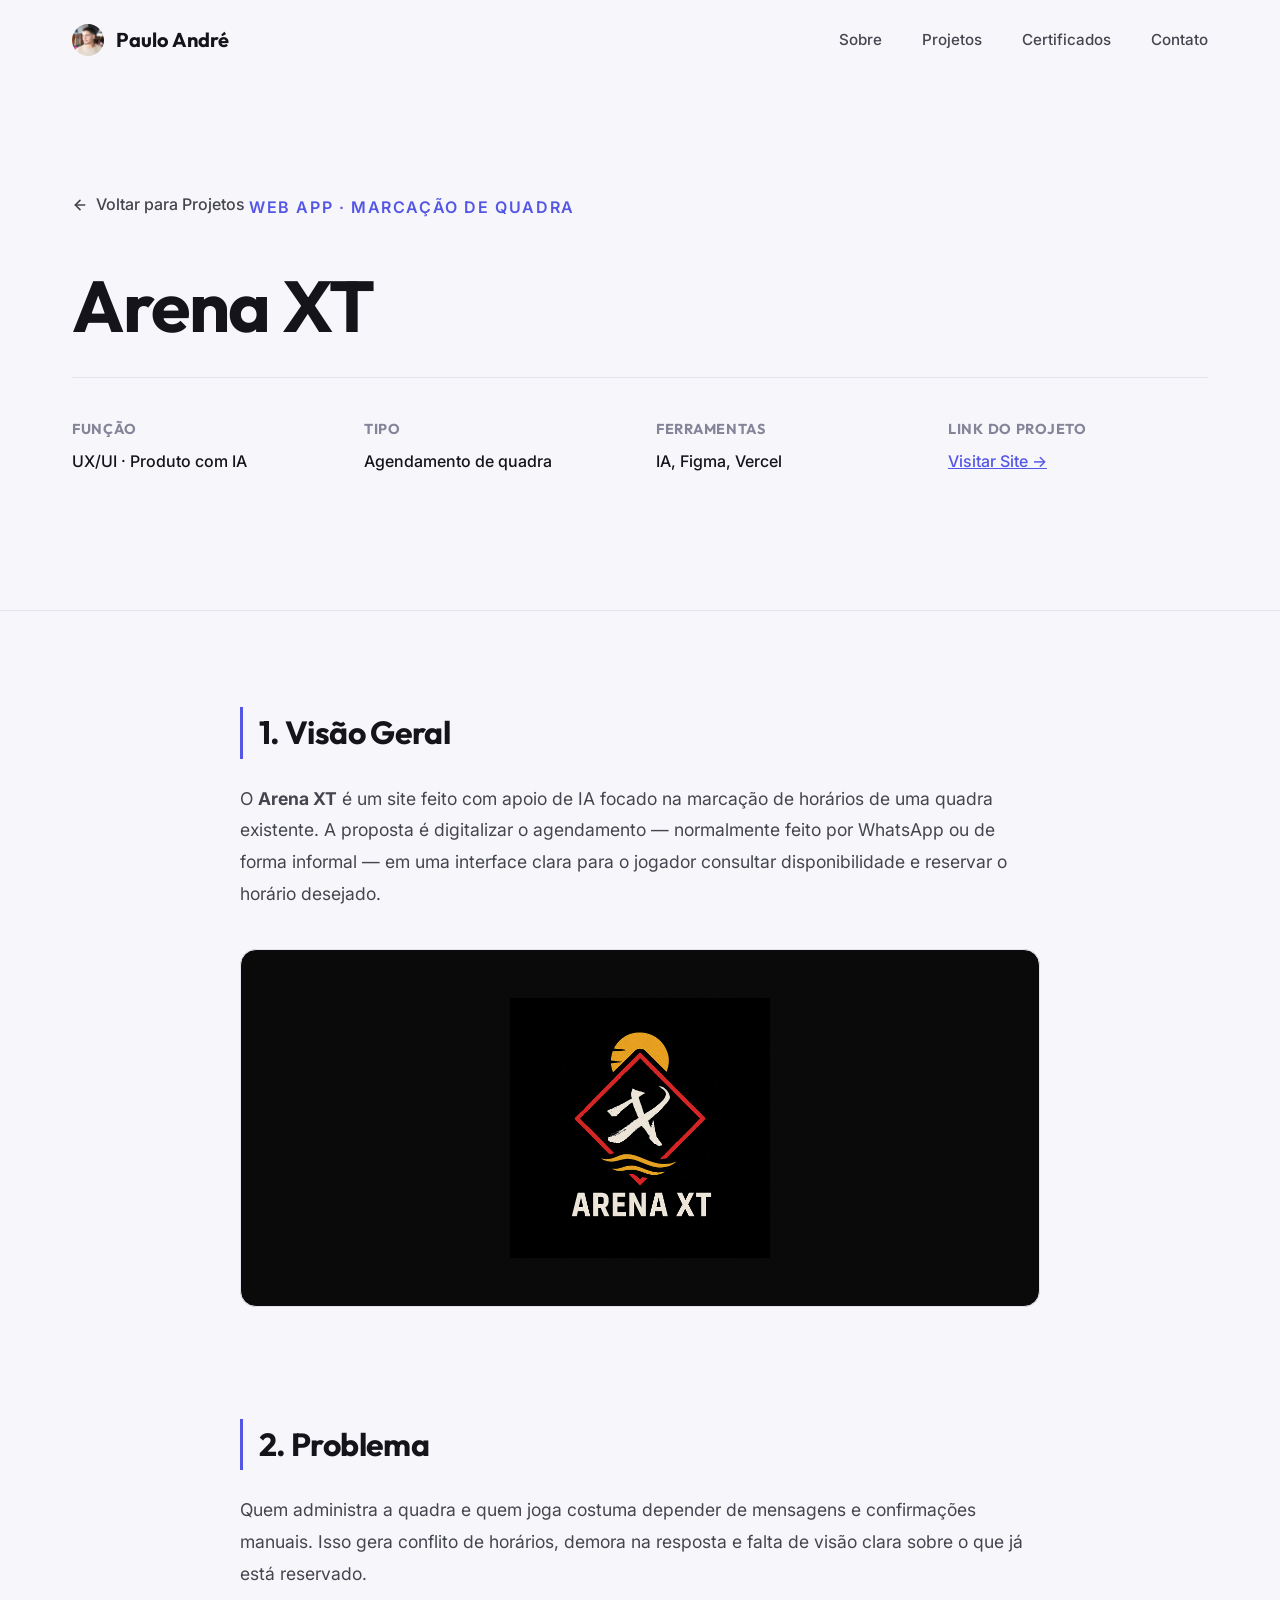
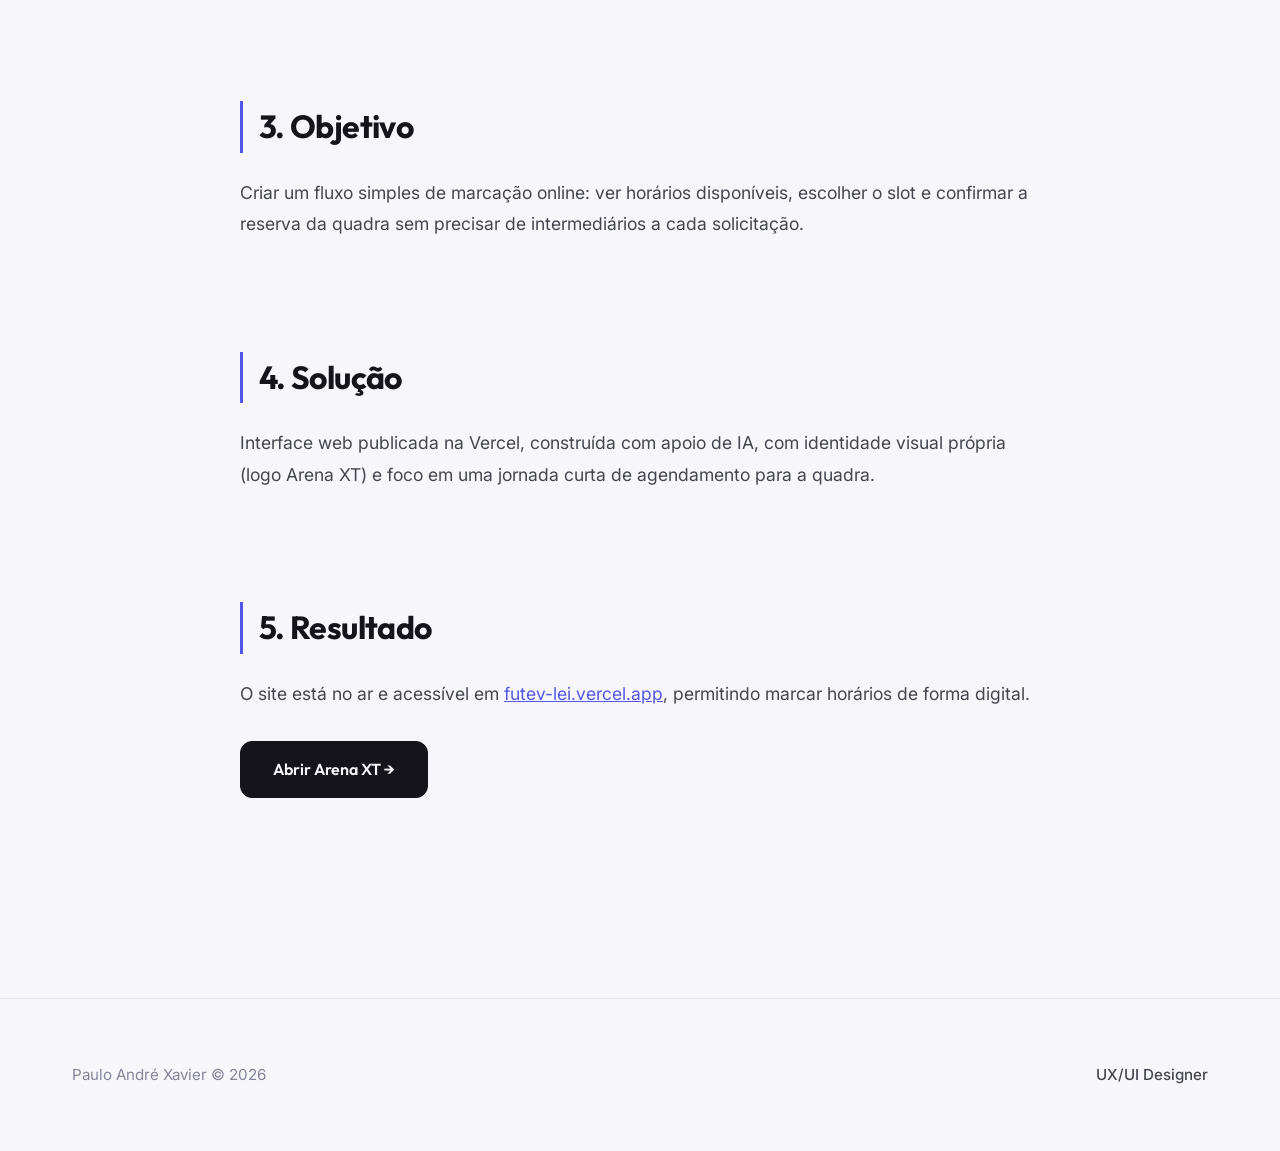
==== commit 6e5fb8c6: "fix: corrigir textos e encoding do case study Arena XT Co-authored-by: Cursor <cursoragent@cursor.co" ====
--- a/projects/arena-xt.html
+++ b/projects/arena-xt.html
@@ -3,8 +3,8 @@
 <head>
     <meta charset="UTF-8">
     <meta name="viewport" content="width=device-width, initial-scale=1.0">
-    <meta name="description" content="Case Study: Arena XT - Site de marca��o de hor�rios de quadra por Paulo Andr� Xavier.">
-    <title>Arena XT | Case Study | Paulo Andr�</title>
+    <meta name="description" content="Case Study: Arena XT - Site de marca&ccedil;&atilde;o de hor&aacute;rios de quadra por Paulo Andr&eacute; Xavier.">
+    <title>Arena XT | Case Study | Paulo Andr&eacute;</title>
     
     <link rel="stylesheet" href="../style.css">
 </head>
@@ -13,8 +13,8 @@
     <header class="header scrolled" id="header">
         <div class="container header-container">
             <a href="../index.html" class="logo-link">
-                <img src="../assets/paulo-andre.png" alt="Paulo Andr�" class="logo-img">
-                <span>Paulo Andr�</span>
+                <img src="../assets/paulo-andre.png" alt="Paulo Andr&eacute;" class="logo-img">
+                <span>Paulo Andr&eacute;</span>
             </a>
             <nav class="nav">
                 <ul class="nav-list">
@@ -36,13 +36,13 @@
                     Voltar para Projetos
                 </a>
                 
-                <span class="case-category">Web App � Marca��o de Quadra</span>
+                <span class="case-category">Web App &middot; Marca&ccedil;&atilde;o de Quadra</span>
                 <h1 class="case-title">Arena XT</h1>
                 
                 <div class="case-meta">
                     <div class="meta-item">
-                        <h4>Fun��o</h4>
-                        <p>UX/UI � Produto com IA</p>
+                        <h4>Fun&ccedil;&atilde;o</h4>
+                        <p>UX/UI &middot; Produto com IA</p>
                     </div>
                     <div class="meta-item">
                         <h4>Tipo</h4>
@@ -64,48 +64,48 @@
             <div class="container">
                 <div class="case-content-wrapper">
                     
-                    <div class="case-section reveal">
-                        <h2 class="case-section-title">1. Vis�o Geral</h2>
+                    <div class="case-section">
+                        <h2 class="case-section-title">1. Vis&atilde;o Geral</h2>
                         <p class="case-text">
-                            O <strong>Arena XT</strong> � um site feito com apoio de IA focado na marca��o de hor�rios de uma quadra existente.
-                            A proposta � digitalizar o agendamento ? normalmente feito por WhatsApp ou de forma informal ?
-                            em uma interface clara para o jogador consultar disponibilidade e reservar o hor�rio desejado.
+                            O <strong>Arena XT</strong> &eacute; um site feito com apoio de IA focado na marca&ccedil;&atilde;o de hor&aacute;rios de uma quadra existente.
+                            A proposta &eacute; digitalizar o agendamento &mdash; normalmente feito por WhatsApp ou de forma informal &mdash;
+                            em uma interface clara para o jogador consultar disponibilidade e reservar o hor&aacute;rio desejado.
                         </p>
                         <div style="margin-top: 2.5rem; background: #0A0A0A; border: 1px solid var(--border-color); border-radius: 16px; padding: 3rem; display: flex; justify-content: center; align-items: center;">
                             <img src="../assets/arena-xt-logo.png" alt="Logo Arena XT" style="max-width: 260px; width: 100%; height: auto;">
                         </div>
                     </div>
 
-                    <div class="case-section reveal">
+                    <div class="case-section">
                         <h2 class="case-section-title">2. Problema</h2>
                         <p class="case-text">
-                            Quem administra a quadra e quem joga costuma depender de mensagens e confirma��es manuais.
-                            Isso gera conflito de hor�rios, demora na resposta e falta de vis�o clara sobre o que j� est� reservado.
+                            Quem administra a quadra e quem joga costuma depender de mensagens e confirma&ccedil;&otilde;es manuais.
+                            Isso gera conflito de hor&aacute;rios, demora na resposta e falta de vis&atilde;o clara sobre o que j&aacute; est&aacute; reservado.
                         </p>
                     </div>
 
-                    <div class="case-section reveal">
+                    <div class="case-section">
                         <h2 class="case-section-title">3. Objetivo</h2>
                         <p class="case-text">
-                            Criar um fluxo simples de marca��o online: ver hor�rios dispon�veis, escolher o slot e confirmar
-                            a reserva da quadra sem precisar de intermedi�rios a cada solicita��o.
+                            Criar um fluxo simples de marca&ccedil;&atilde;o online: ver hor&aacute;rios dispon&iacute;veis, escolher o slot e confirmar
+                            a reserva da quadra sem precisar de intermedi&aacute;rios a cada solicita&ccedil;&atilde;o.
                         </p>
                     </div>
 
-                    <div class="case-section reveal">
-                        <h2 class="case-section-title">4. Solu��o</h2>
+                    <div class="case-section">
+                        <h2 class="case-section-title">4. Solu&ccedil;&atilde;o</h2>
                         <p class="case-text">
-                            Interface web publicada na Vercel, constru�da com apoio de IA, com identidade visual pr�pria
+                            Interface web publicada na Vercel, constru&iacute;da com apoio de IA, com identidade visual pr&oacute;pria
                             (logo Arena XT) e foco em uma jornada curta de agendamento para a quadra.
                         </p>
                     </div>
 
-                    <div class="case-section reveal">
+                    <div class="case-section">
                         <h2 class="case-section-title">5. Resultado</h2>
                         <p class="case-text">
-                            O site est� no ar e acess�vel em
+                            O site est&aacute; no ar e acess&iacute;vel em
                             <a href="https://futev-lei.vercel.app/" target="_blank" rel="noopener noreferrer" style="color: var(--accent-color); text-decoration: underline;">futev-lei.vercel.app</a>,
-                            permitindo marcar hor�rios de forma digital.
+                            permitindo marcar hor&aacute;rios de forma digital.
                         </p>
                         <div style="margin-top: 2rem;">
                             <a href="https://futev-lei.vercel.app/" target="_blank" rel="noopener noreferrer" class="btn btn-primary">Abrir Arena XT &rarr;</a>
@@ -121,7 +121,7 @@
     <footer class="footer">
         <div class="container footer-container">
             <div class="footer-text">
-                Paulo Andr� Xavier &copy; 2026
+                Paulo Andr&eacute; Xavier &copy; 2026
             </div>
             <div class="footer-designer">
                 UX/UI Designer
